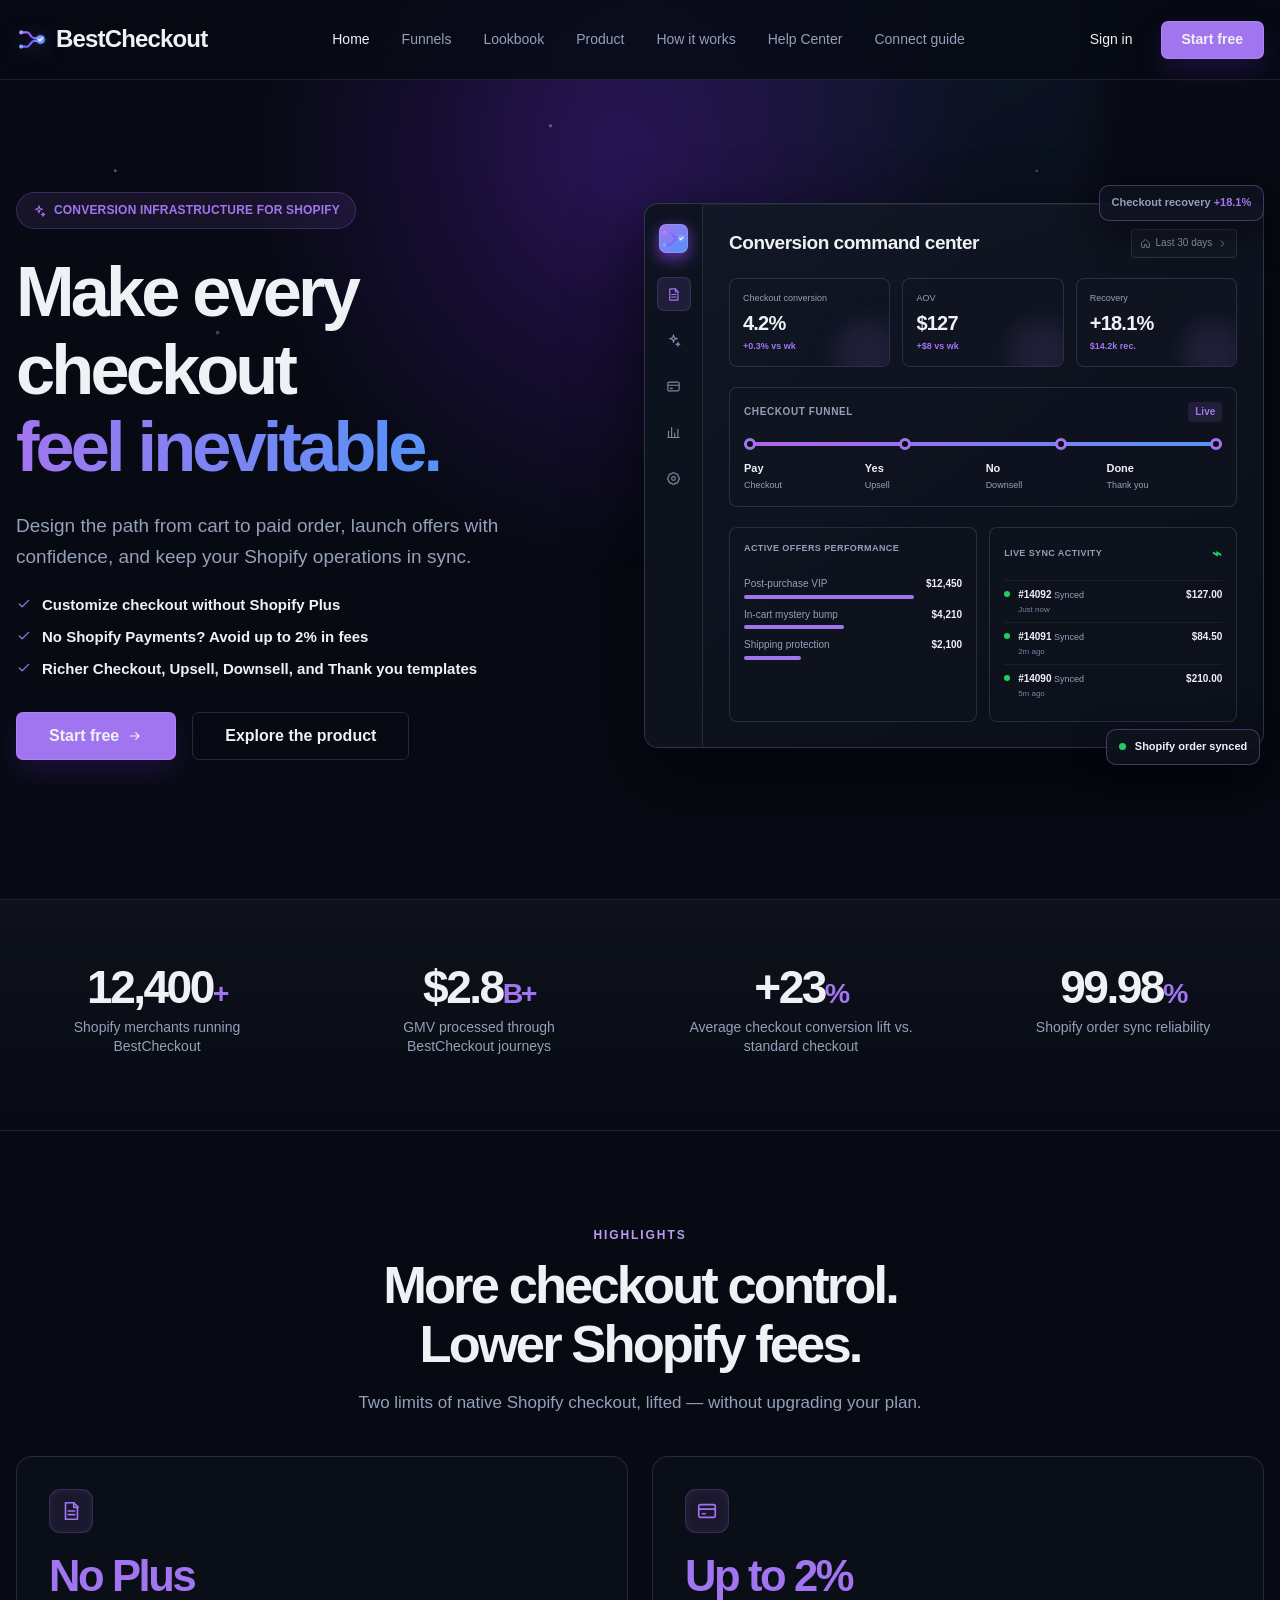
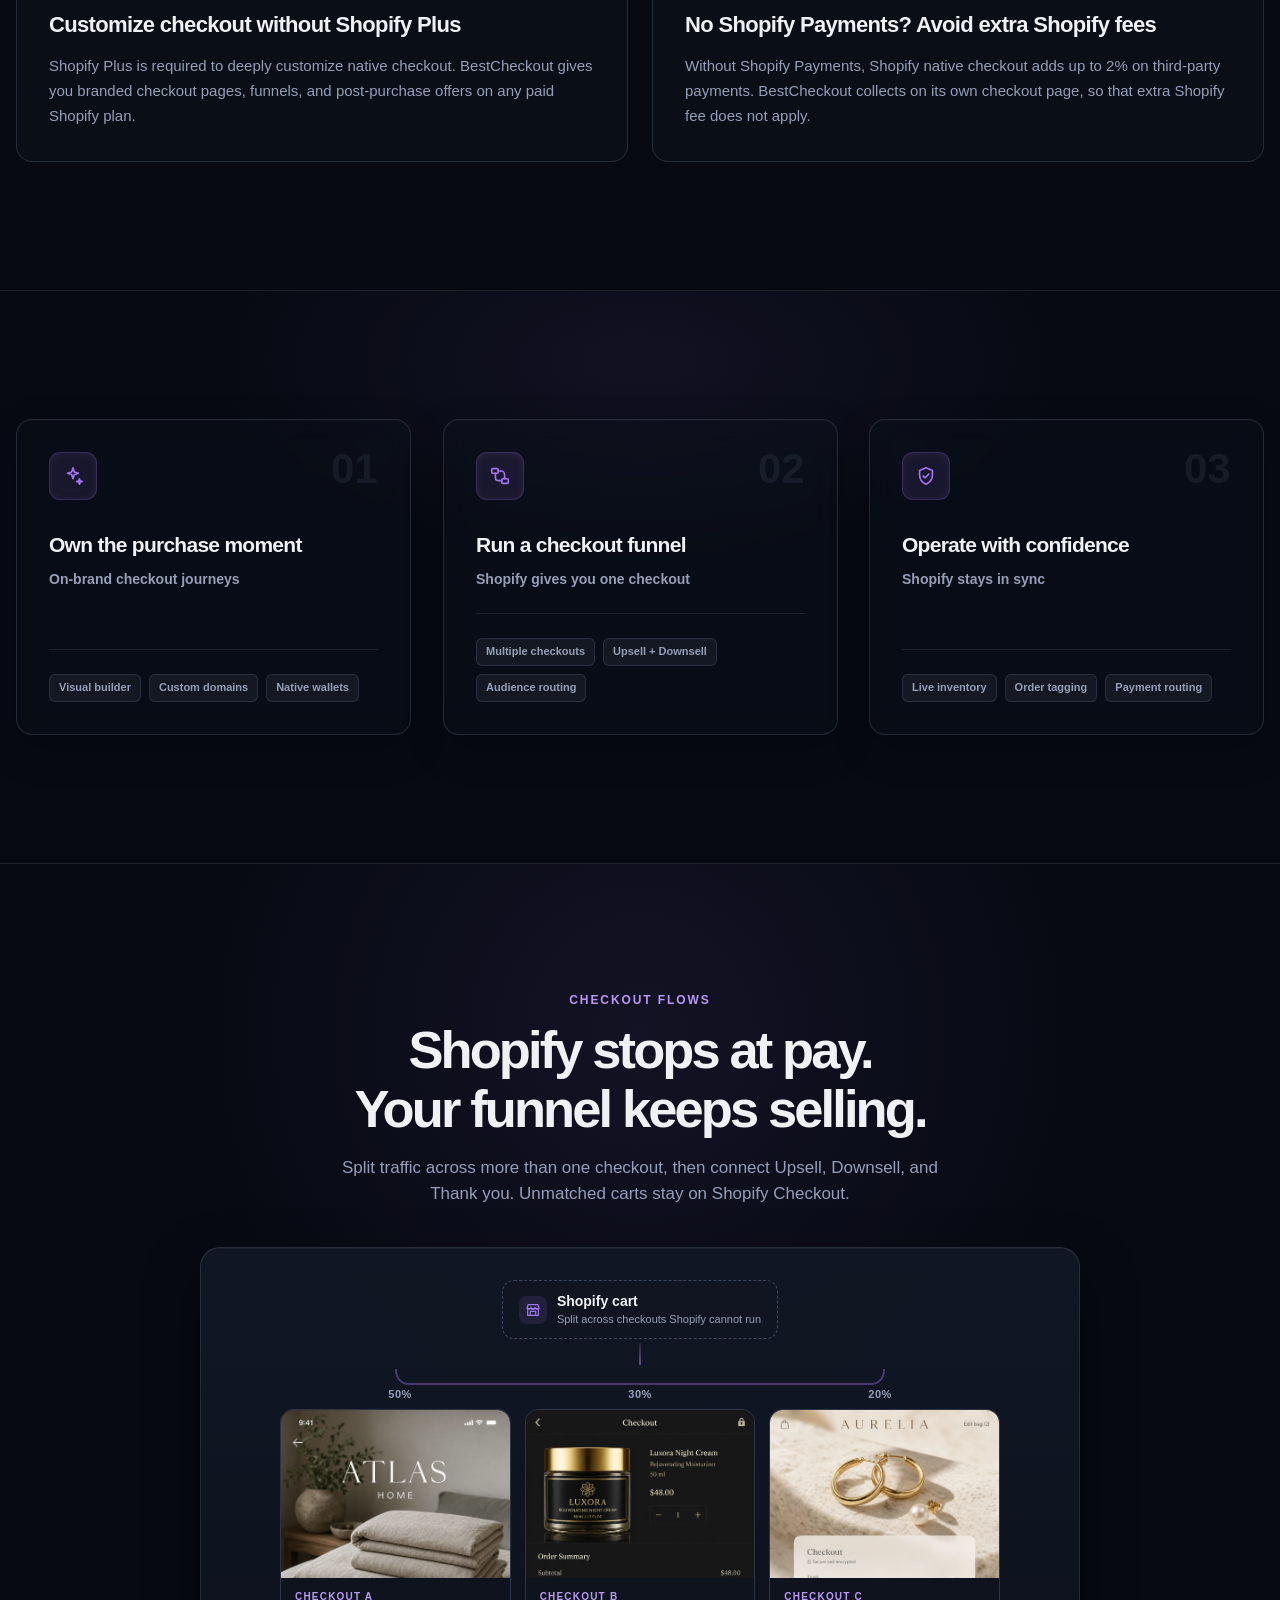
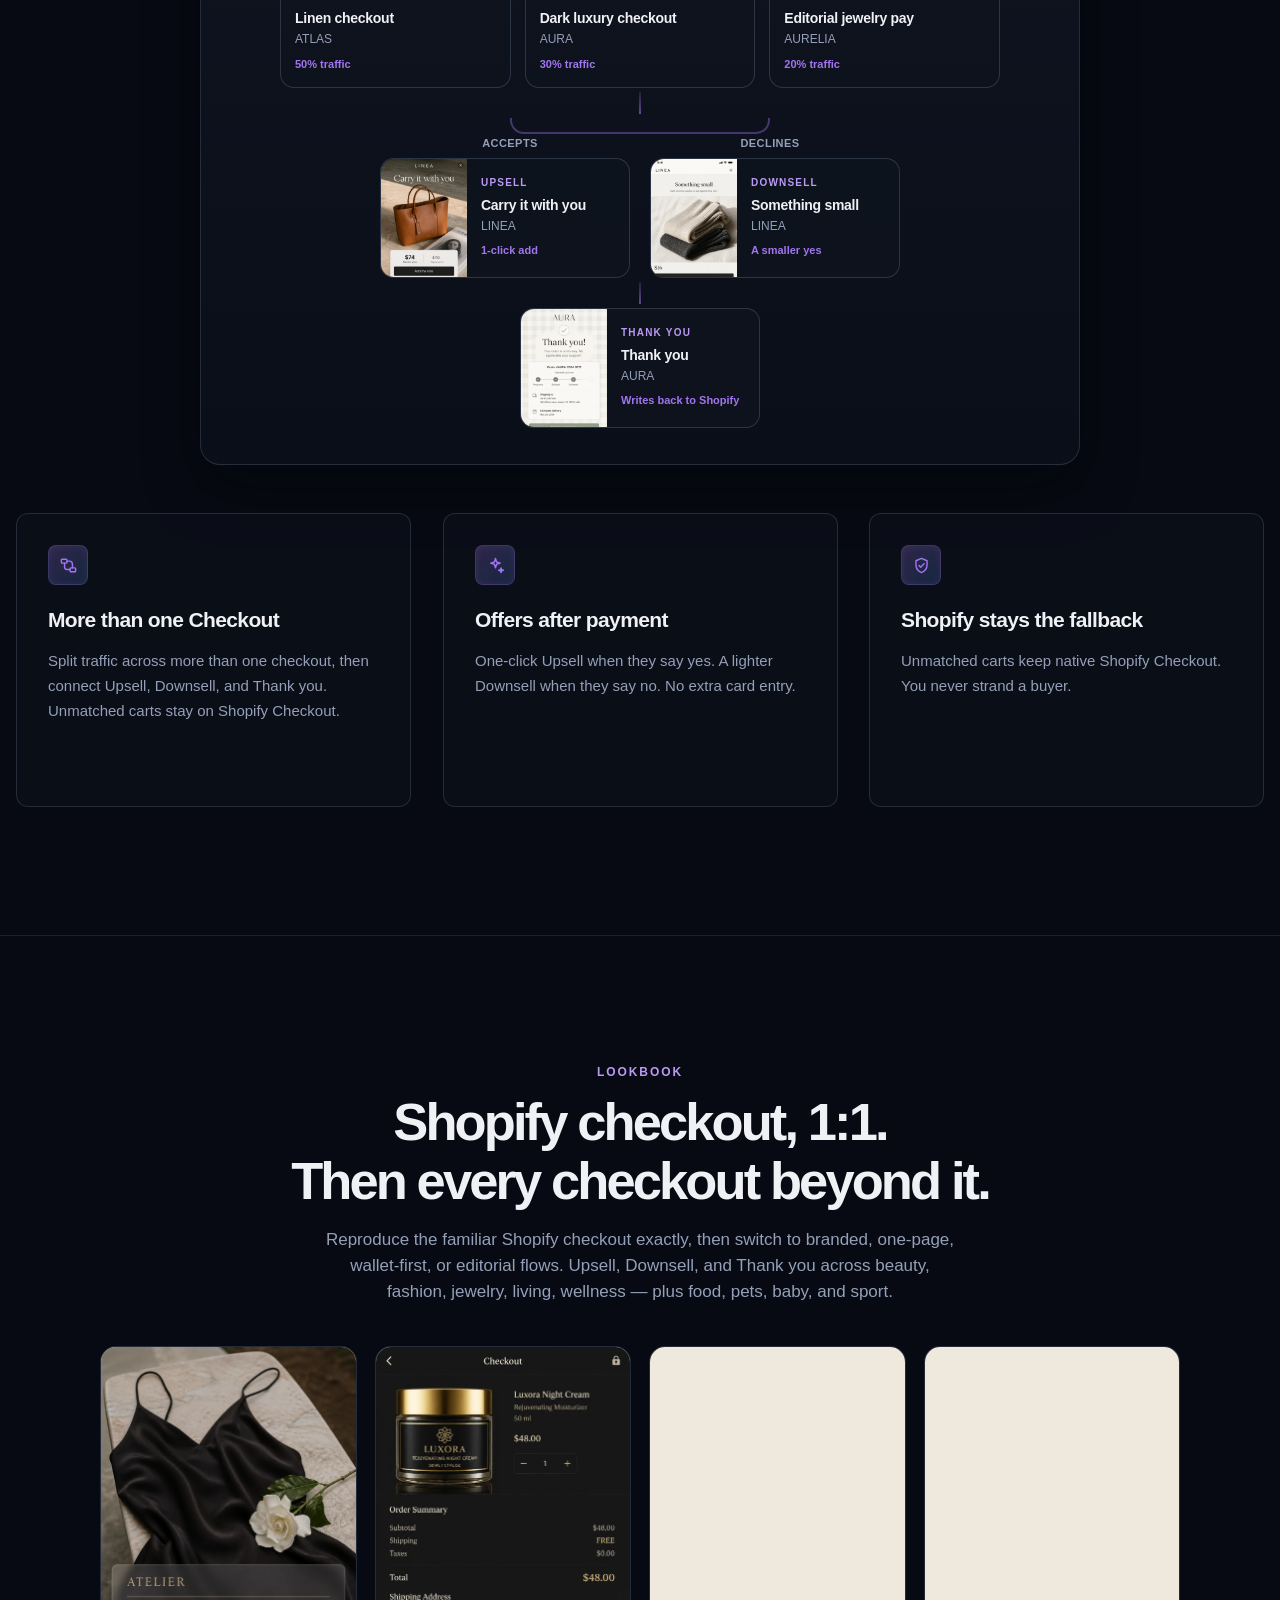
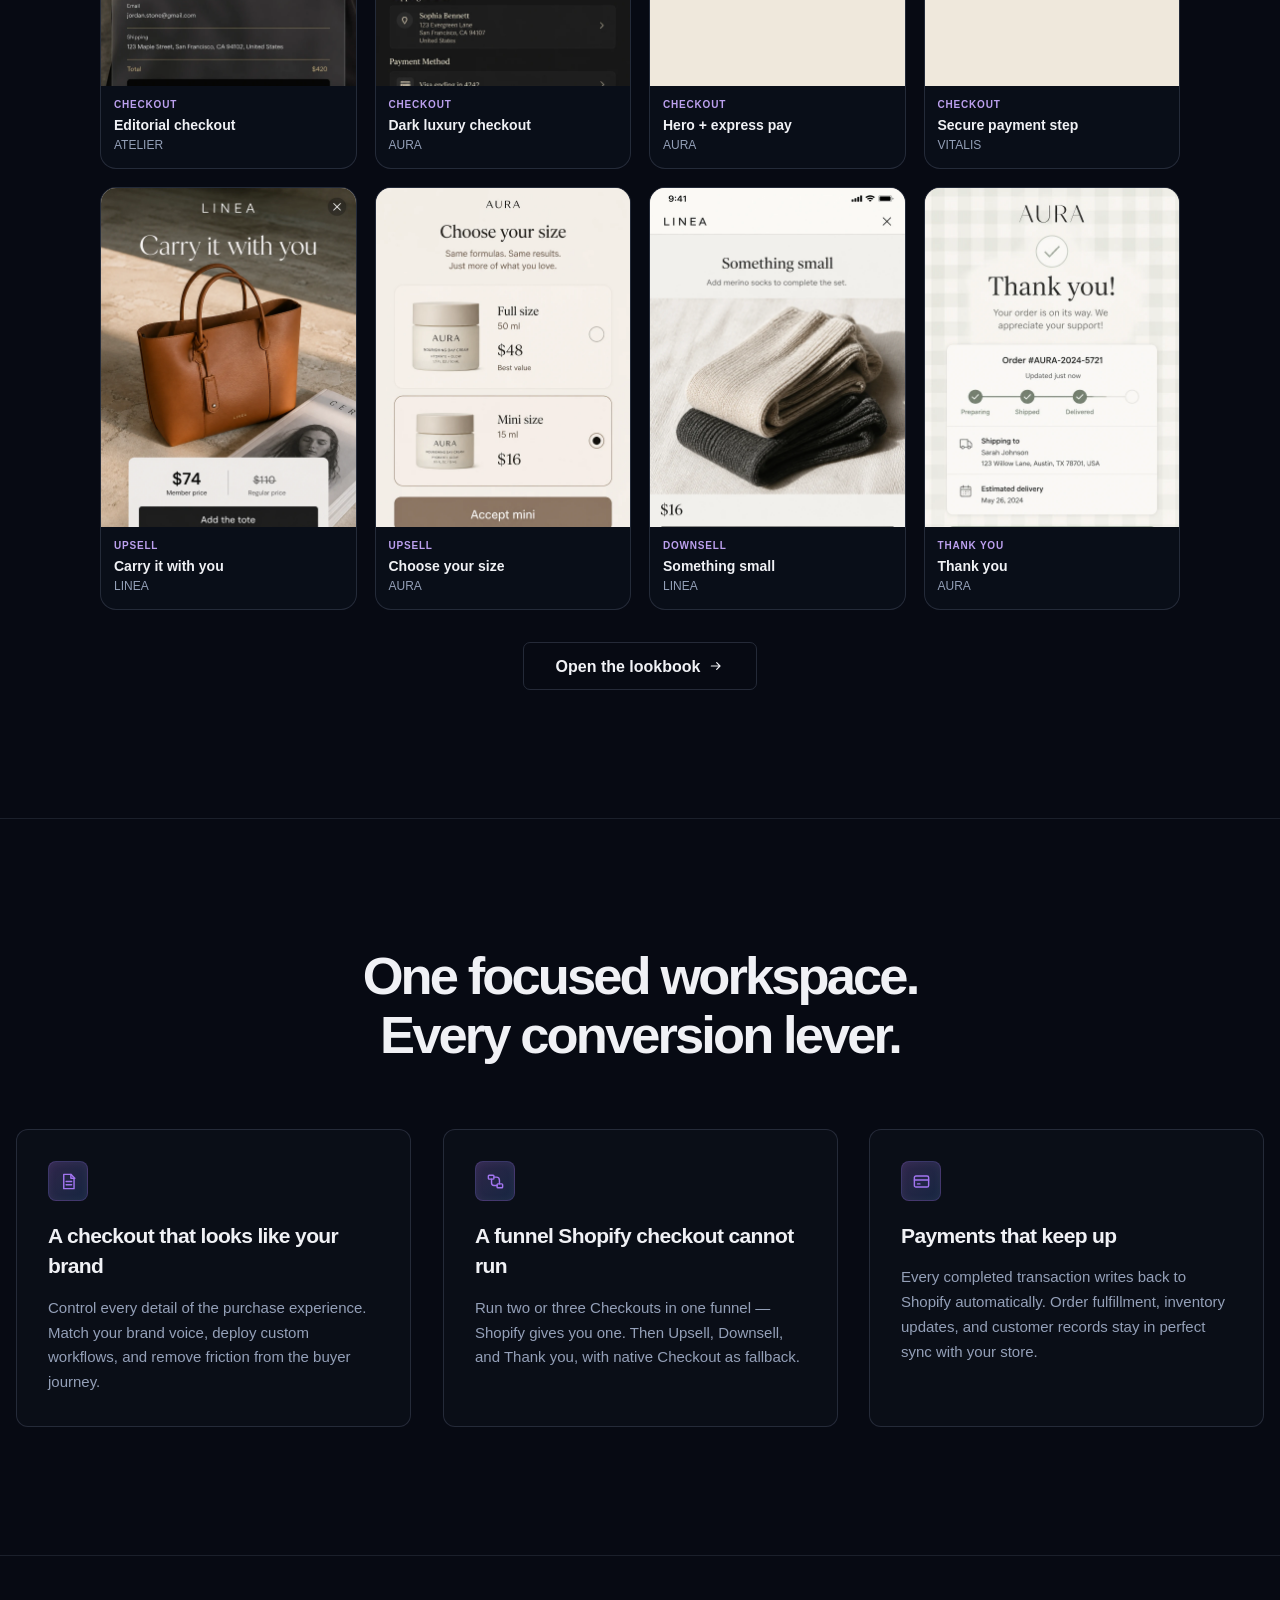
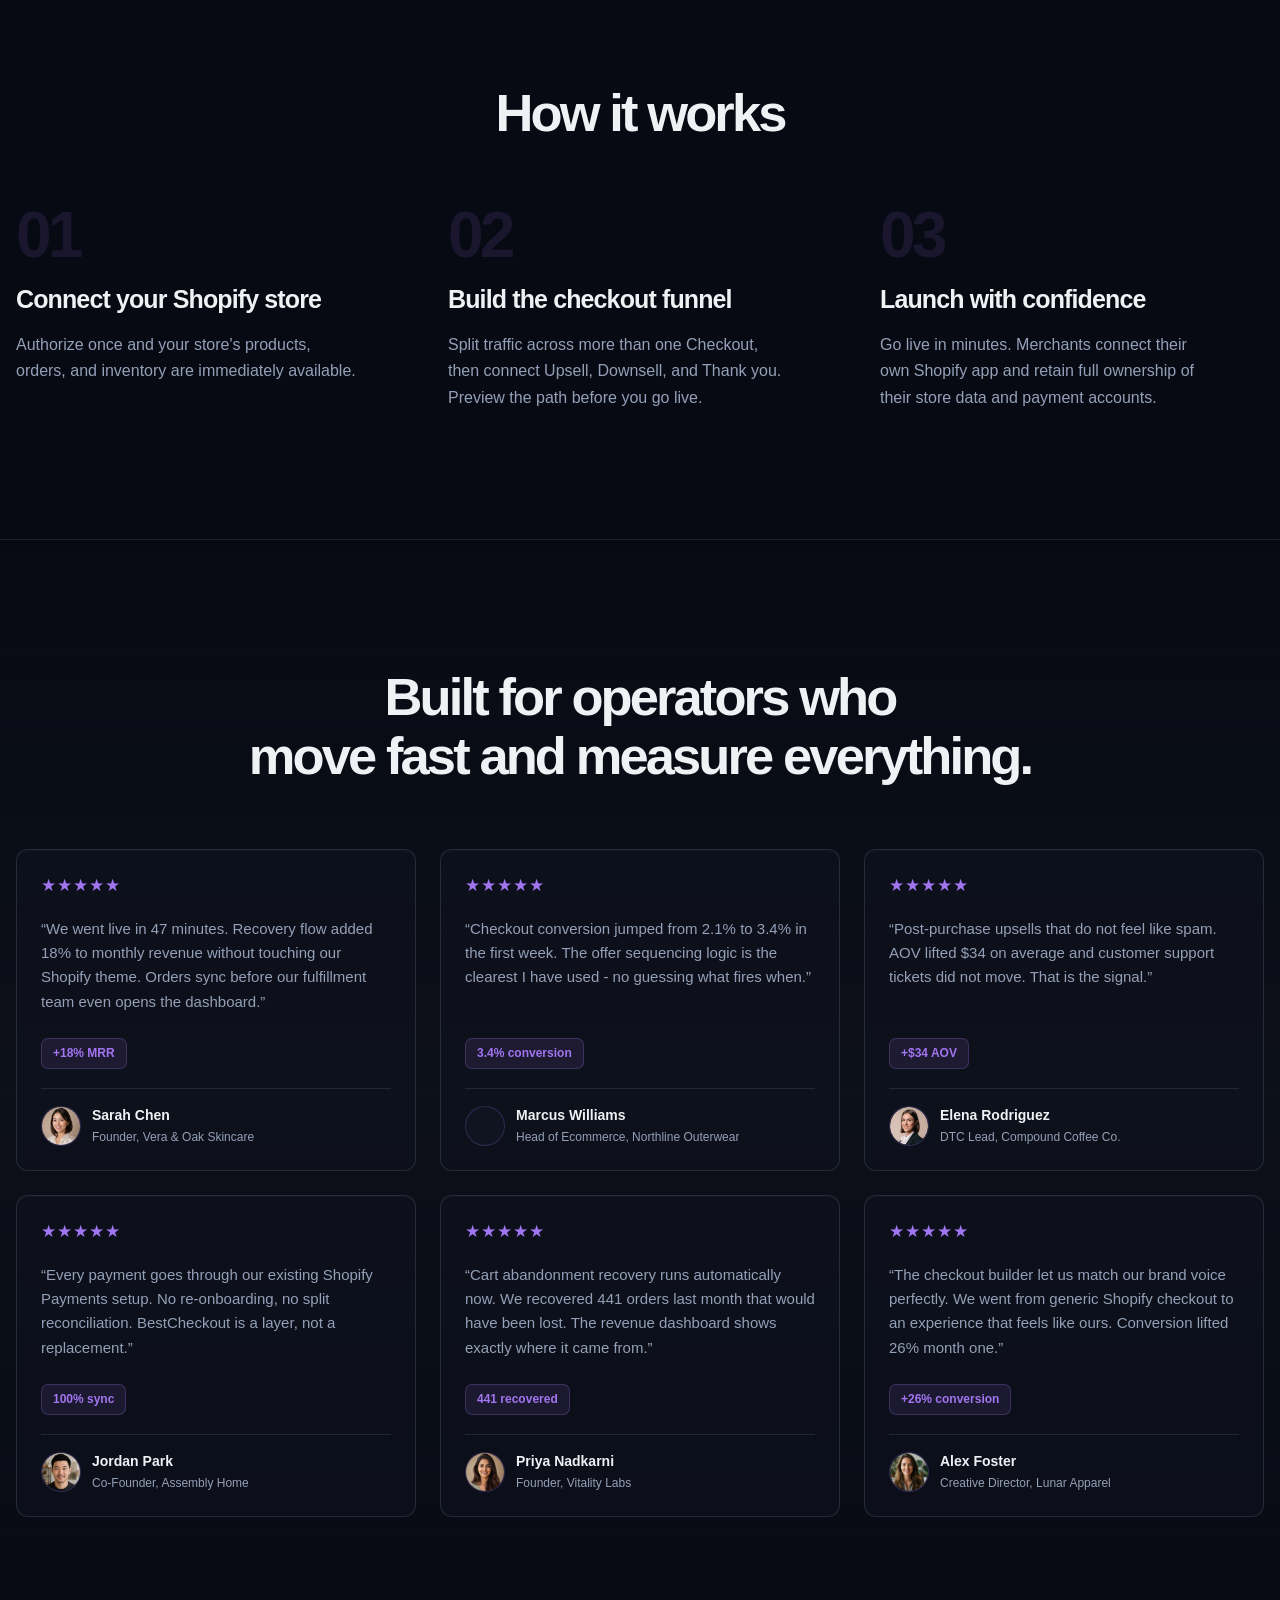
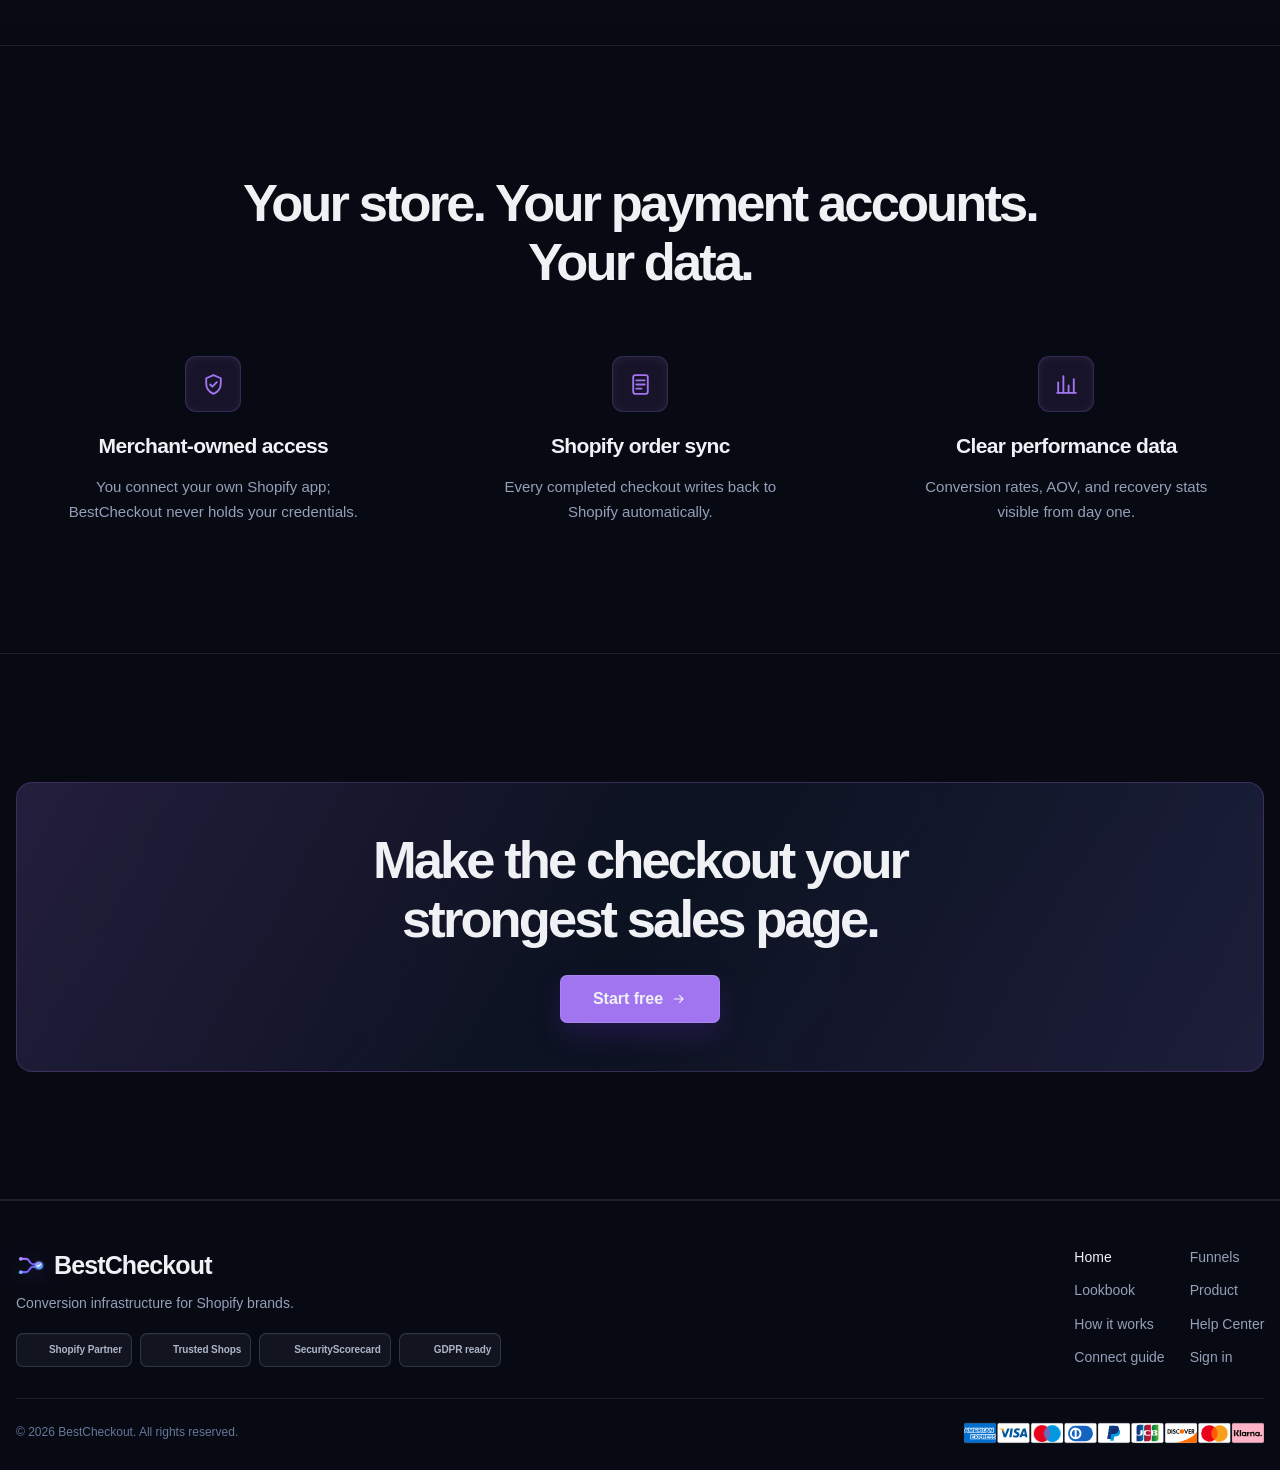
==== index.html @ 8838da4a "feat: send expired install-link requests to the ready page Co-authored-by: Cursor <cursoragent@curso" ====
<!doctype html>
<html lang="en">
<head>
  <meta charset="utf-8" />
  <meta name="viewport" content="width=device-width, initial-scale=1" />
  <title>BestCheckout | Checkout growth for Shopify brands</title>
  <link rel="icon" href="assets/brand-mark.svg" type="image/svg+xml" />
  <script>
    (function () {
      var publicRoutes = ['landing', 'lookbook', 'sign-in', 'sign-up', 'email-preview', 'password-reset-email-preview', 'install-email-preview', 'forgot-password', 'connect-shopify', 'help', 'oauth-consent'];
      var legacySections = { '#product': 'product', '#results': 'results', '#how-it-works': 'how-it-works' };

      function routeName(hash) {
        return (hash || '').replace(/^#\/?/, '').split(/[/?]/)[0];
      }

      function sendLegacyAdminRouteToApp() {
        var hash = window.location.hash;
        if (publicRoutes.indexOf(routeName(hash)) !== -1) return;
        window.location.replace('app/' + window.location.search + hash);
      }

      var initialHash = window.location.hash;
      var searchParams = new URLSearchParams(window.location.search);
      var consentView = searchParams.get('view') === 'oauth-consent';
      var legacySection = legacySections[initialHash];
      if (consentView) {
        return;
      }
      if (!initialHash || initialHash === '#/' || legacySection) {
        var search = window.location.search;
        var revision = 'rev=20260824webpnav1';
        if (search.indexOf(revision) < 0) search += (search ? '&' : '?') + revision;
        window.location.replace(window.location.pathname + search + '#/landing' + (legacySection ? '?section=' + legacySection : ''));
        return;
      }

      sendLegacyAdminRouteToApp();
      window.addEventListener('hashchange', sendLegacyAdminRouteToApp);
    }());
  </script>
  <link rel="stylesheet" href="https://rsms.me/inter/inter.css" />
  <link rel="stylesheet" href="src/views/admin/bestcheckout/tokens.css" />
  <link rel="stylesheet" href="src/views/admin/bestcheckout/style.css?rev=20260910-oauth13" />
  <style>body{font-family:Inter,-apple-system,BlinkMacSystemFont,"Segoe UI",Roboto,"Helvetica Neue",Arial,sans-serif}</style>
</head>
<body>
  <div id="app"></div>
  <div id="modal-root"></div>
  <div id="toast-root"></div>
  <script type="module" src="src/views/admin/bestcheckout/app.js?rev=20260910-renew-ready1"></script>
</body>
</html>
---- src/views/admin/bestcheckout/tokens.css ----
:root {
  color-scheme: light;
  /* BestShopio Admin canonical tokens: aligned with prototypes/_shared/admin-theme.css. */
  --p-bg: #f7f8fb;
  --p-bg-subdued: #f7f8fb;
  --p-surface: #ffffff;
  --p-surface-hover: #f7f8fb;
  --p-text: #242833;
  --p-text-subdued: #62708d;
  --p-text-disabled: #8b95a8;
  --p-border: #eaedf1;
  --p-border-strong: #d7dbe7;
  --p-action: #0066e6;
  --p-action-hover: #0058c4;
  --p-interactive: #0066e6;
  --p-success: #008051;
  --p-success-bg: #e0f2ec;
  --p-success-border: #cce6dd;
  --p-warning: #9a6700;
  --p-warning-bg: #fff7df;
  --p-warning-border: #f0d487;
  --p-critical: #d33612;
  --p-critical-bg: #fff0ee;
  --p-critical-border: #efc4bd;
  --p-info: #0066e6;
  --p-info-bg: #e6f0ff;
  --p-info-border: #cfe1ff;
  --p-shadow-card: 0 1px 0 rgba(0, 0, 0, .05), 0 1px 3px rgba(0, 0, 0, .08);
  --p-shadow-popover: 0 12px 28px rgba(0, 0, 0, .16), 0 2px 6px rgba(0, 0, 0, .08);
  --p-radius: 12px;
  --p-radius-control: 8px;
  /* Shared BestShopio Admin application frame. */
  --admin-sidebar: 224px;
  --admin-header: 56px;
}
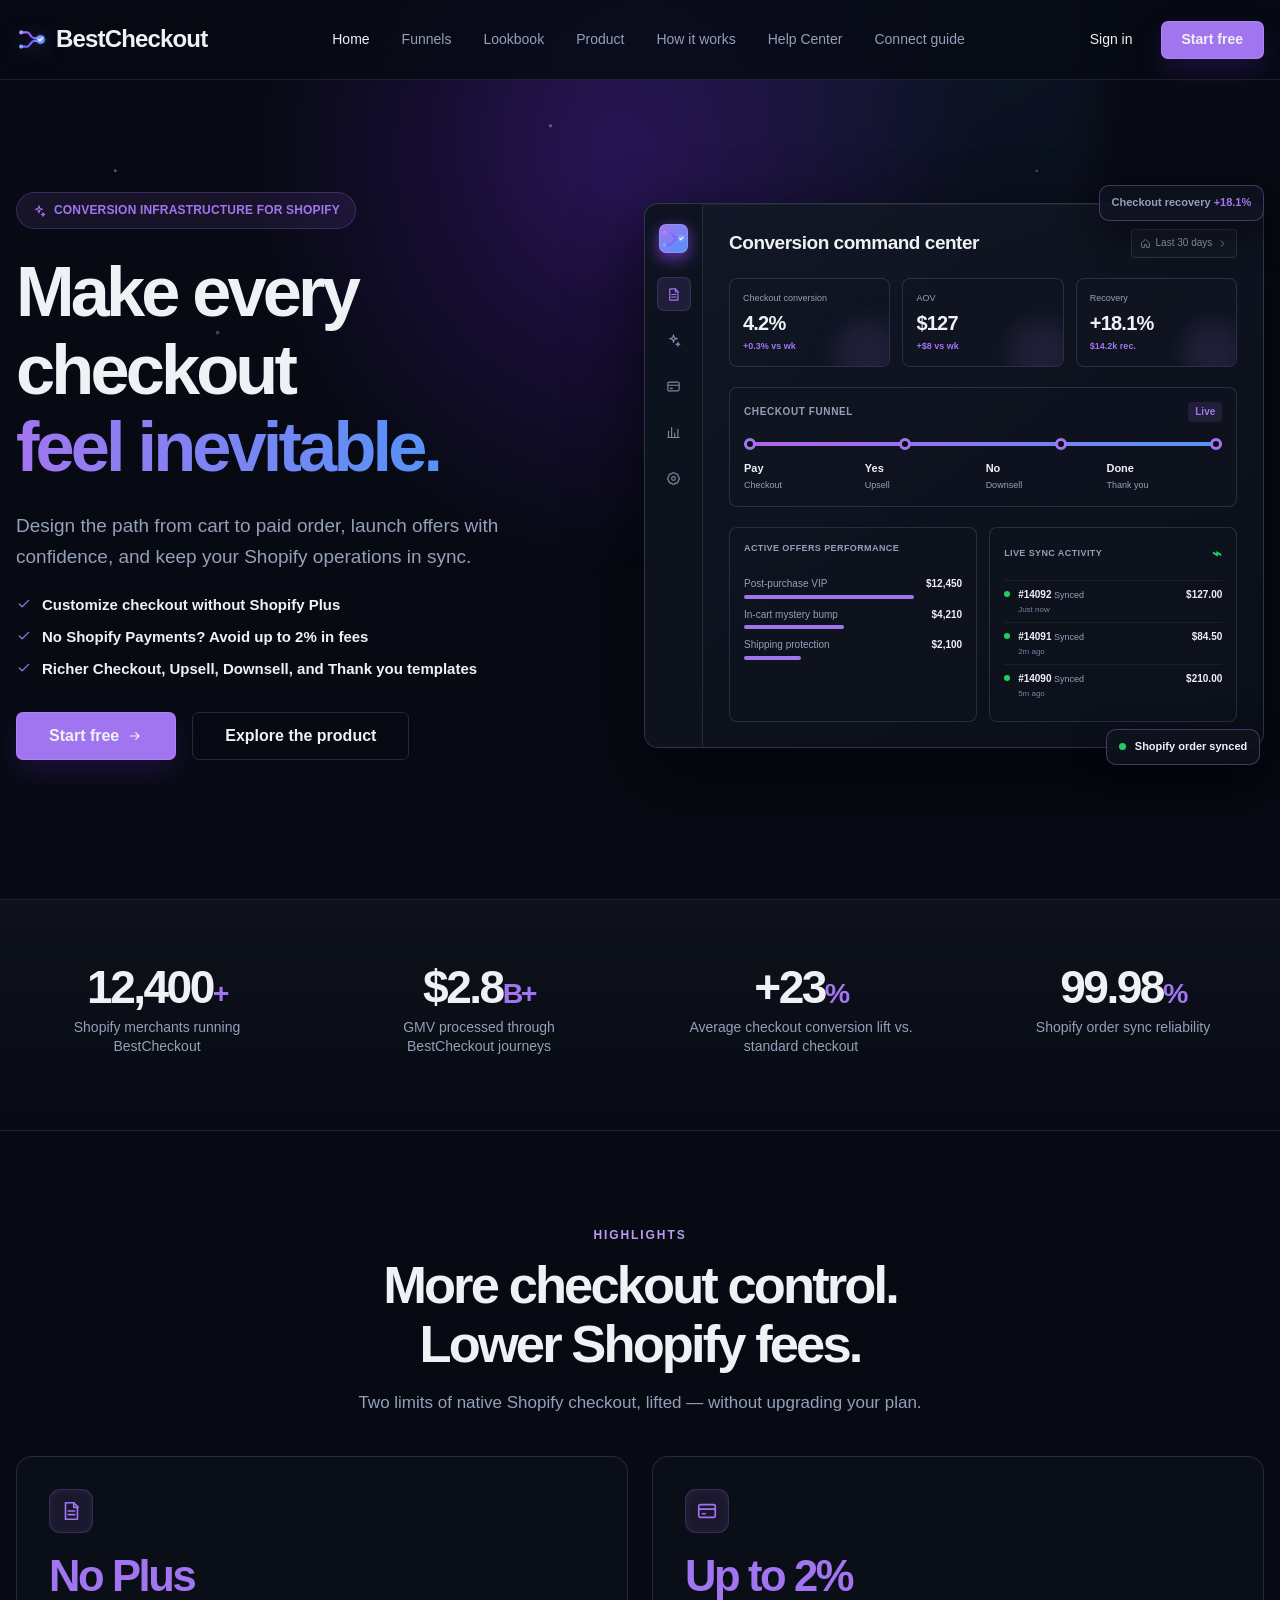
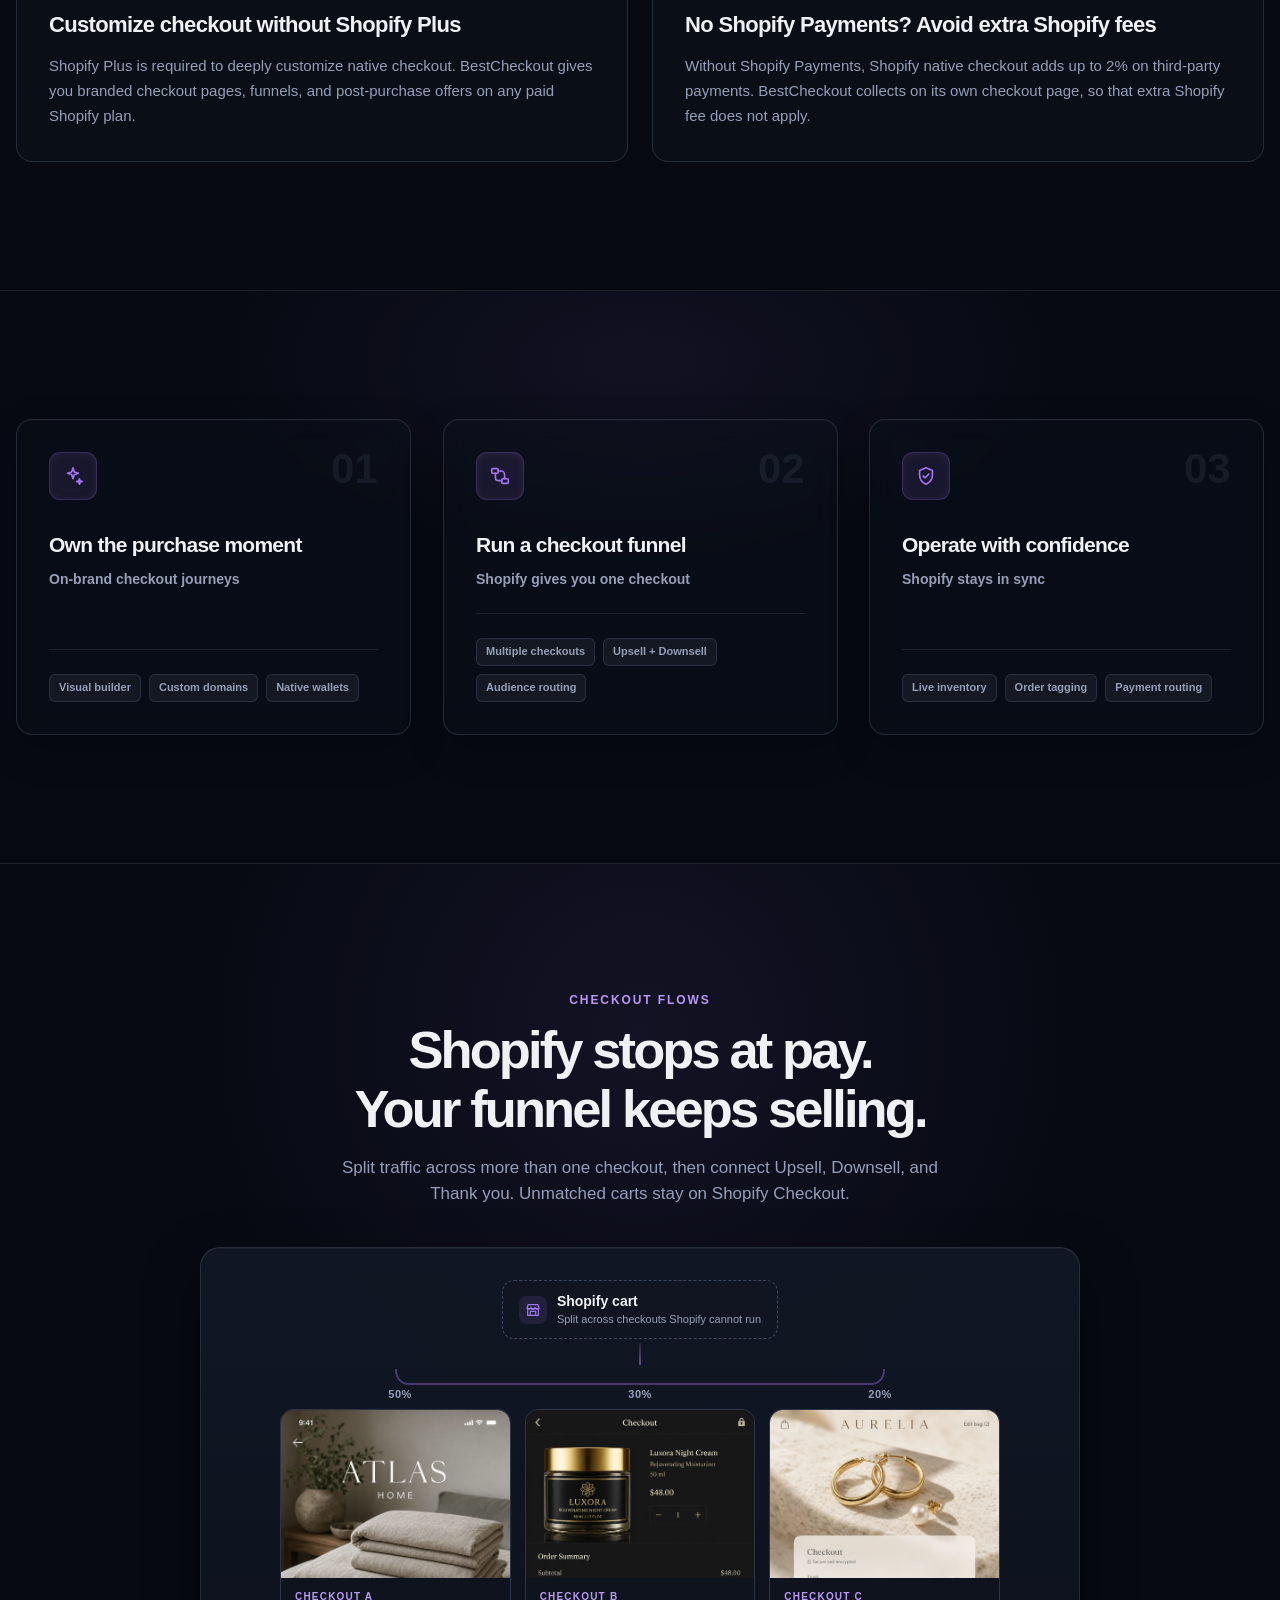
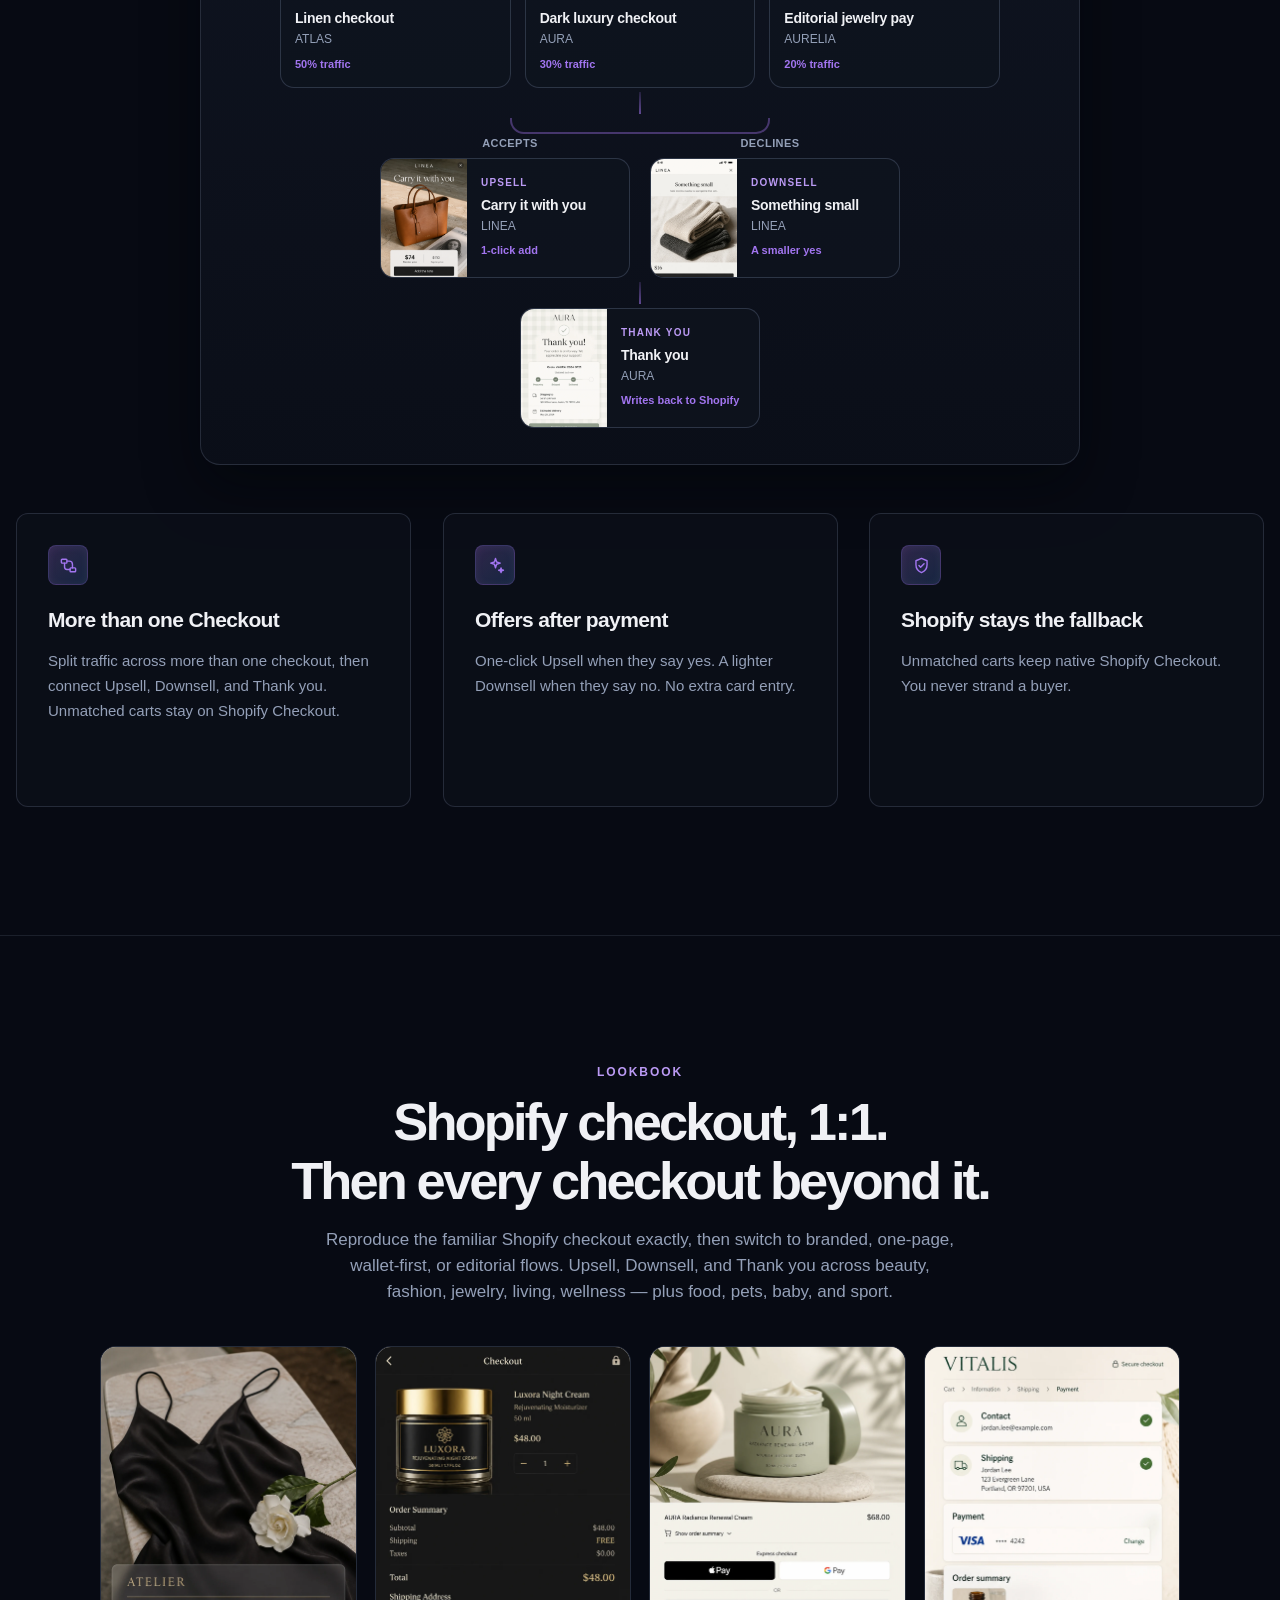
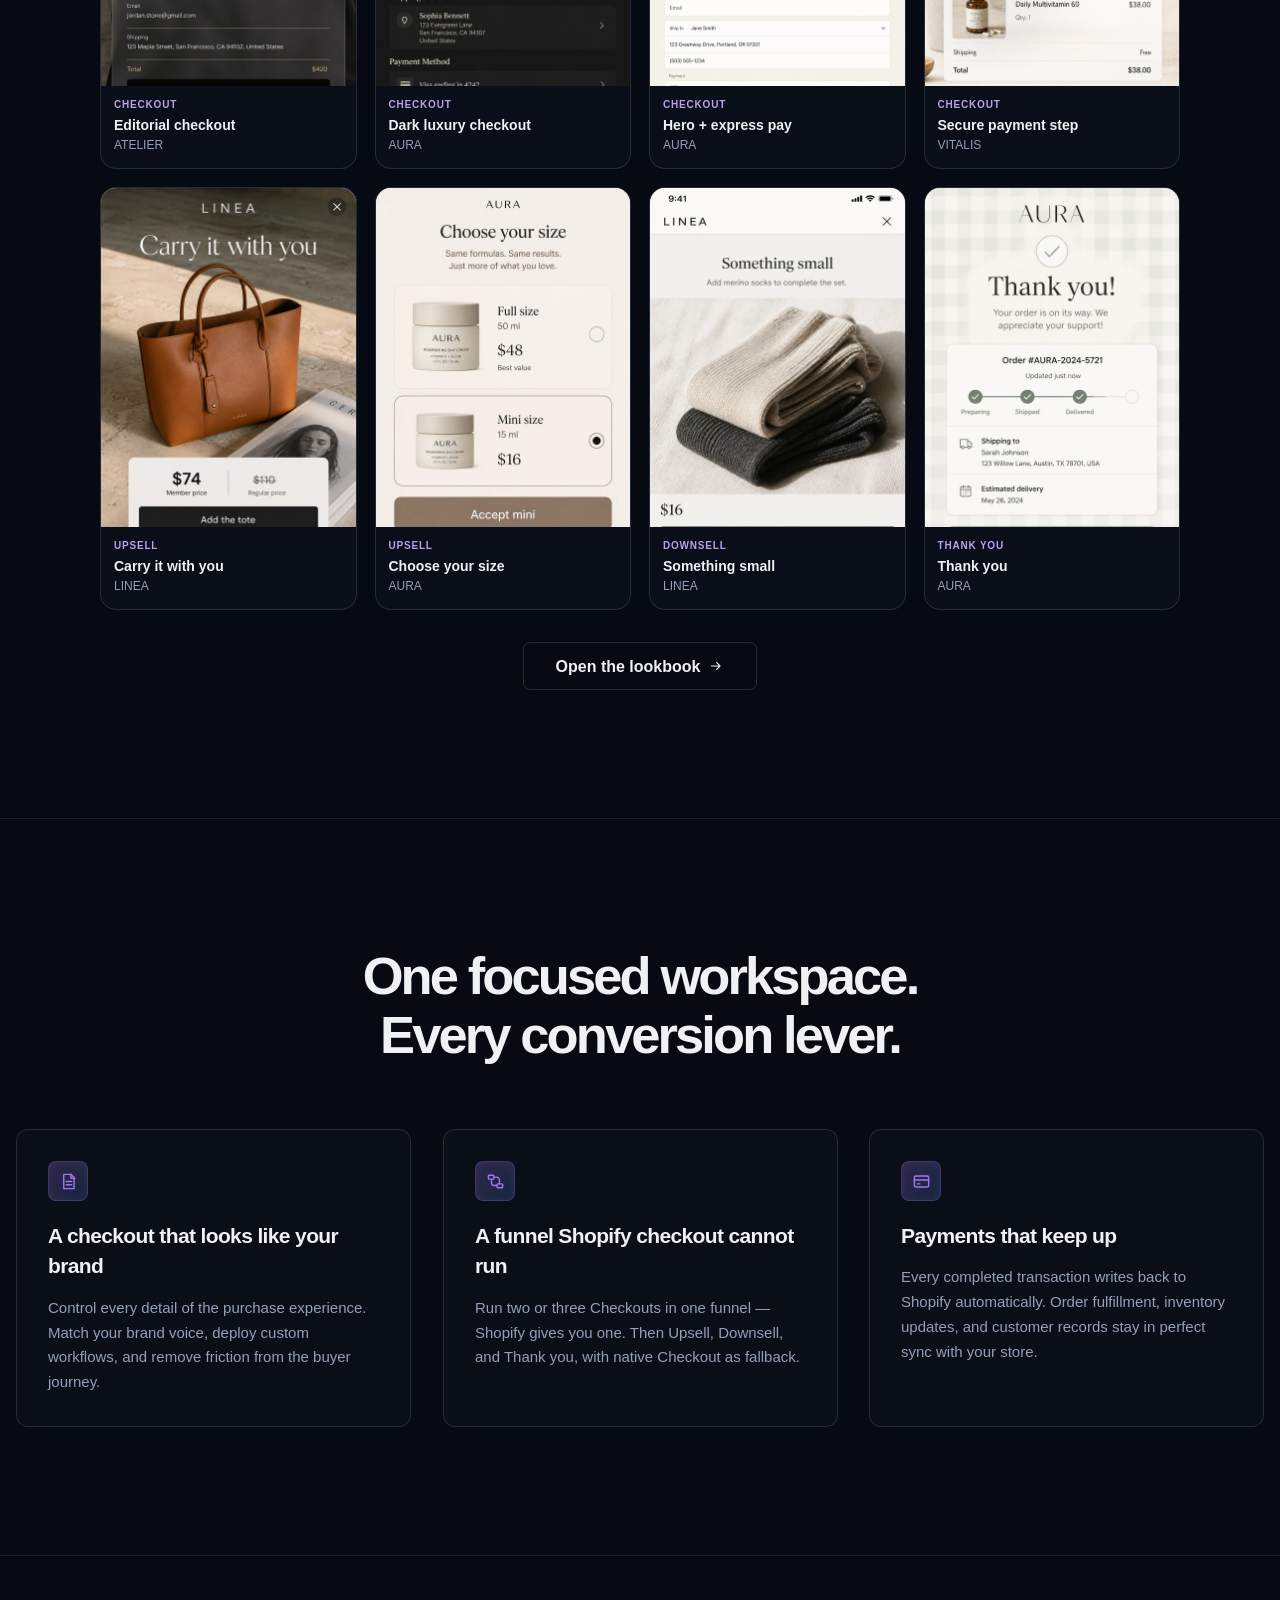
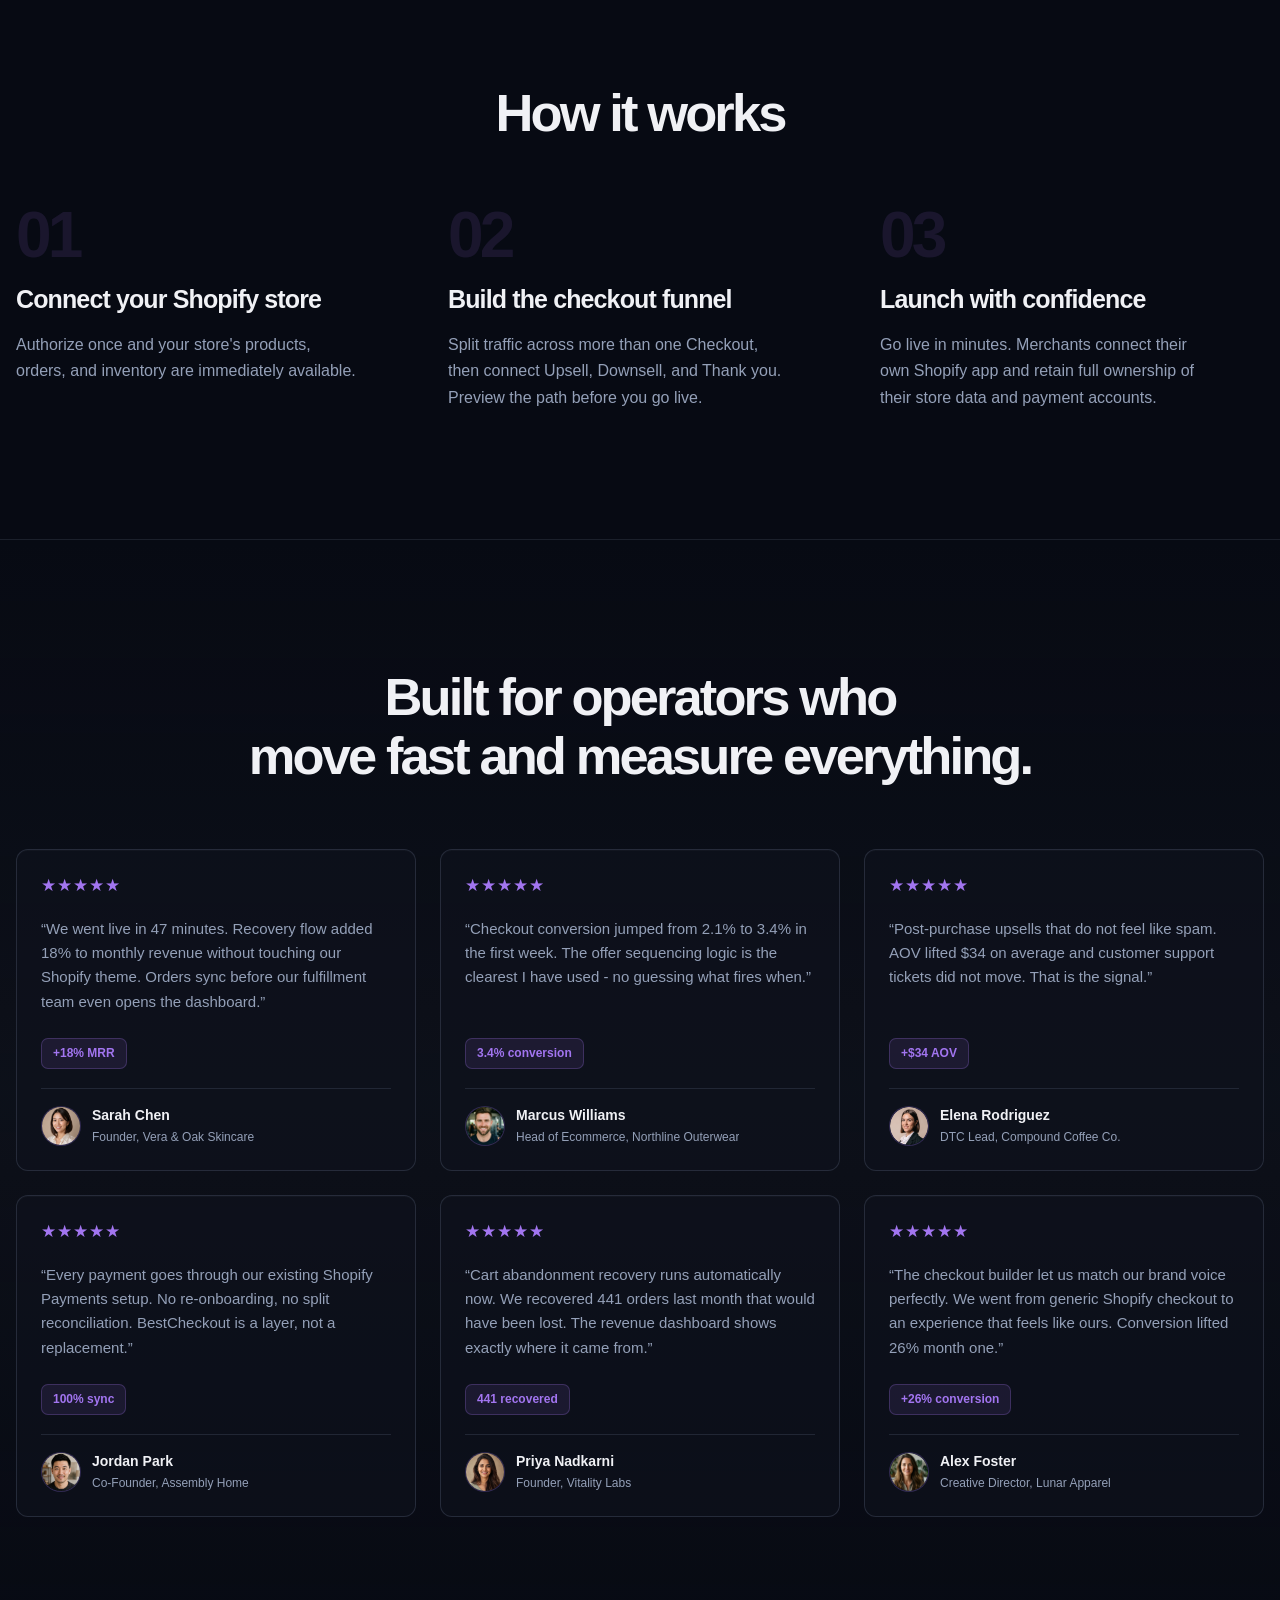
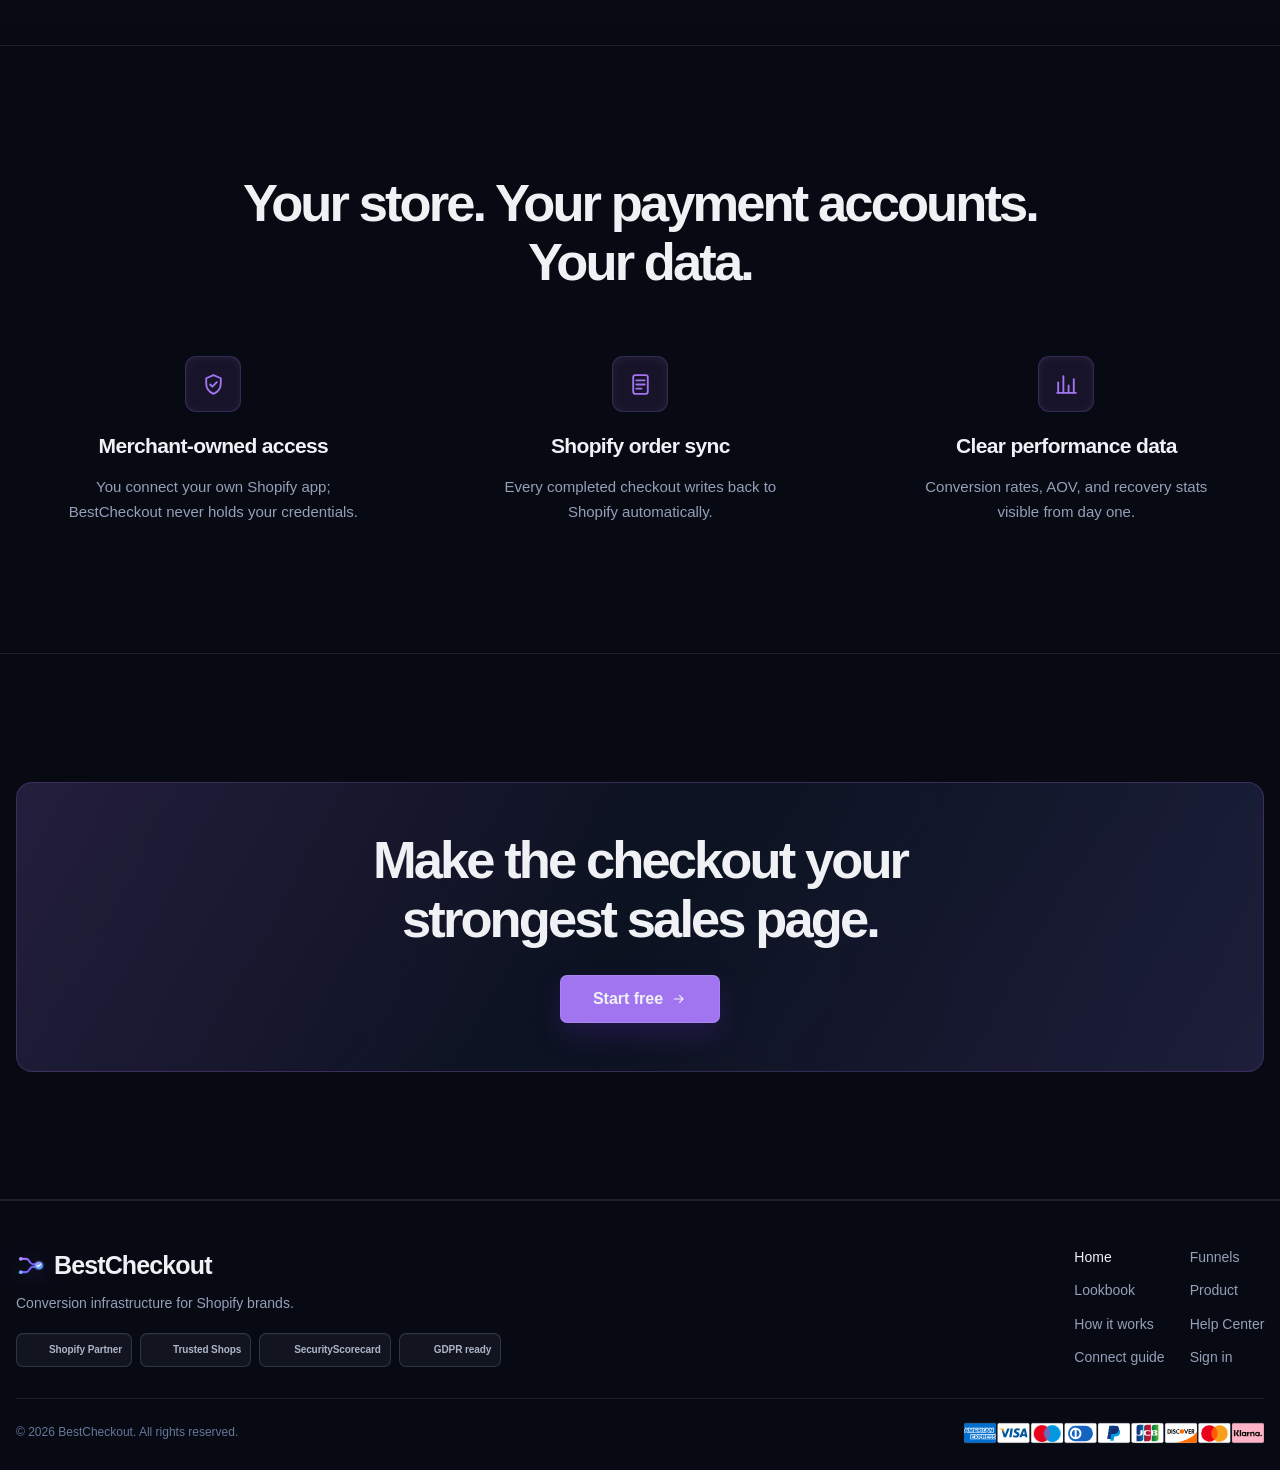
==== commit fdd15757: "Fix Help payment mode radios, and open Help Center on the feature list. Co-authored-by: Cursor <curs" ====
--- a/index.html
+++ b/index.html
@@ -48,6 +48,6 @@
   <div id="app"></div>
   <div id="modal-root"></div>
   <div id="toast-root"></div>
-  <script type="module" src="src/views/admin/bestcheckout/app.js?rev=20260910-renew-ready1"></script>
+  <script type="module" src="src/views/admin/bestcheckout/app.js?rev=20261022-help-feature-list"></script>
 </body>
 </html>
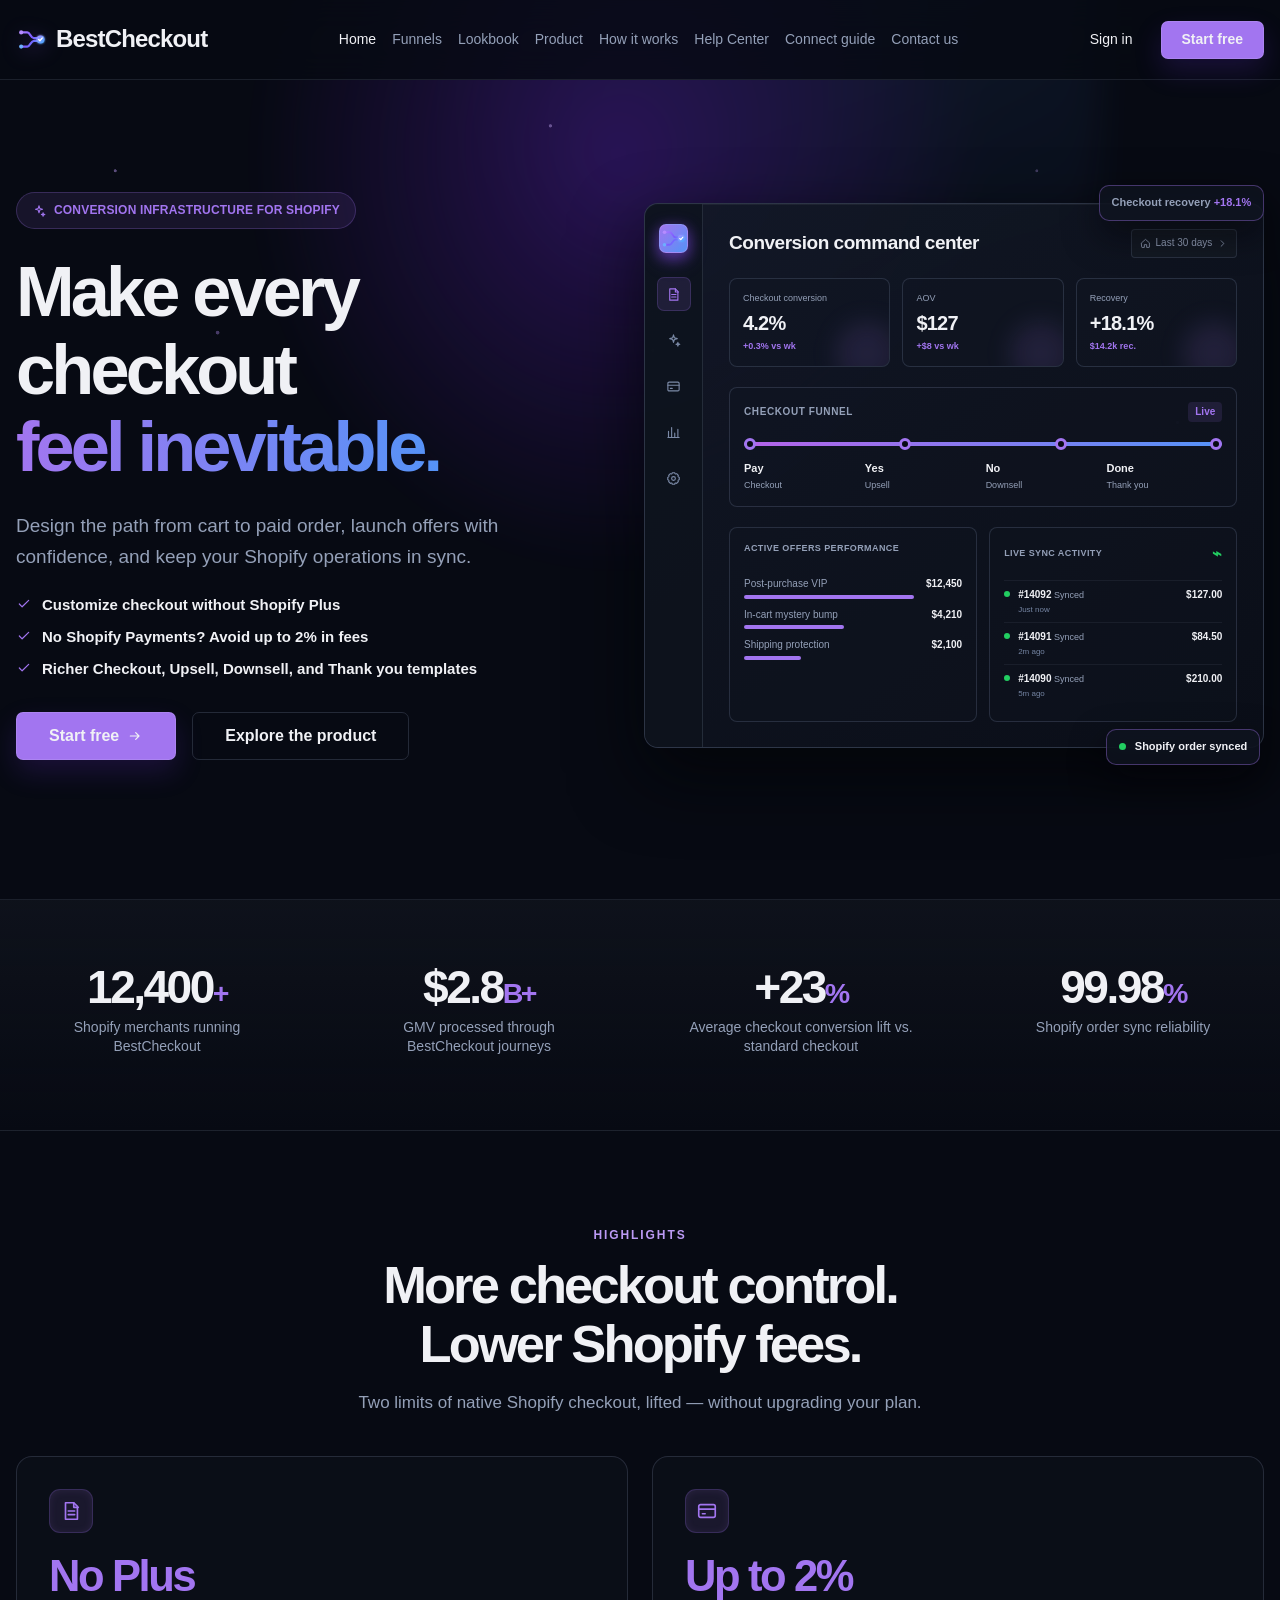
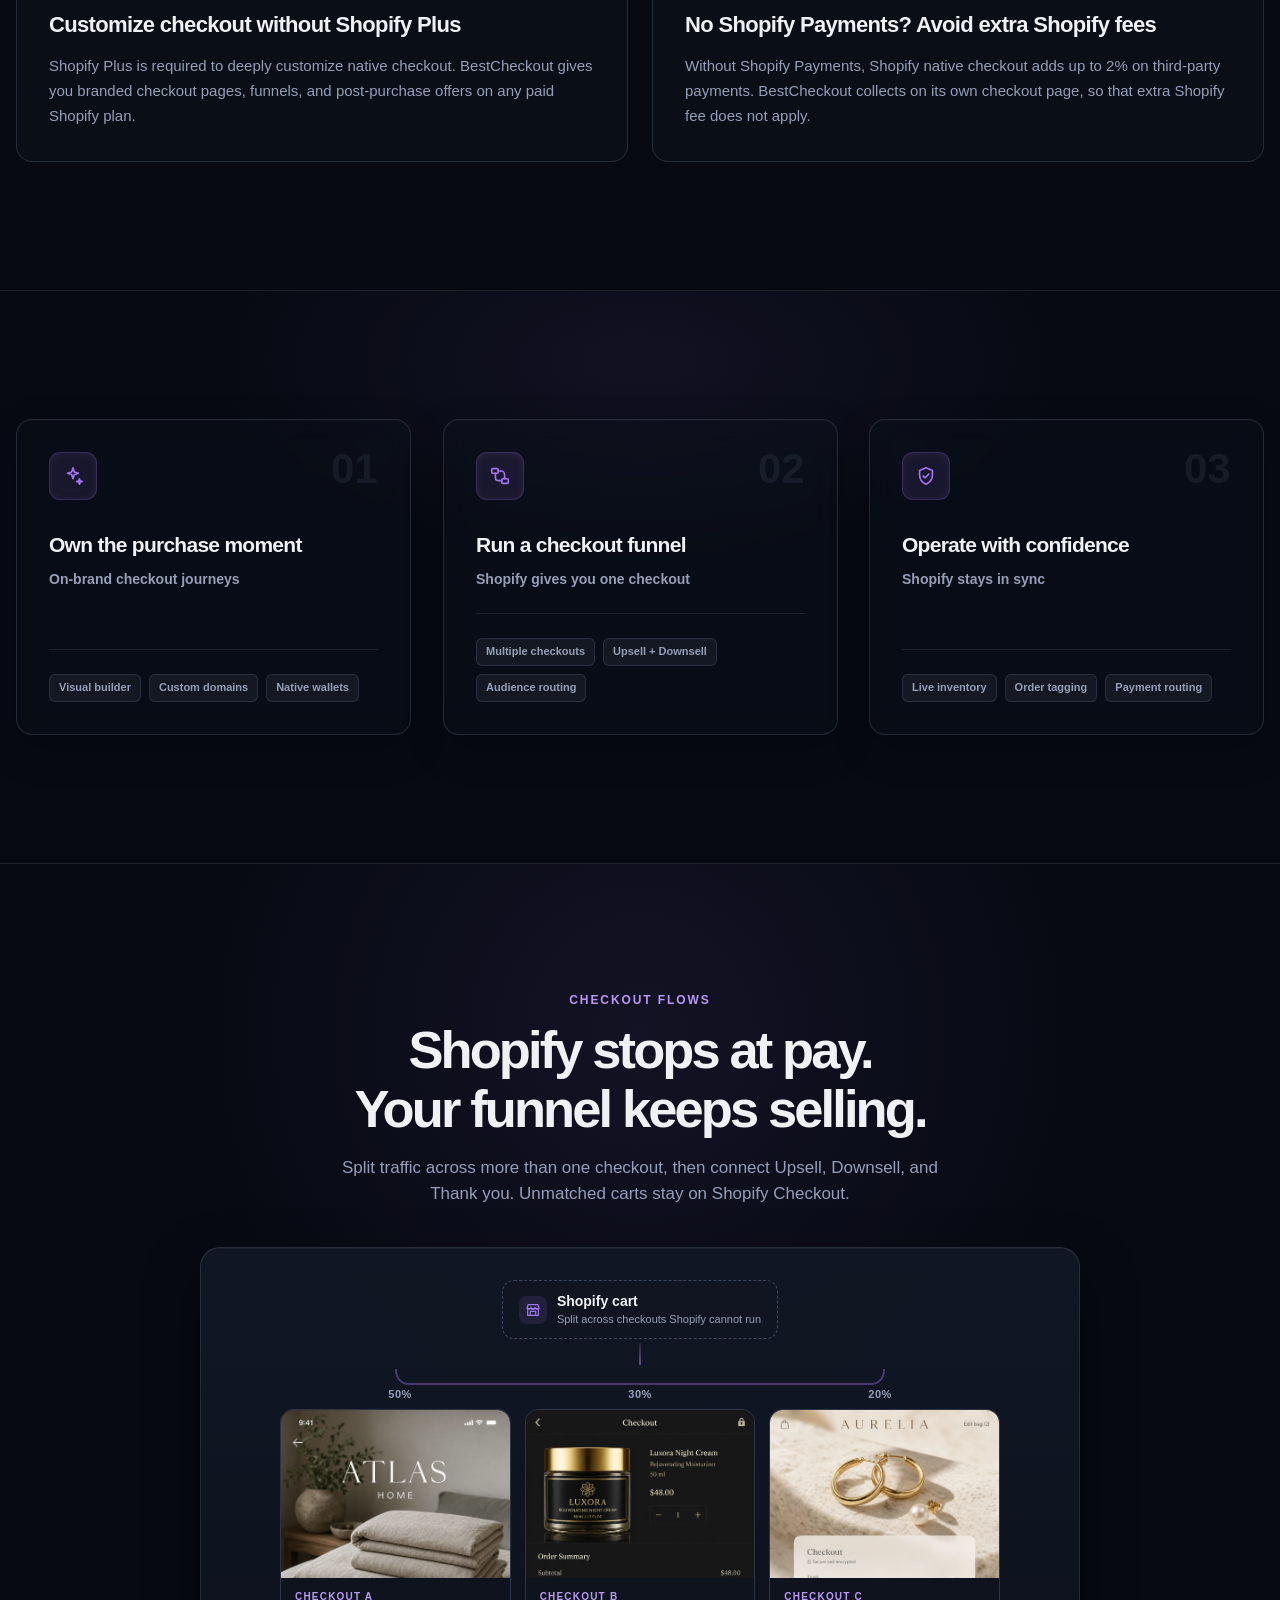
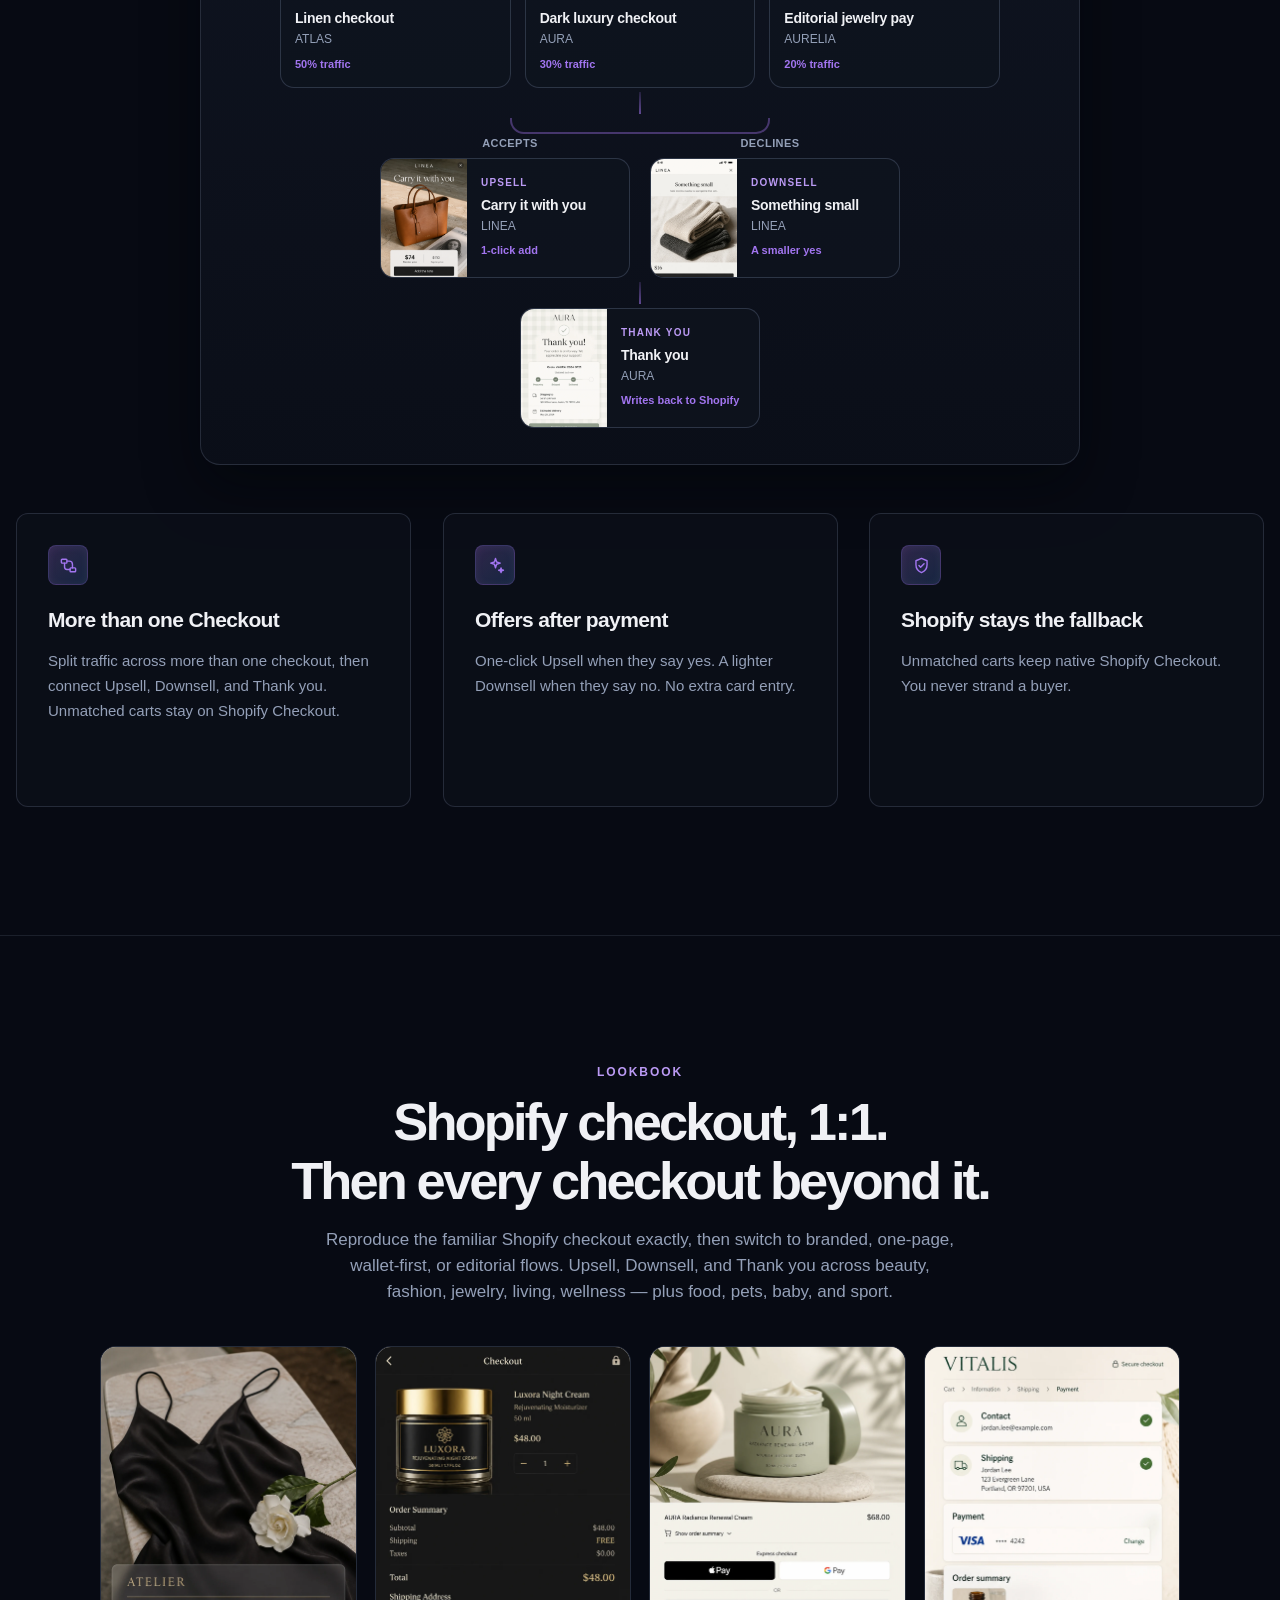
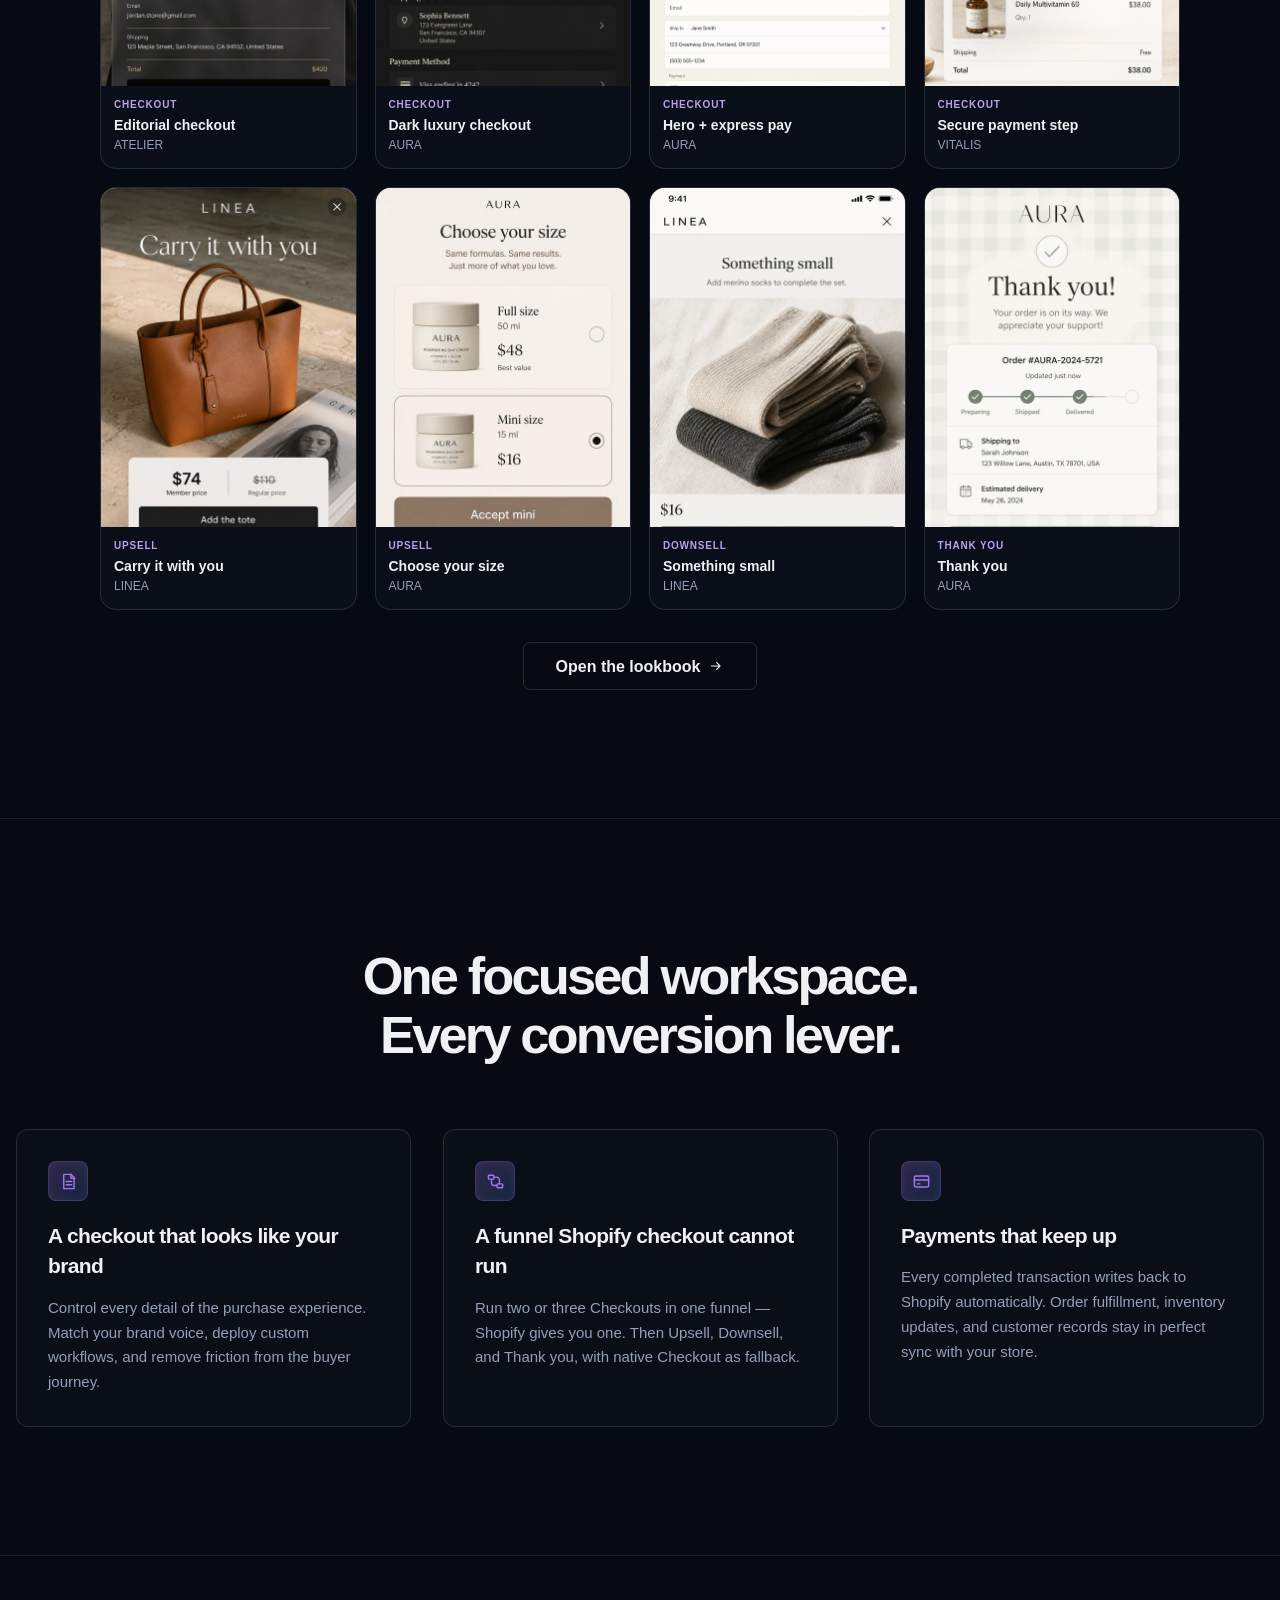
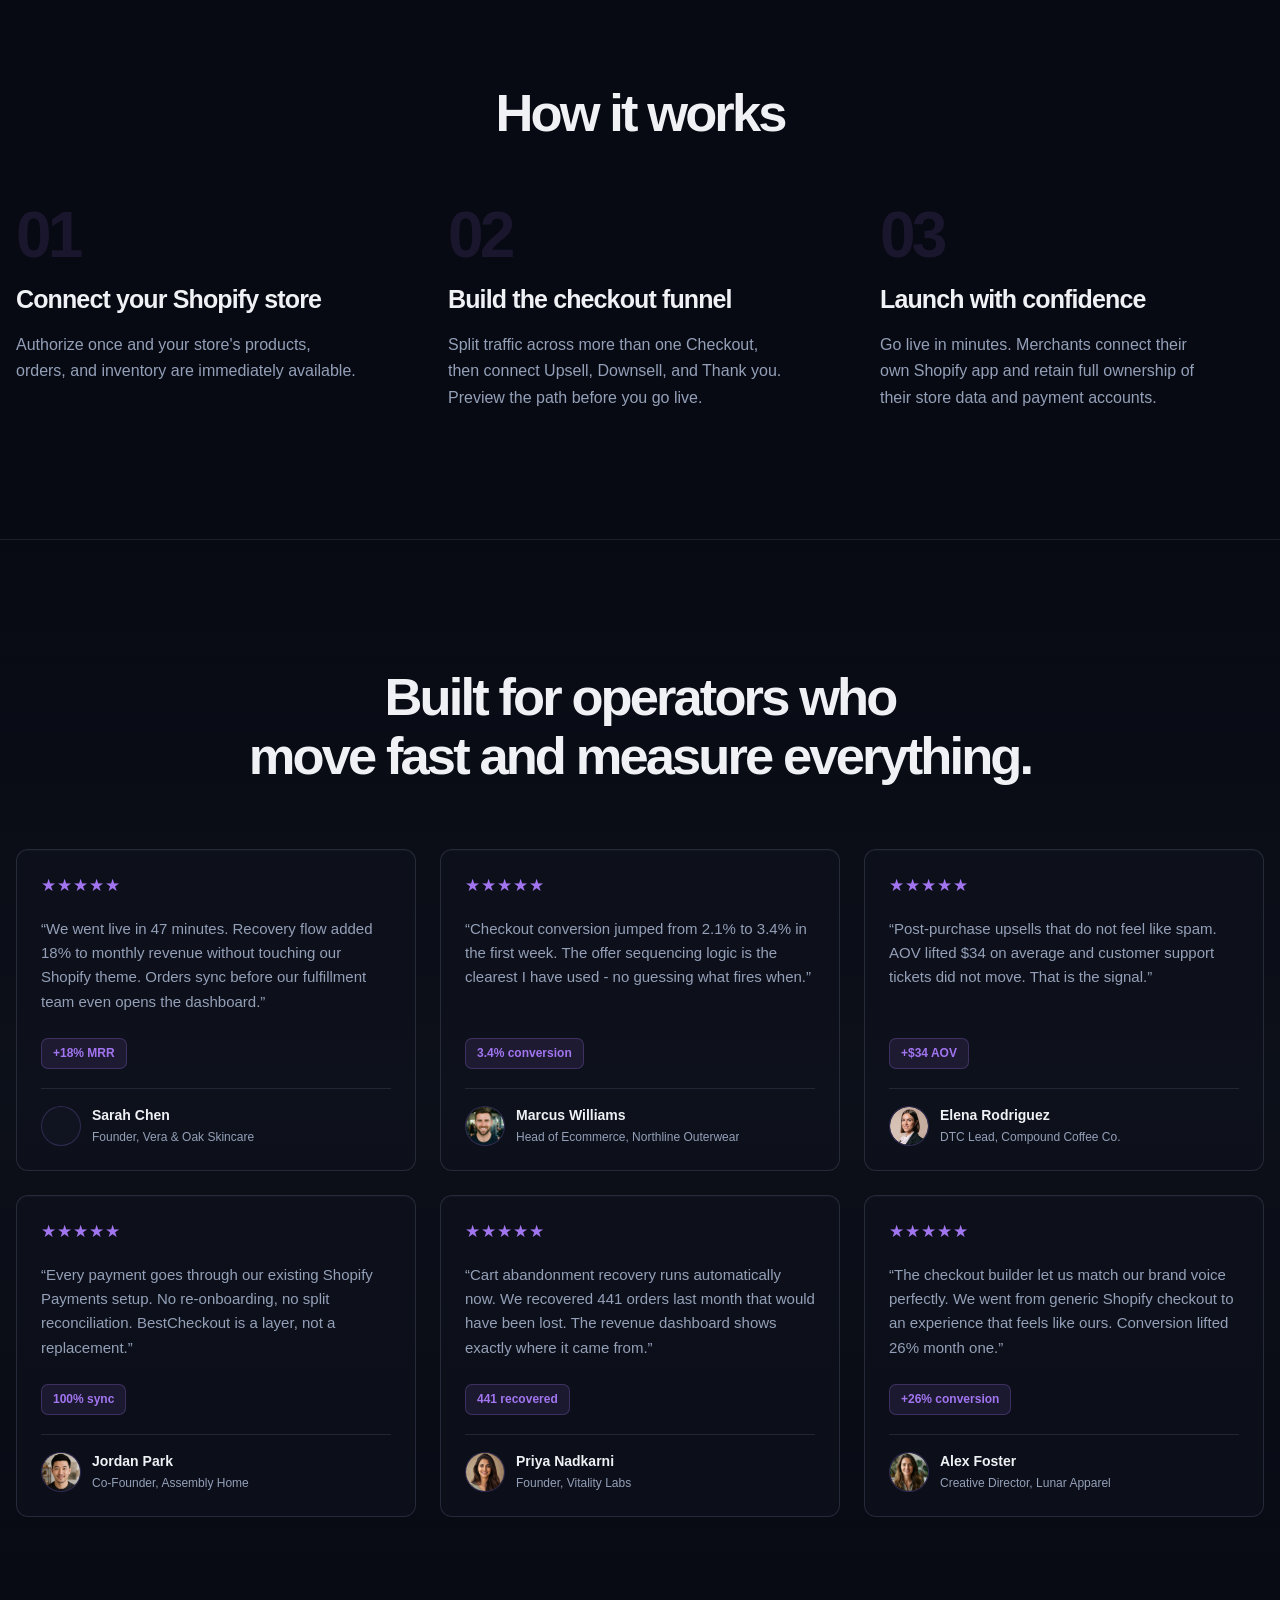
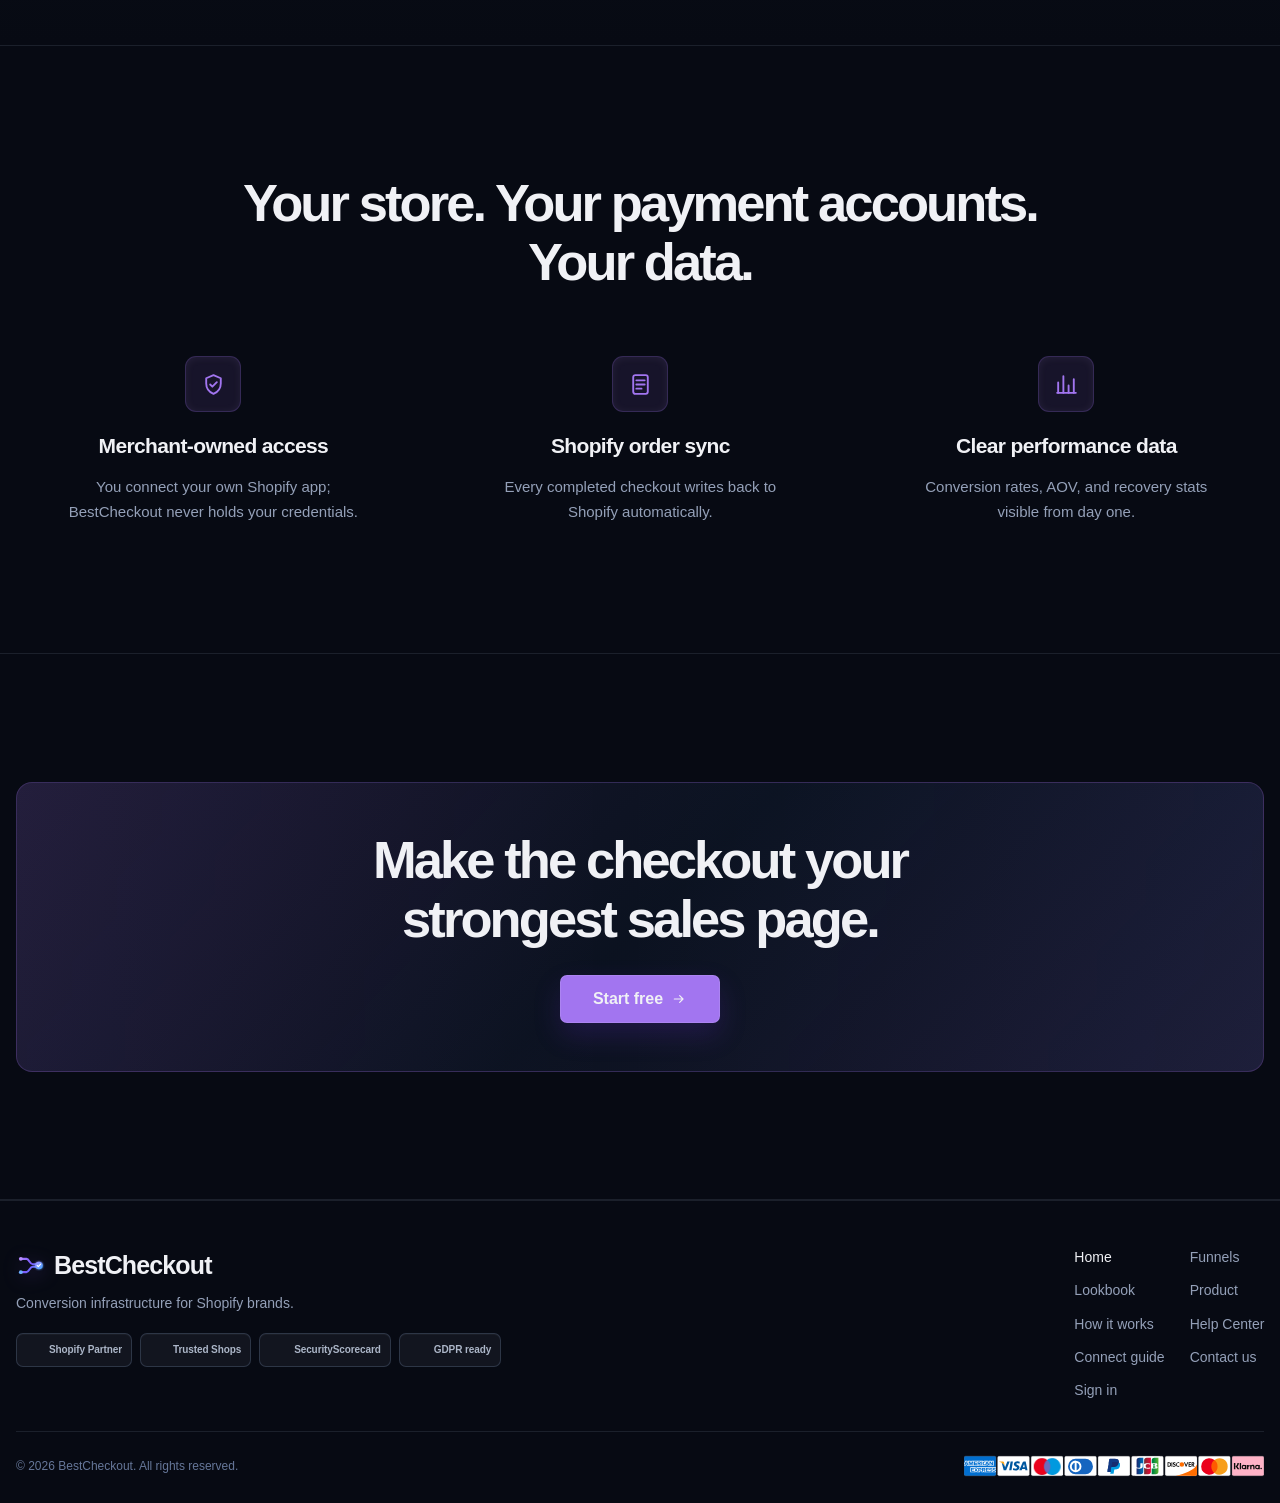
==== commit c41db113: "Add a WhatsApp Contact us entry on the website and in the merchant header. Co-authored-by: Cursor <c" ====
--- a/index.html
+++ b/index.html
@@ -41,13 +41,13 @@
   </script>
   <link rel="stylesheet" href="https://rsms.me/inter/inter.css" />
   <link rel="stylesheet" href="src/views/admin/bestcheckout/tokens.css" />
-  <link rel="stylesheet" href="src/views/admin/bestcheckout/style.css?rev=20260910-oauth13" />
+  <link rel="stylesheet" href="src/views/admin/bestcheckout/style.css?rev=20261110-contact-whatsapp" />
   <style>body{font-family:Inter,-apple-system,BlinkMacSystemFont,"Segoe UI",Roboto,"Helvetica Neue",Arial,sans-serif}</style>
 </head>
 <body>
   <div id="app"></div>
   <div id="modal-root"></div>
   <div id="toast-root"></div>
-  <script type="module" src="src/views/admin/bestcheckout/app.js?rev=20261022-help-feature-list"></script>
+  <script type="module" src="src/views/admin/bestcheckout/app.js?rev=20261110-contact-whatsapp"></script>
 </body>
 </html>
--- a/src/views/admin/bestcheckout/style.css
+++ b/src/views/admin/bestcheckout/style.css
@@ -9001,6 +9001,9 @@
 .fable-nav-links a[aria-current="page"] { color: var(--fable-text); }
 .fable-footer nav a[aria-current="page"] { color: var(--fable-text); }
 .fable-nav-actions { gap: 28px; }
+@media (max-width: 1280px) {
+  .fable-nav-links { gap: 16px; }
+}
 .fable-button {
   display: inline-flex; align-items: center; justify-content: center; gap: 8px;
   min-height: 48px; padding: 0 32px; border: 1px solid hsl(262 80% 76% / .55);
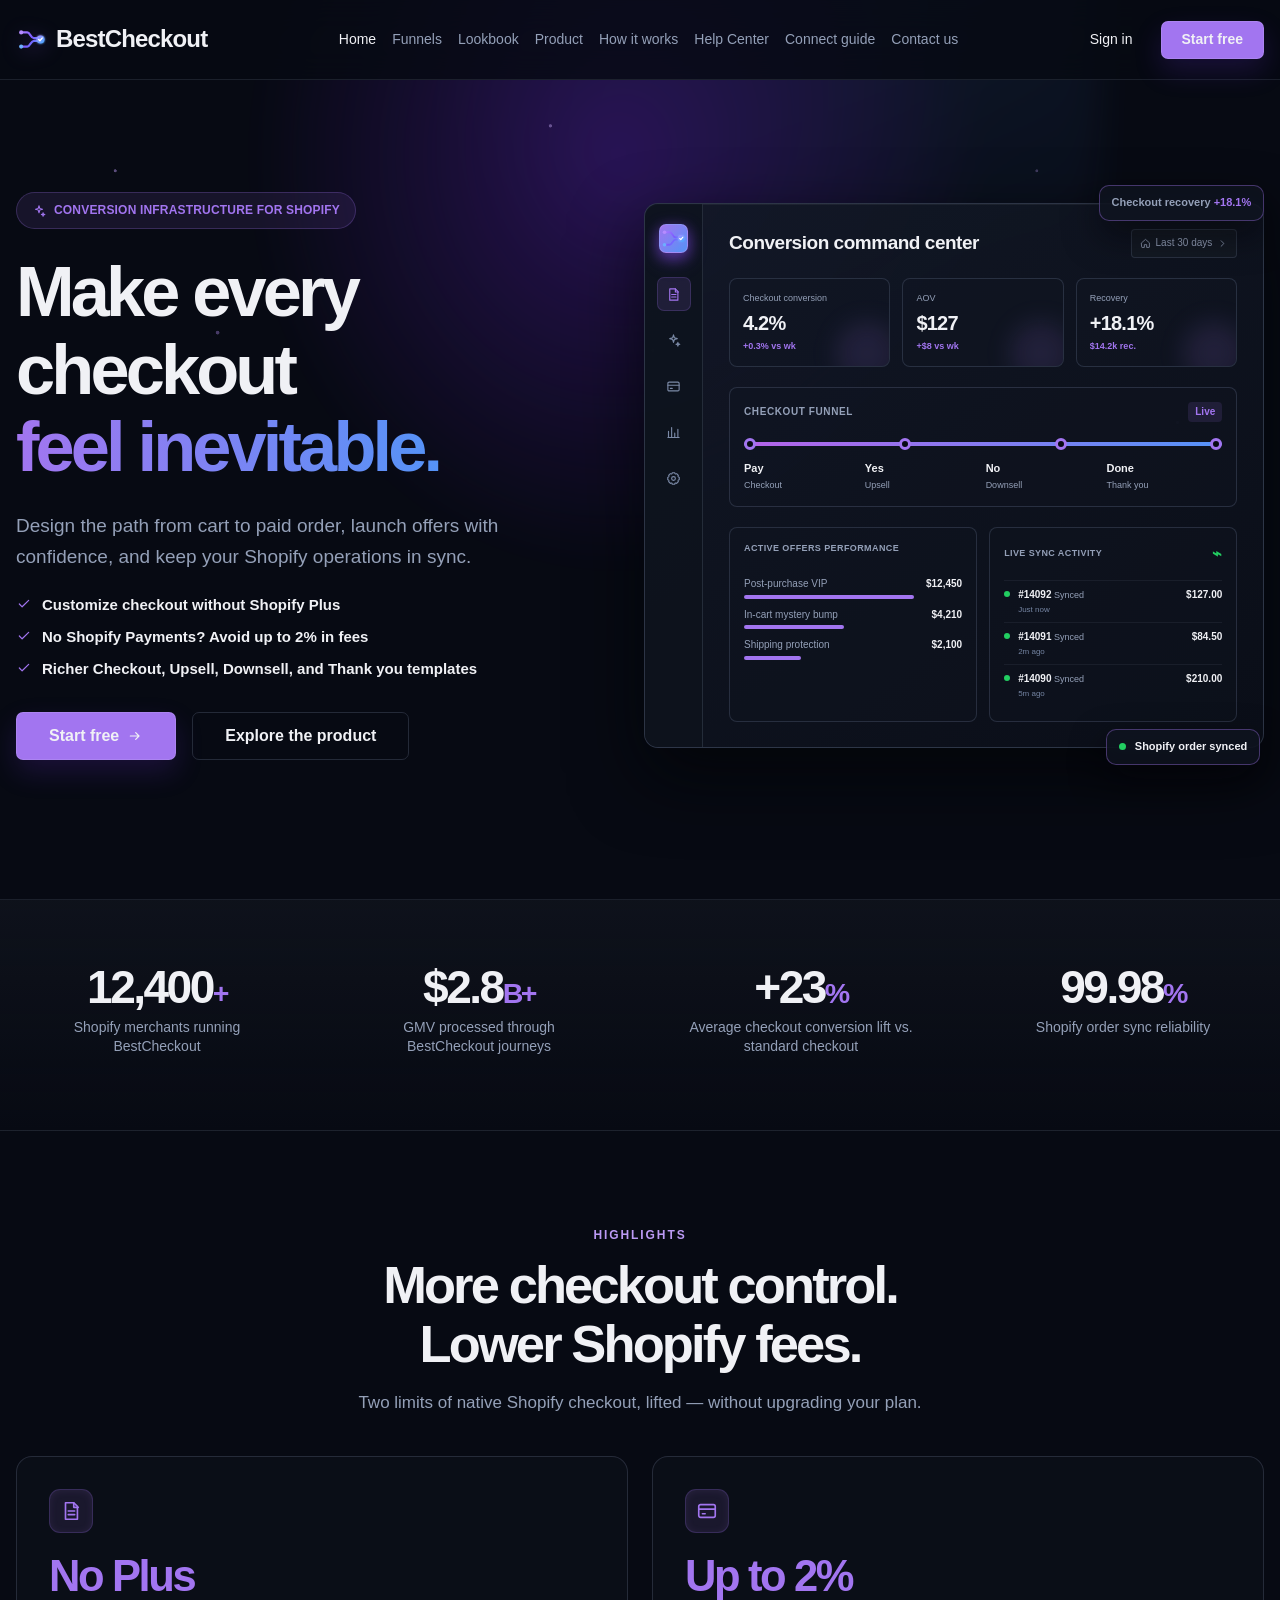
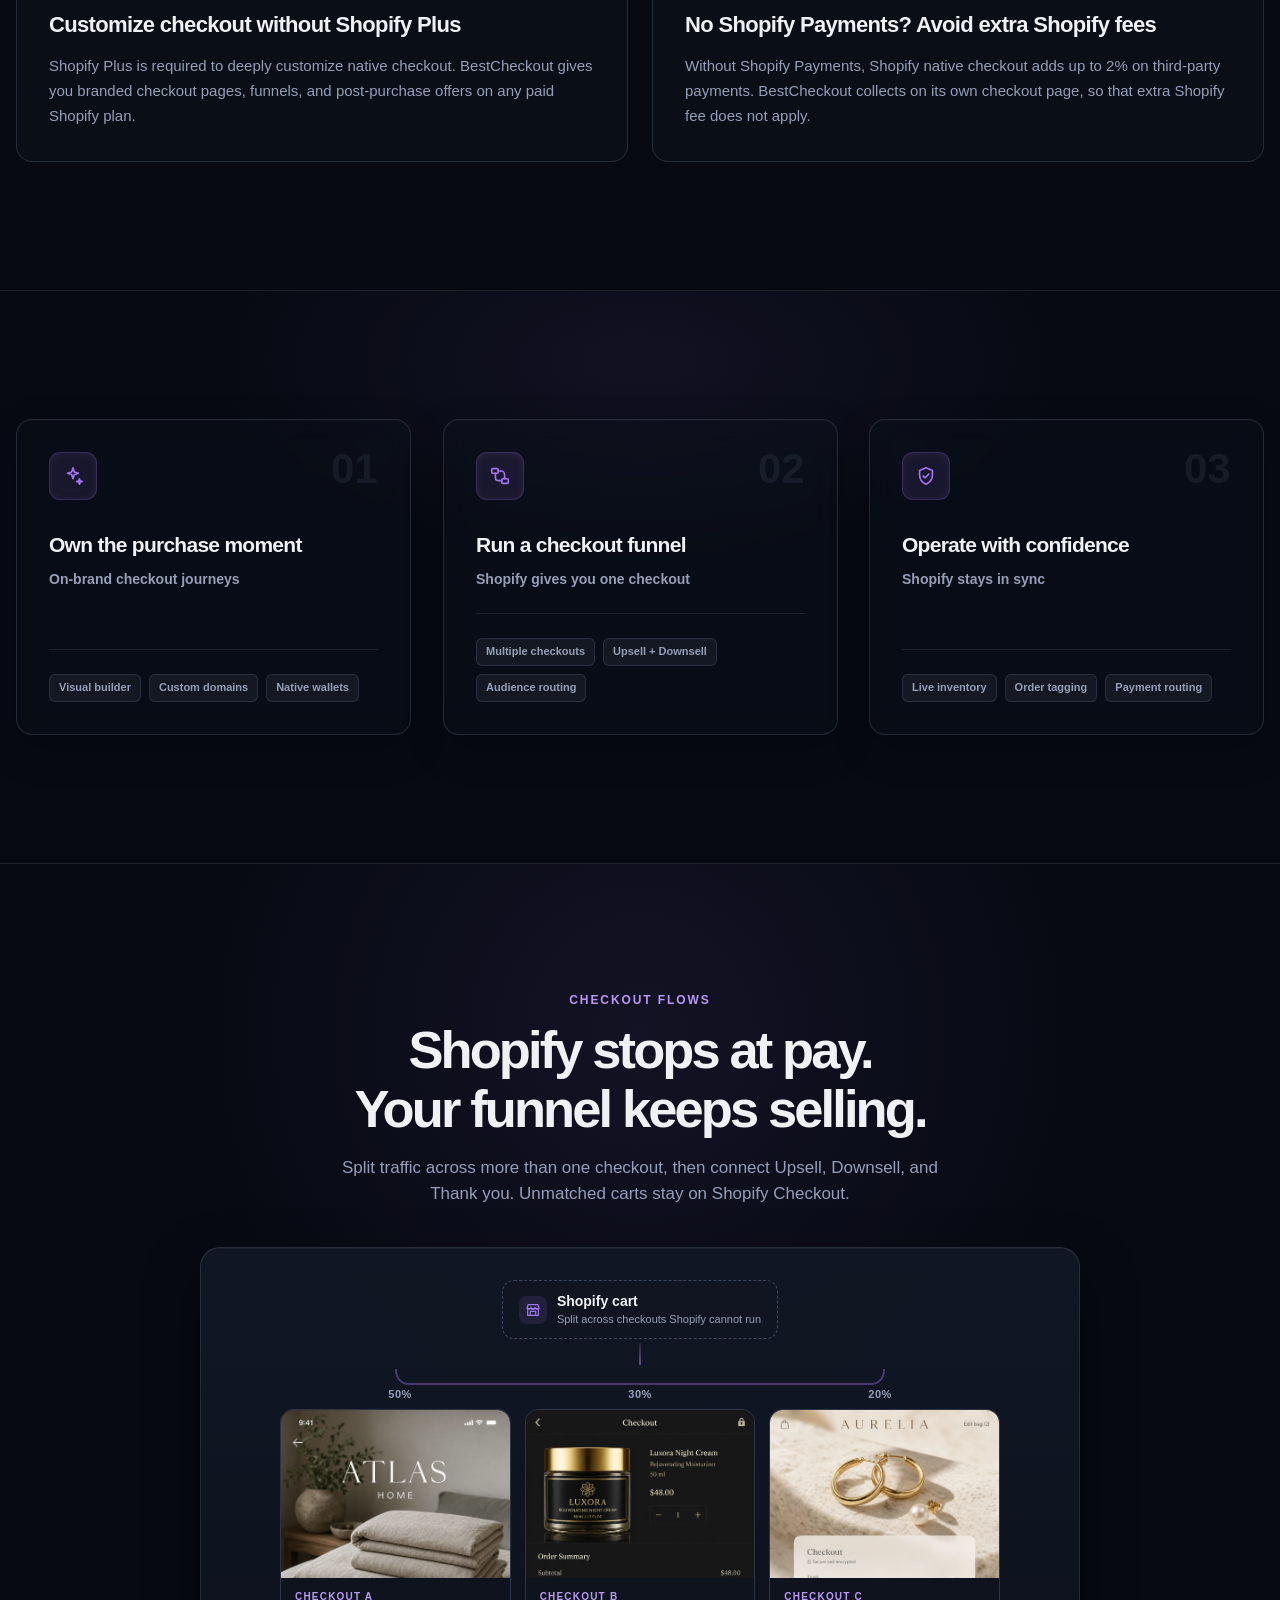
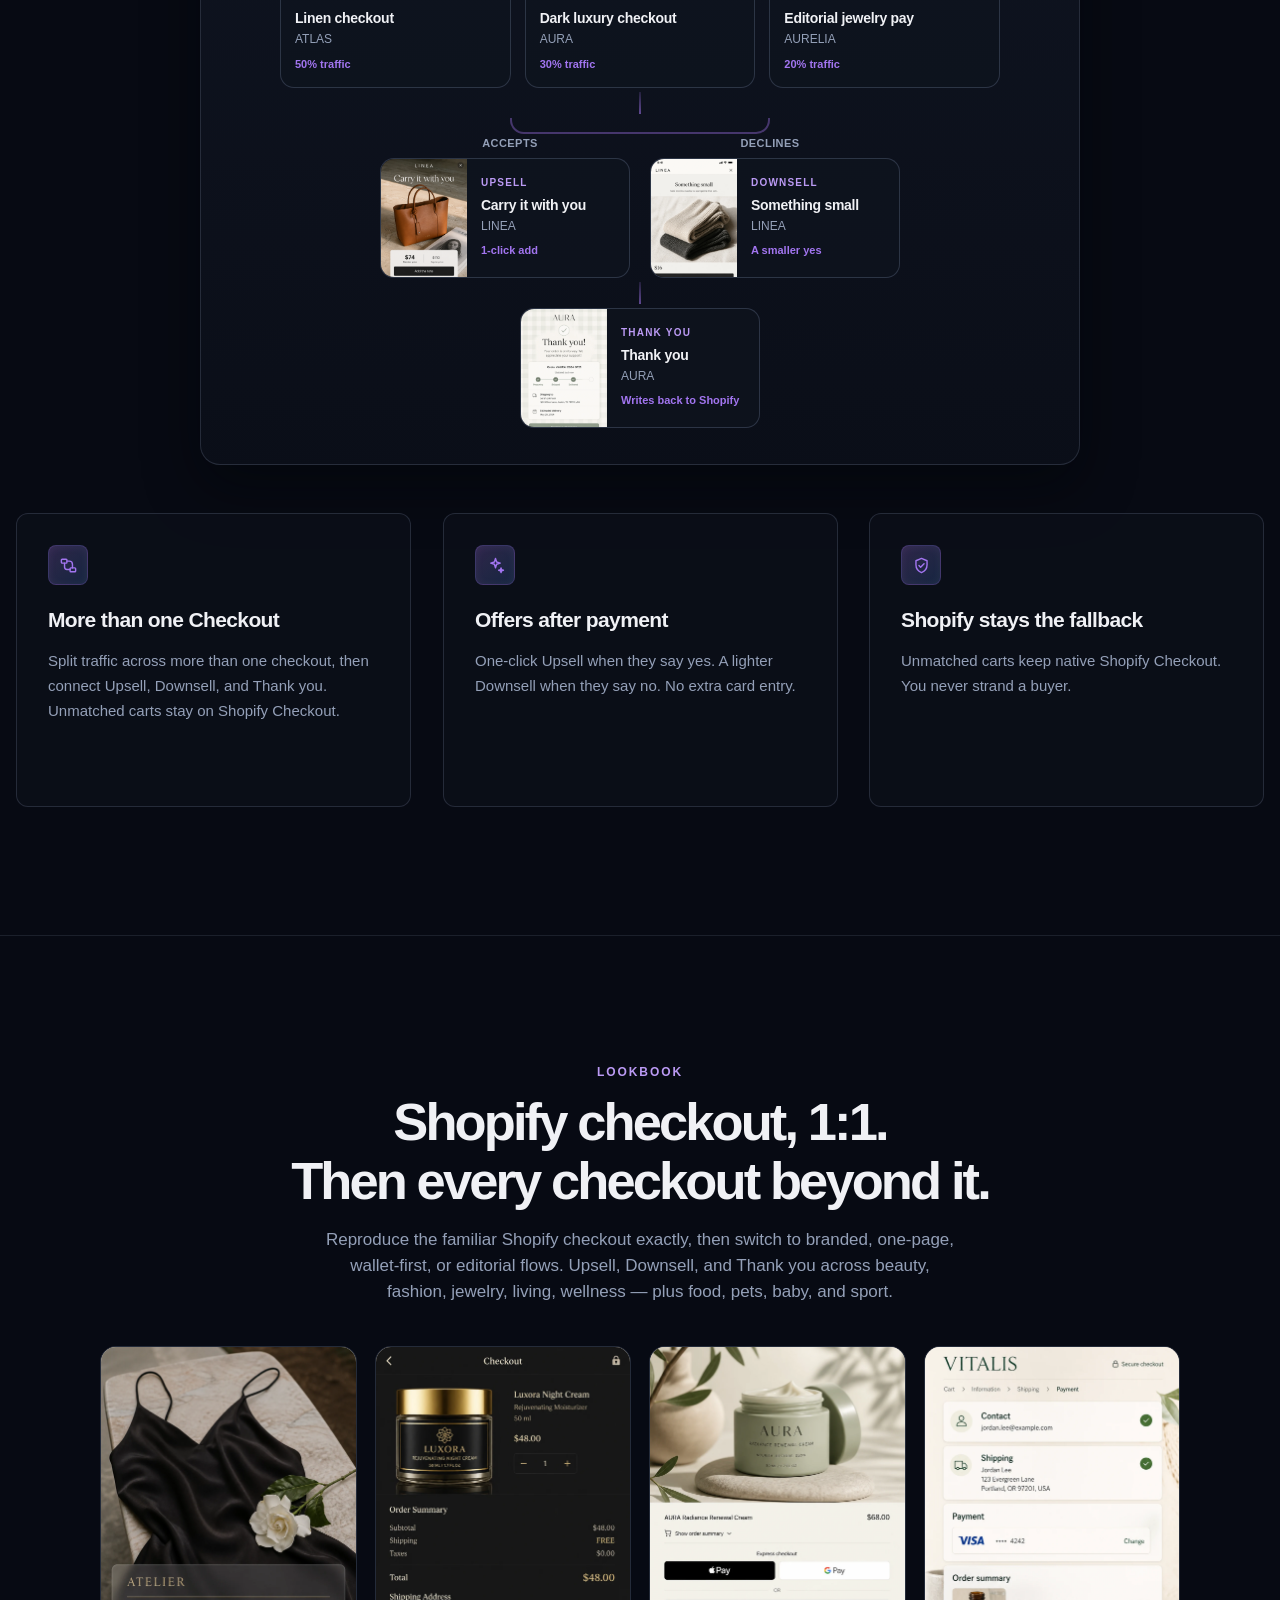
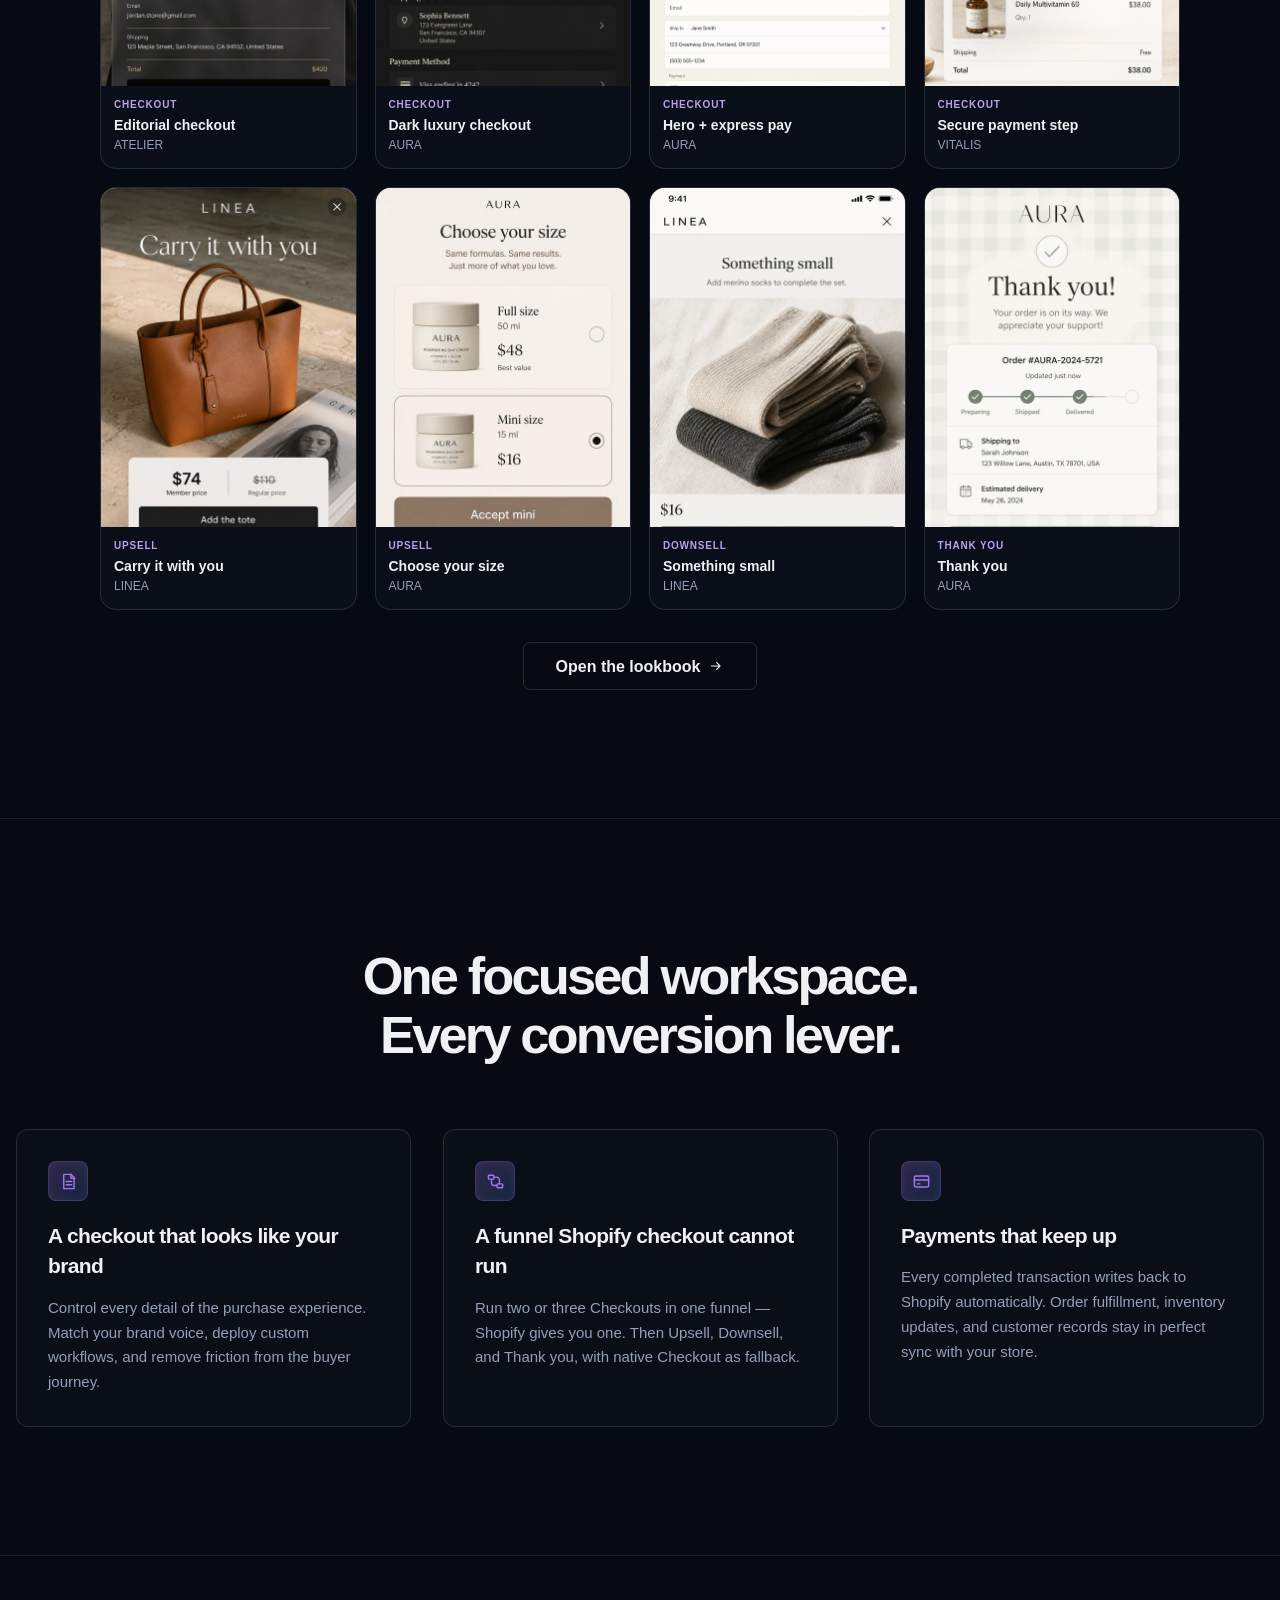
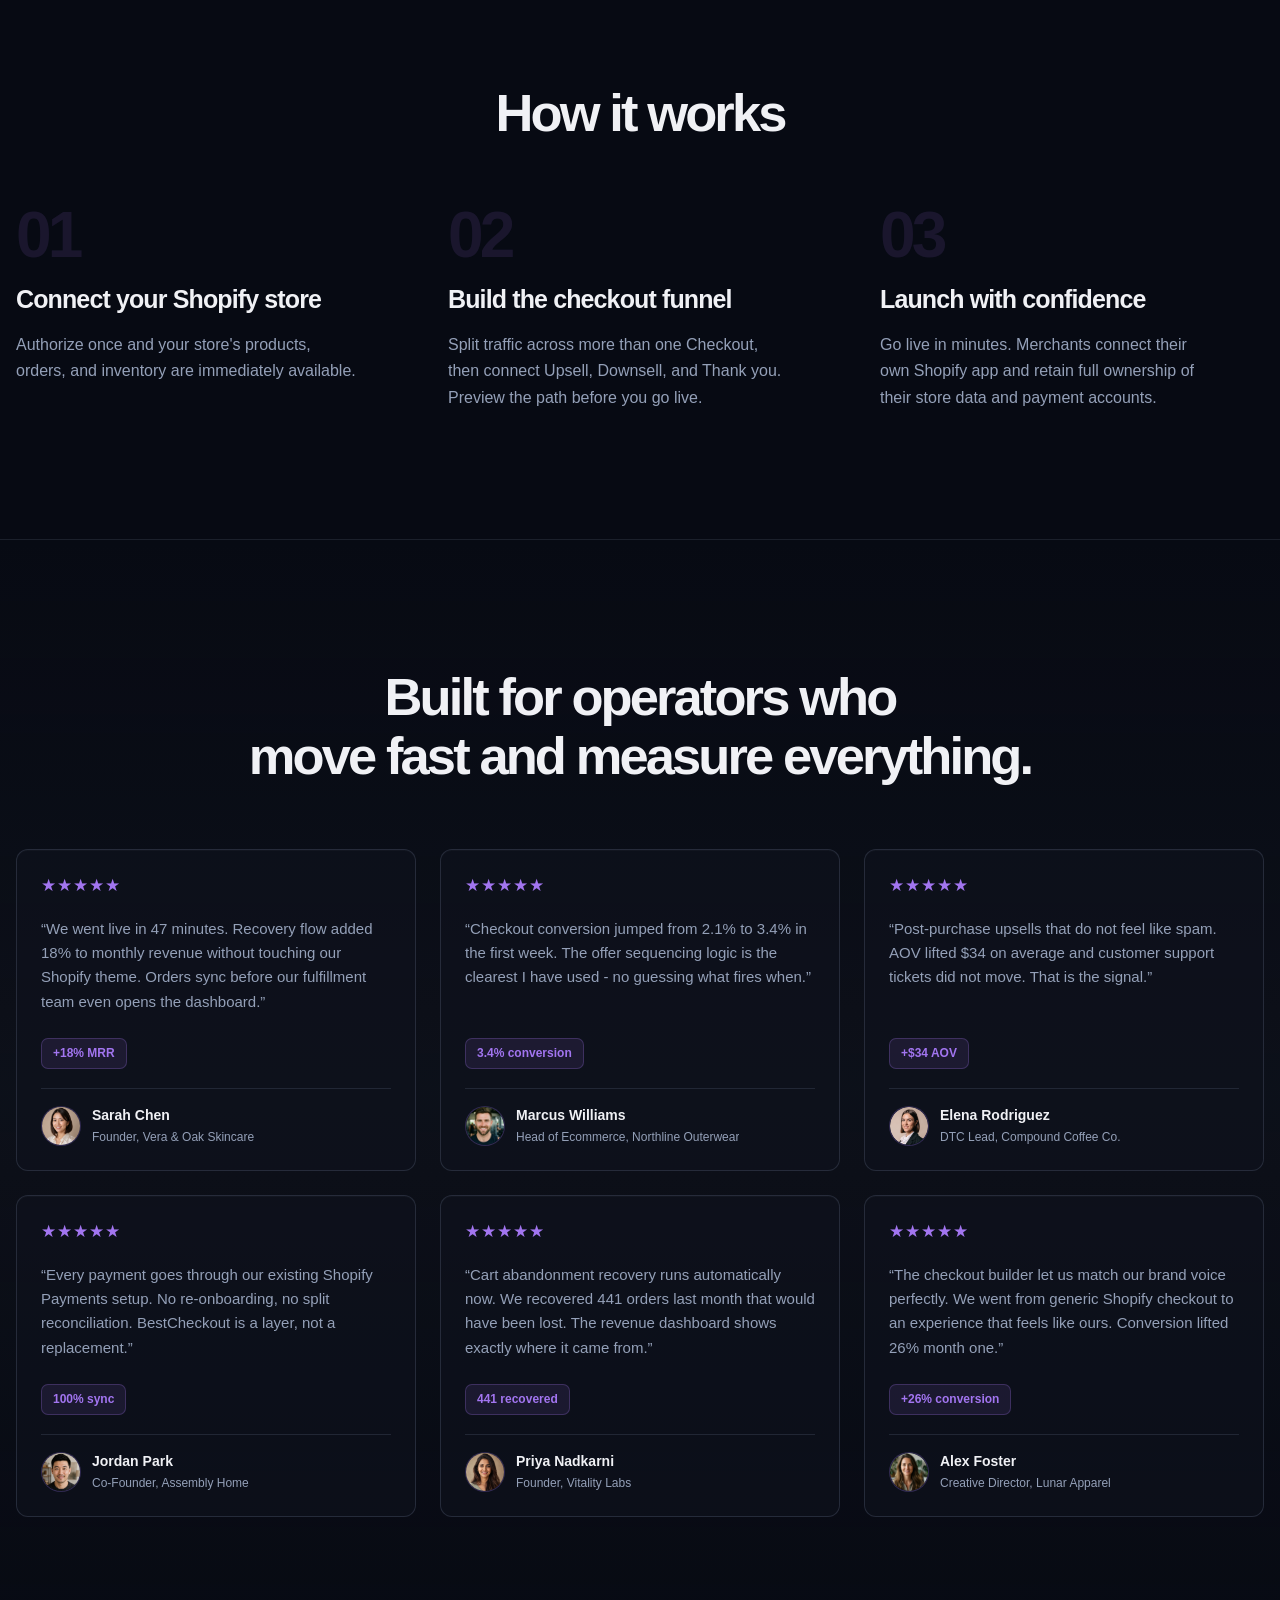
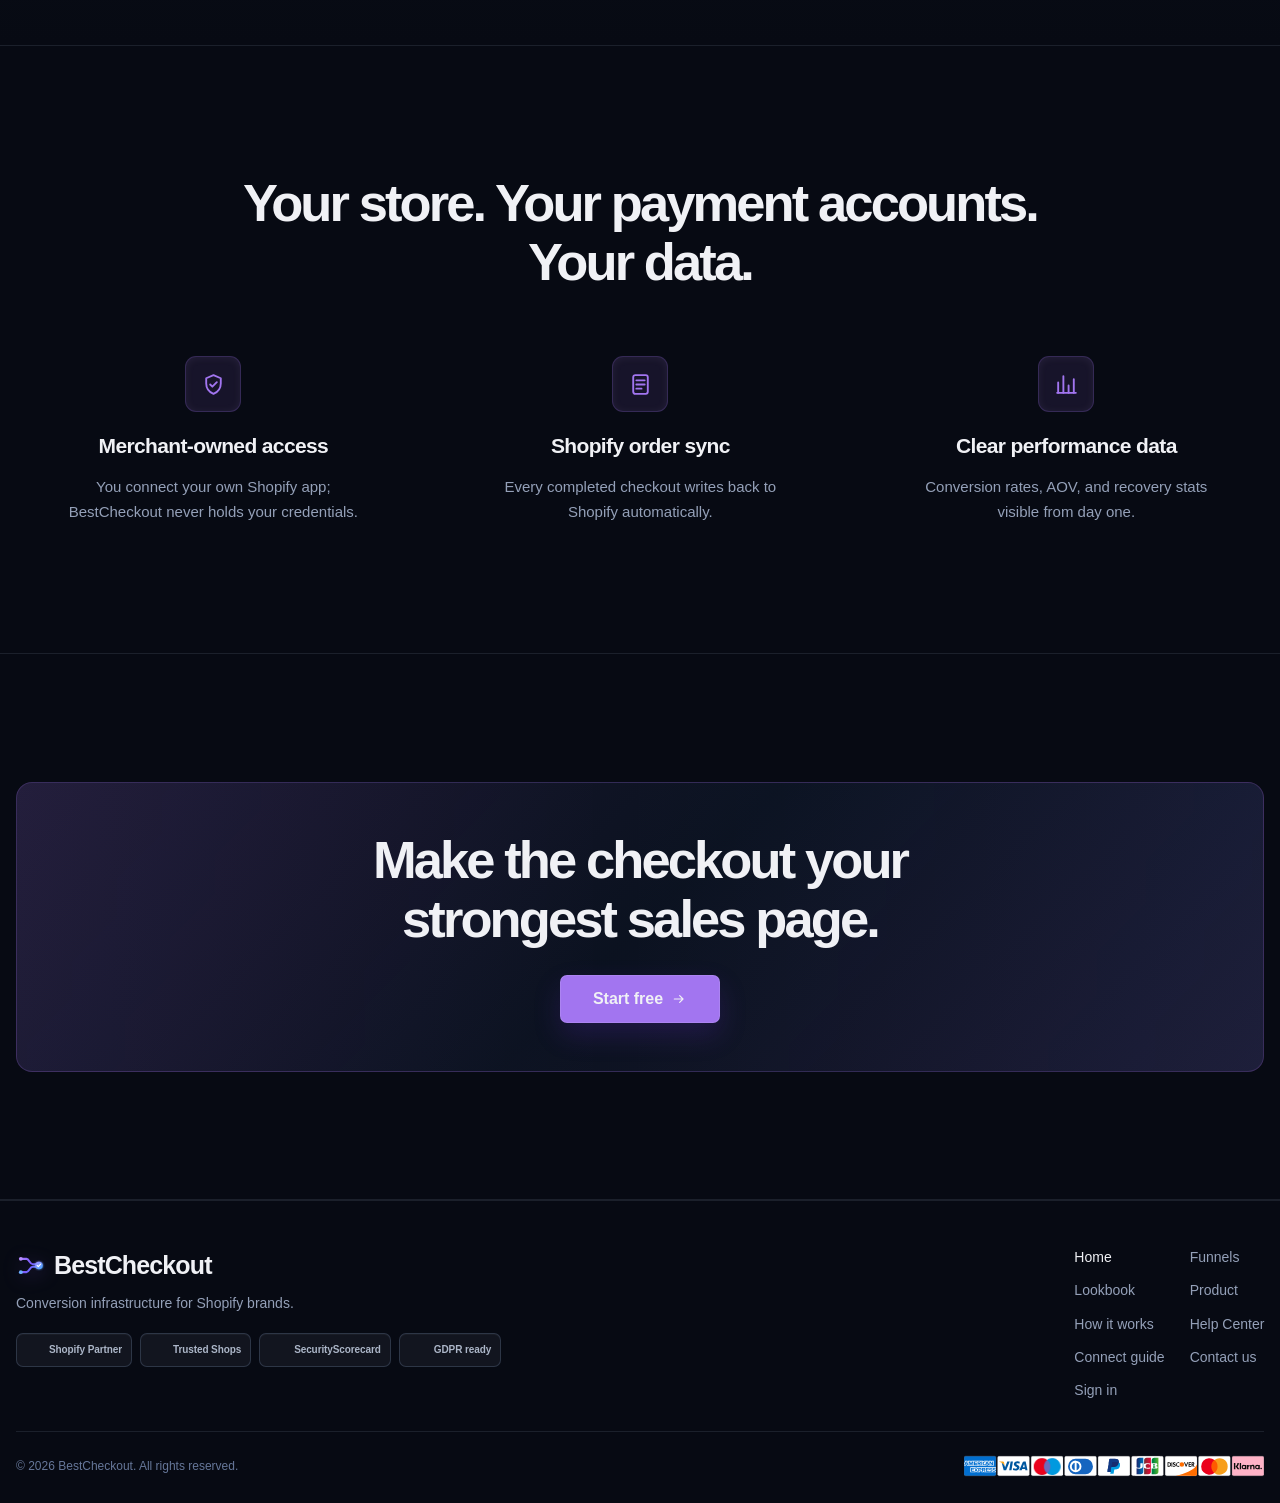
==== commit 9b169971: "Land sign-in on an account page so Refer follows the account, not the open store. Co-authored-by: Cu" ====
--- a/index.html
+++ b/index.html
@@ -48,6 +48,6 @@
   <div id="app"></div>
   <div id="modal-root"></div>
   <div id="toast-root"></div>
-  <script type="module" src="src/views/admin/bestcheckout/app.js?rev=20261110-contact-whatsapp"></script>
+  <script type="module" src="src/views/admin/bestcheckout/app.js?rev=20261117-acct1"></script>
 </body>
 </html>
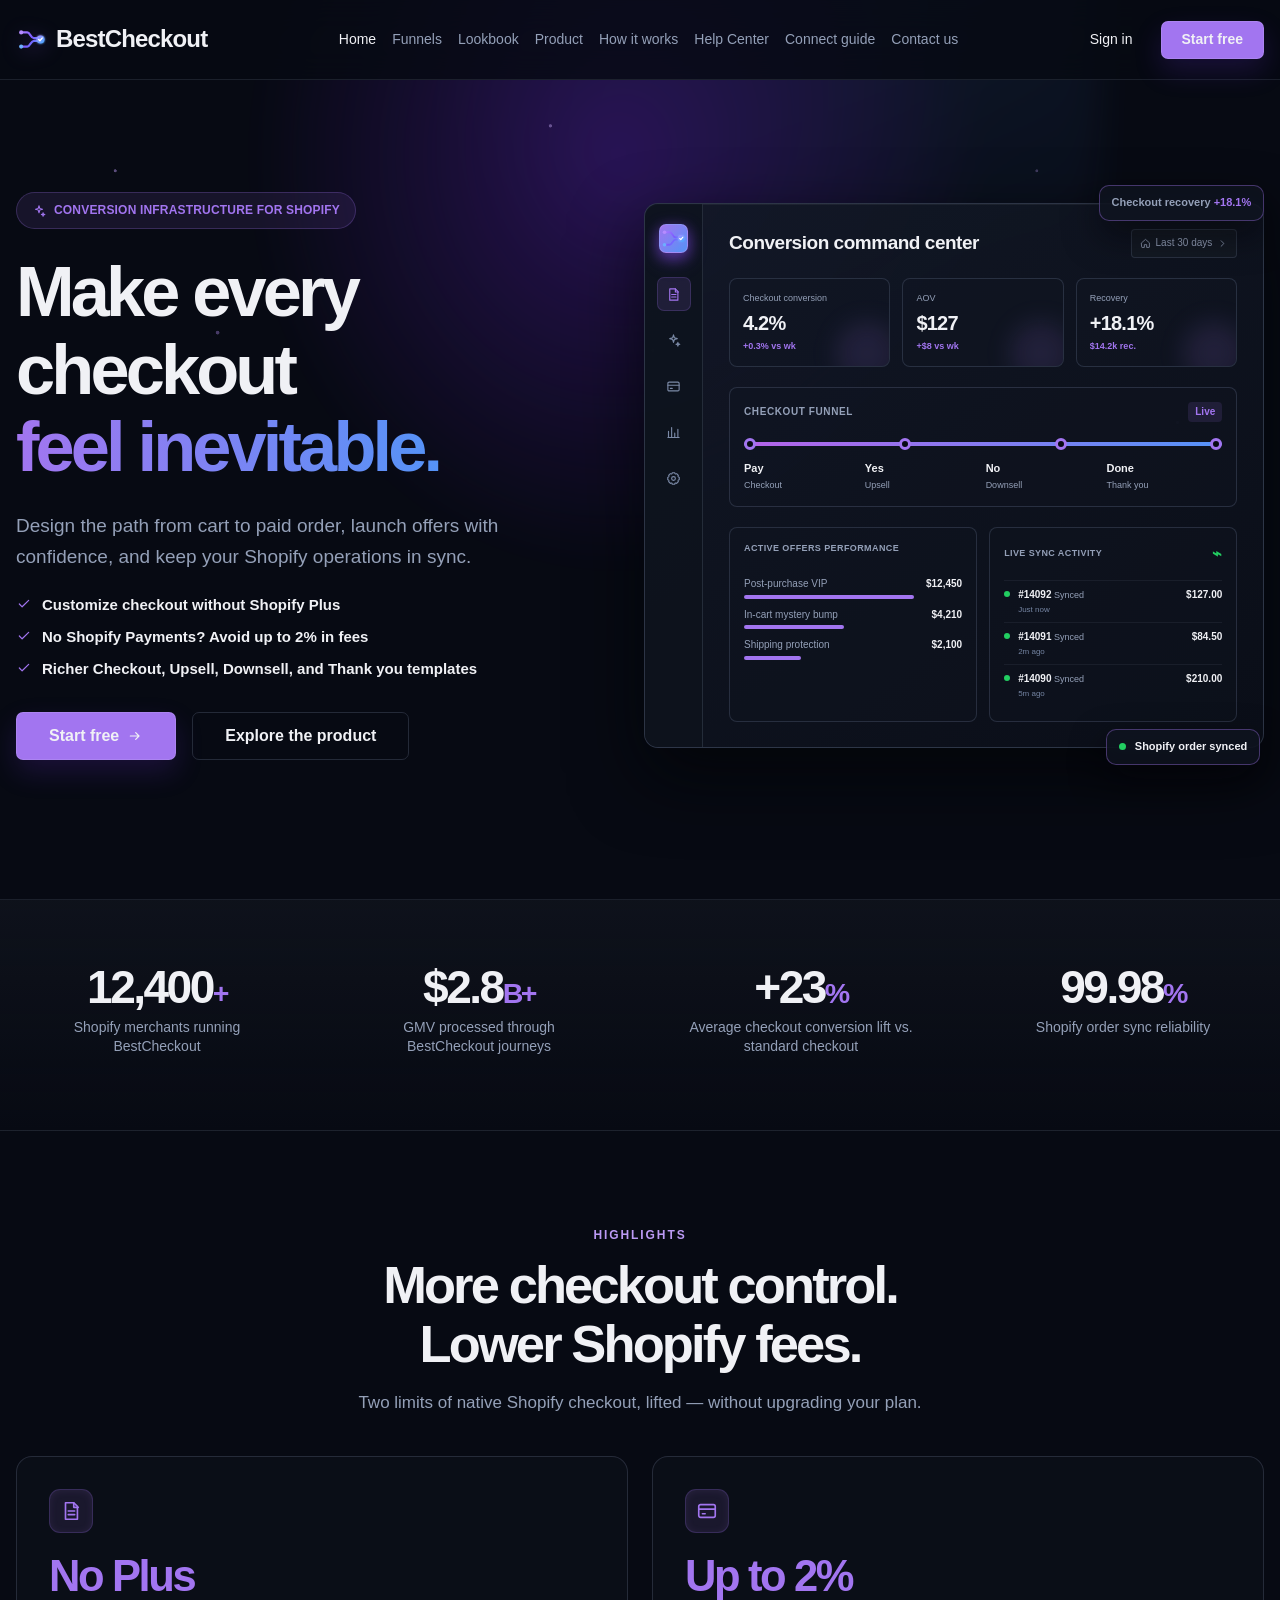
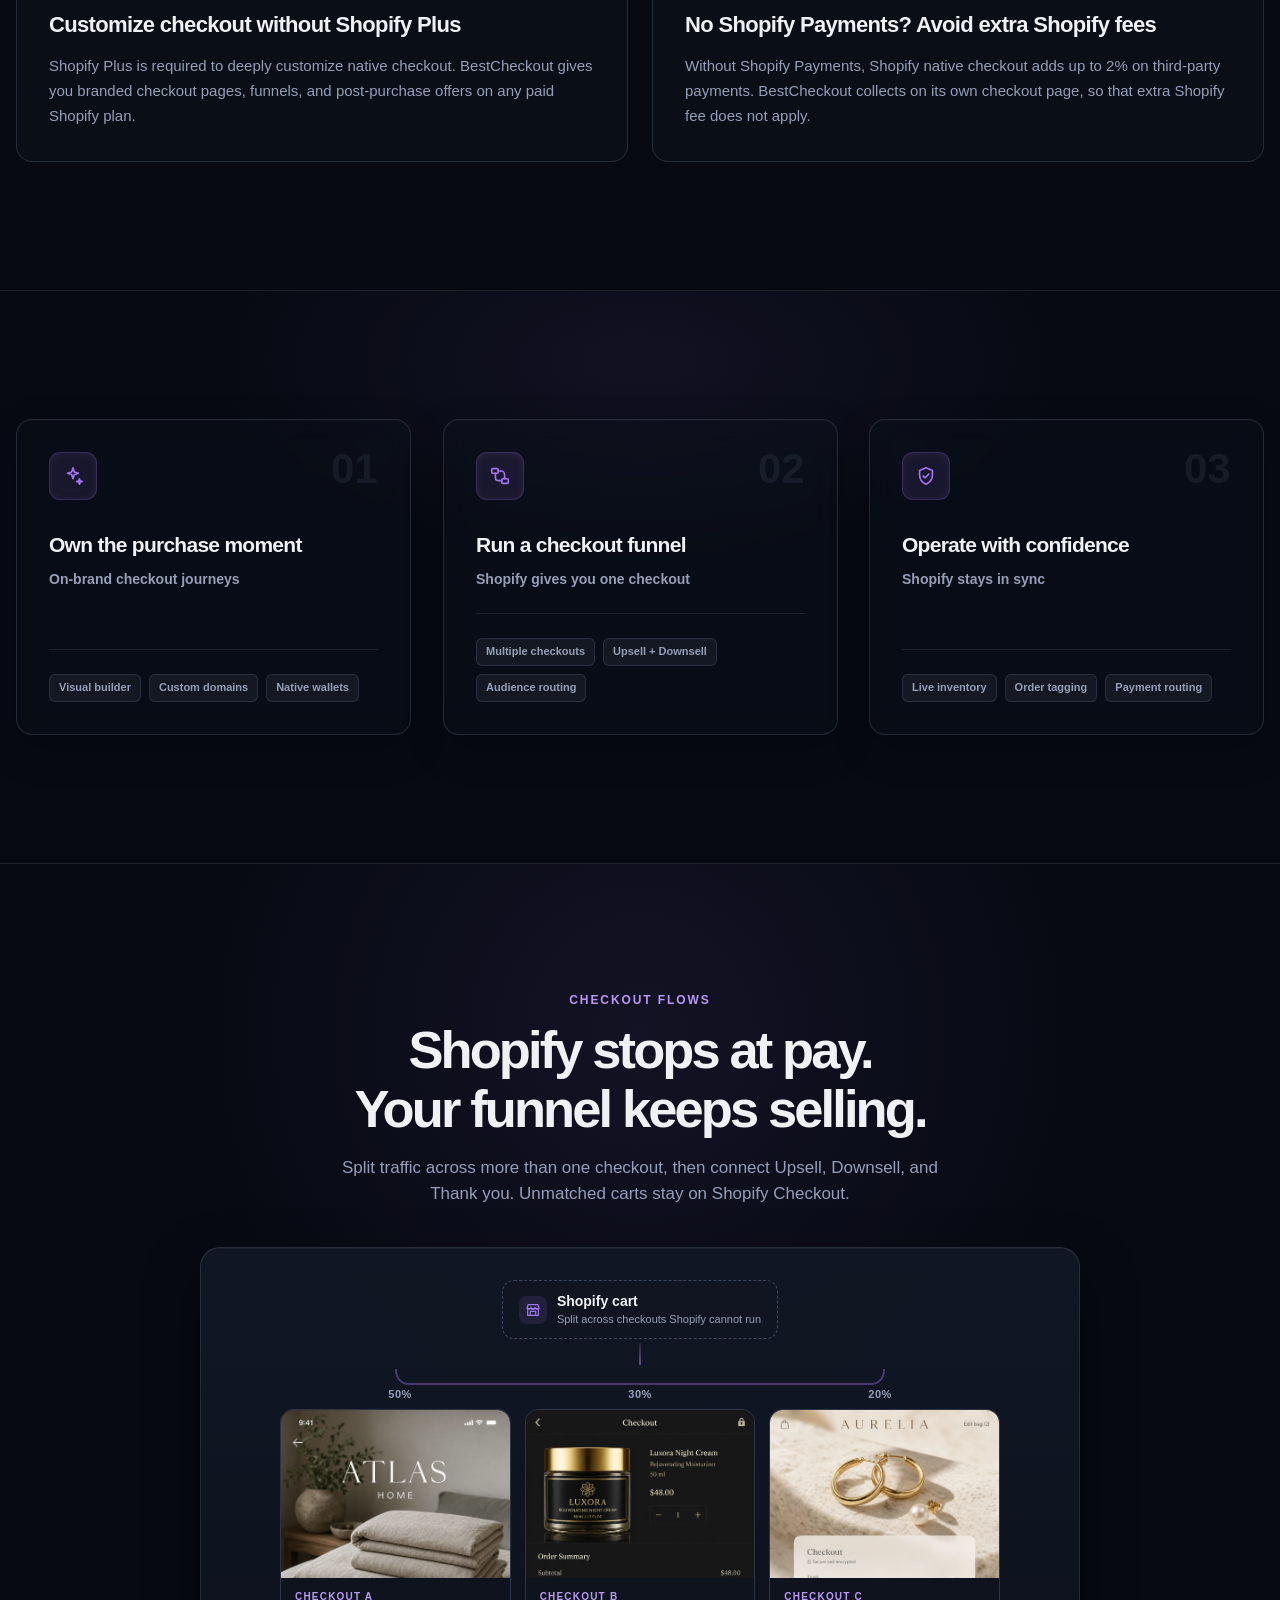
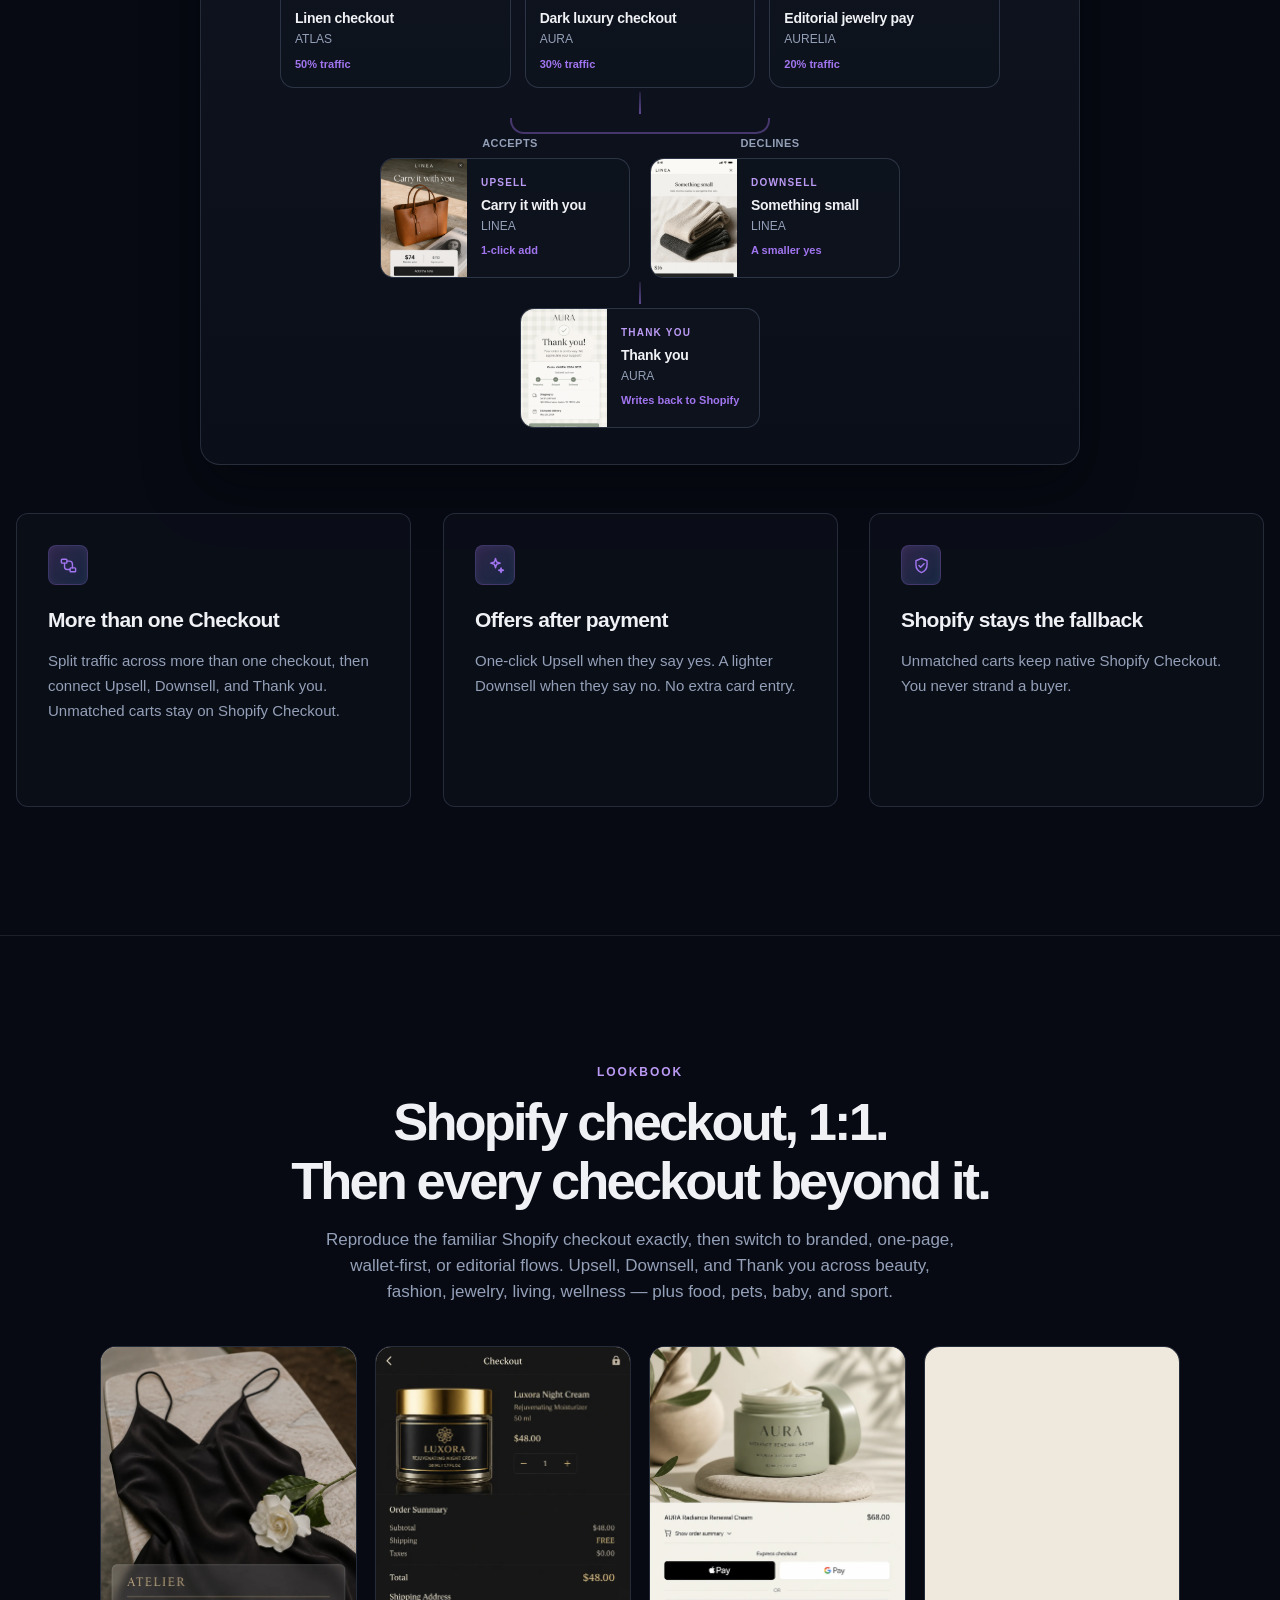
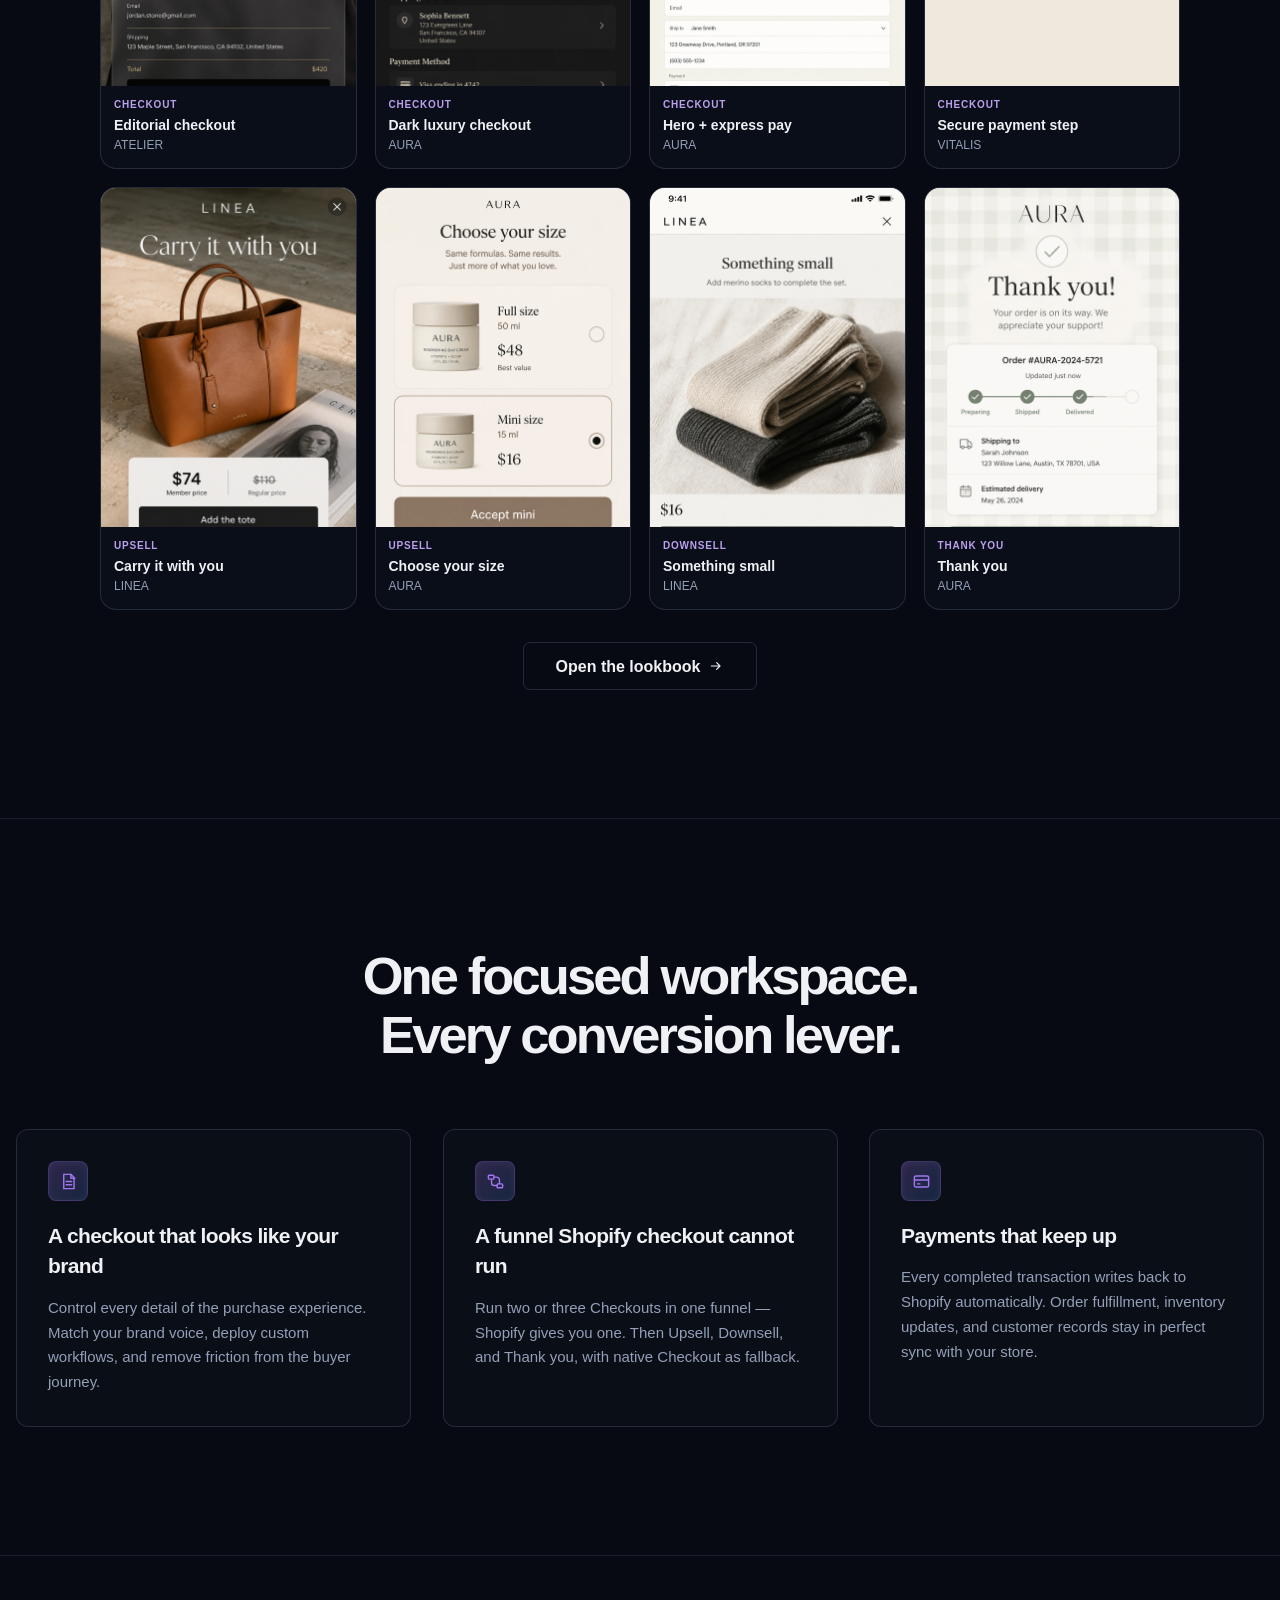
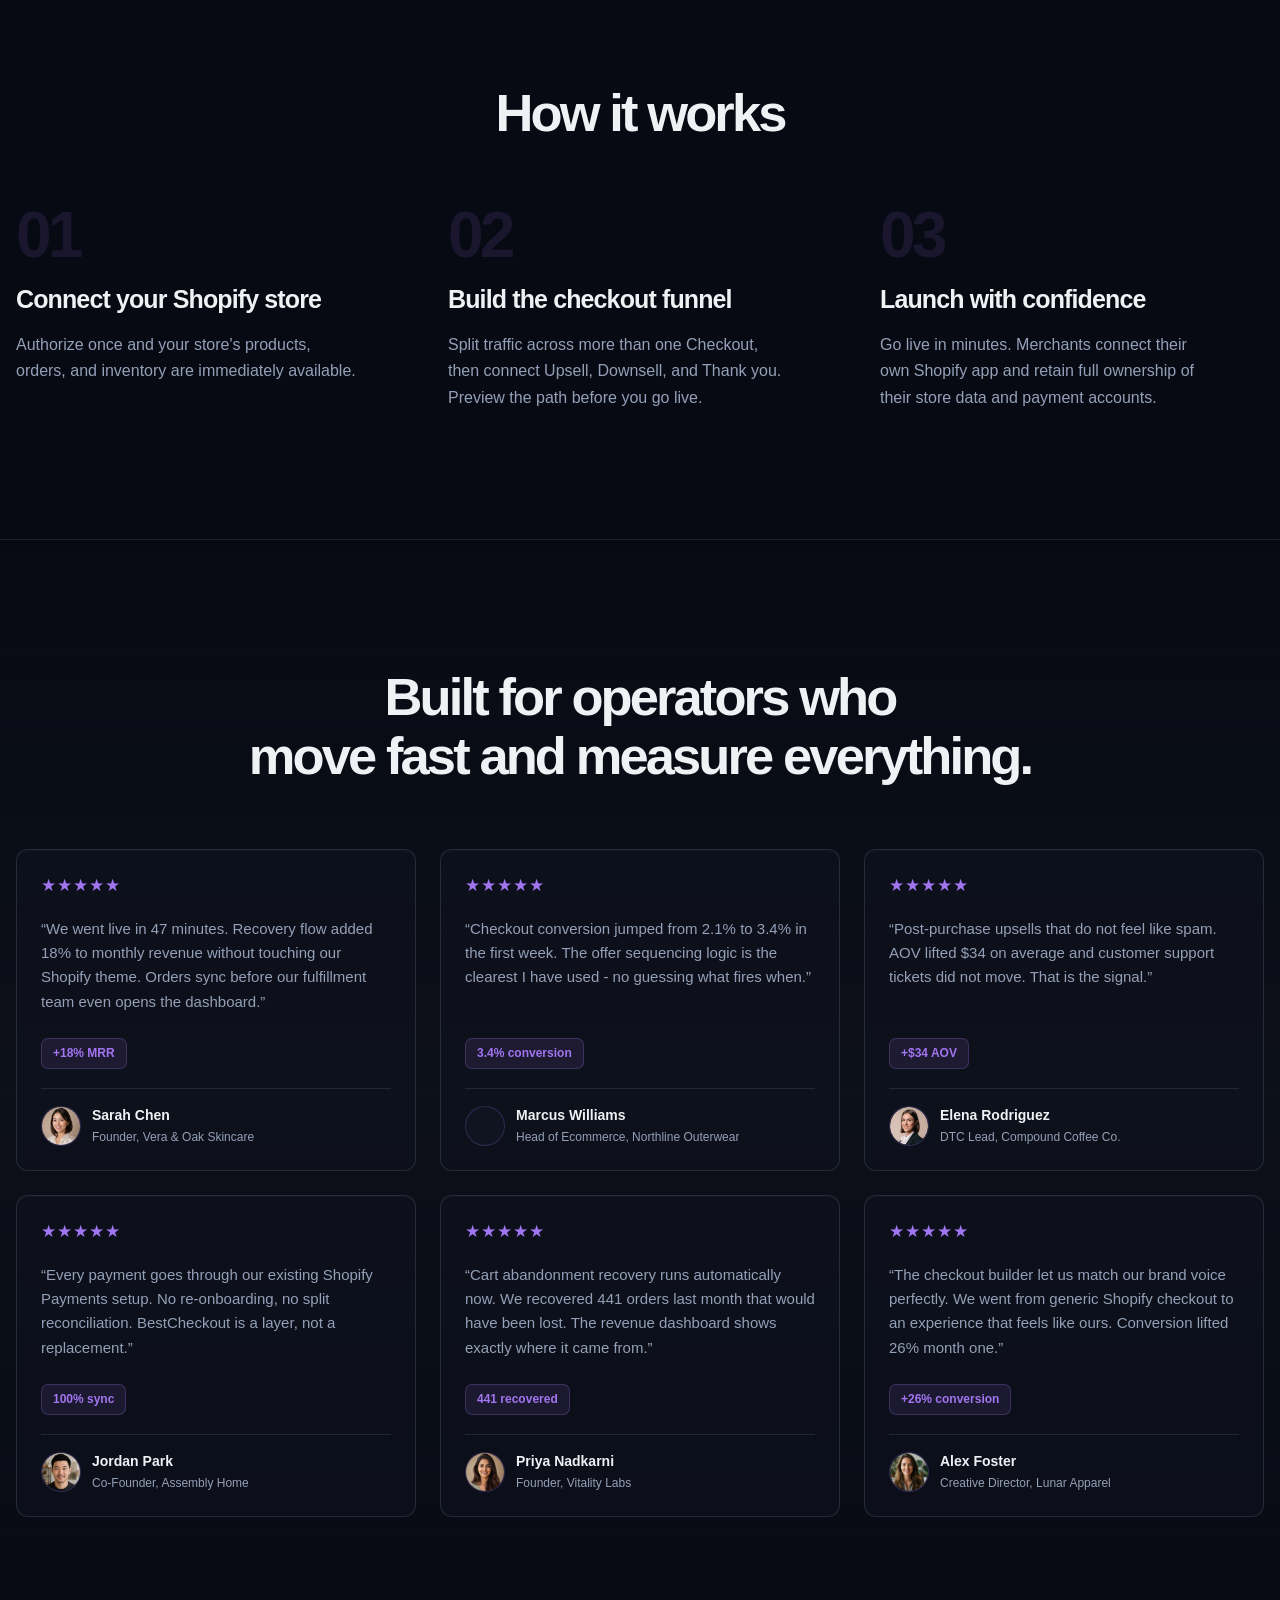
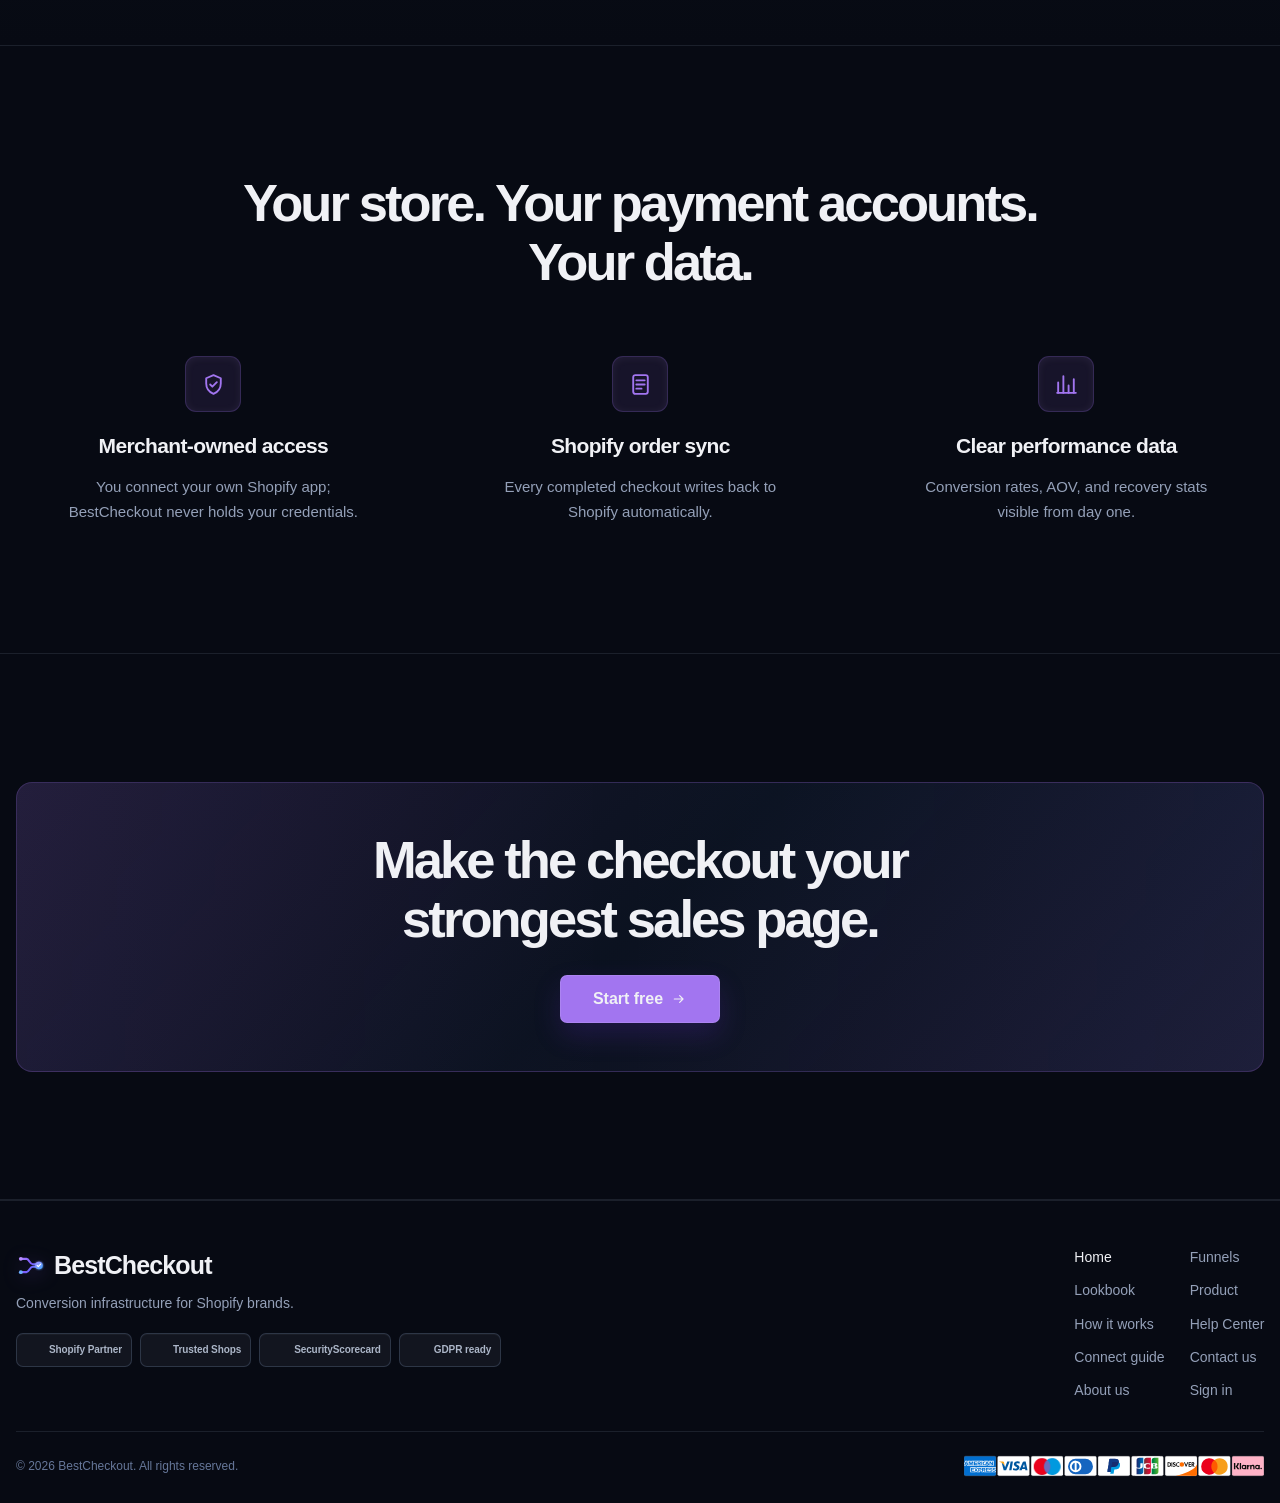
==== commit e50b0425: "Add an About us page so Airwallex can verify the company on the website. Co-authored-by: Cursor <cur" ====
--- a/index.html
+++ b/index.html
@@ -7,7 +7,7 @@
   <link rel="icon" href="assets/brand-mark.svg" type="image/svg+xml" />
   <script>
     (function () {
-      var publicRoutes = ['landing', 'lookbook', 'sign-in', 'sign-up', 'email-preview', 'password-reset-email-preview', 'install-email-preview', 'forgot-password', 'connect-shopify', 'help', 'oauth-consent'];
+      var publicRoutes = ['landing', 'lookbook', 'about', 'sign-in', 'sign-up', 'email-preview', 'password-reset-email-preview', 'install-email-preview', 'forgot-password', 'connect-shopify', 'help', 'oauth-consent'];
       var legacySections = { '#product': 'product', '#results': 'results', '#how-it-works': 'how-it-works' };
 
       function routeName(hash) {
@@ -41,13 +41,13 @@
   </script>
   <link rel="stylesheet" href="https://rsms.me/inter/inter.css" />
   <link rel="stylesheet" href="src/views/admin/bestcheckout/tokens.css" />
-  <link rel="stylesheet" href="src/views/admin/bestcheckout/style.css?rev=20261110-contact-whatsapp" />
+  <link rel="stylesheet" href="src/views/admin/bestcheckout/style.css?rev=20261118-about1" />
   <style>body{font-family:Inter,-apple-system,BlinkMacSystemFont,"Segoe UI",Roboto,"Helvetica Neue",Arial,sans-serif}</style>
 </head>
 <body>
   <div id="app"></div>
   <div id="modal-root"></div>
   <div id="toast-root"></div>
-  <script type="module" src="src/views/admin/bestcheckout/app.js?rev=20261117-acct1"></script>
+  <script type="module" src="src/views/admin/bestcheckout/app.js?rev=20261118-about1"></script>
 </body>
 </html>
--- a/src/views/admin/bestcheckout/style.css
+++ b/src/views/admin/bestcheckout/style.css
@@ -9390,6 +9390,46 @@
   .fable-lookbook-hero { padding-top: calc(var(--fable-nav-height, 64px) + 36px); }
   .fable-lookbook-hero h1 { font-size: 36px; }
 }
+.fable-about { padding: calc(var(--fable-nav-height, 80px) + 72px) 0 96px; }
+.fable-about-panel { max-width: 760px; }
+.fable-about h1 {
+  margin: 0 0 24px;
+  color: var(--fable-text);
+  font-size: clamp(42px, 5vw, 64px);
+  font-weight: 750;
+  letter-spacing: -.05em;
+  line-height: 1.08;
+}
+.fable-about-panel > p {
+  margin: 0 0 16px;
+  color: var(--fable-muted);
+  font-size: 17px;
+  line-height: 1.7;
+}
+.fable-about h2 {
+  margin: 40px 0 8px;
+  color: var(--fable-text);
+  font-size: 28px;
+  font-weight: 750;
+  letter-spacing: -.04em;
+}
+.fable-about-facts { margin: 0; }
+.fable-about-facts div {
+  display: grid;
+  grid-template-columns: 120px minmax(0, 1fr);
+  gap: 20px;
+  padding: 16px 0;
+  border-bottom: 1px solid var(--fable-line);
+}
+.fable-about-facts dt { color: var(--fable-muted); font-size: 13px; font-weight: 650; }
+.fable-about-facts dd { margin: 0; color: var(--fable-text); font-size: 16px; line-height: 1.5; }
+.fable-about-facts a:hover { color: var(--fable-primary); }
+@media (max-width: 640px) {
+  .fable-about { padding-top: calc(var(--fable-nav-height, 64px) + 48px); }
+  .fable-about h1 { font-size: 40px; }
+  .fable-about-panel > p { font-size: 16px; }
+  .fable-about-facts div { grid-template-columns: 1fr; gap: 4px; }
+}
 @media (max-width:780px) {
   .fable-brand { font-size:17px; }
   .fable-brand::after { display:none; content:none; }
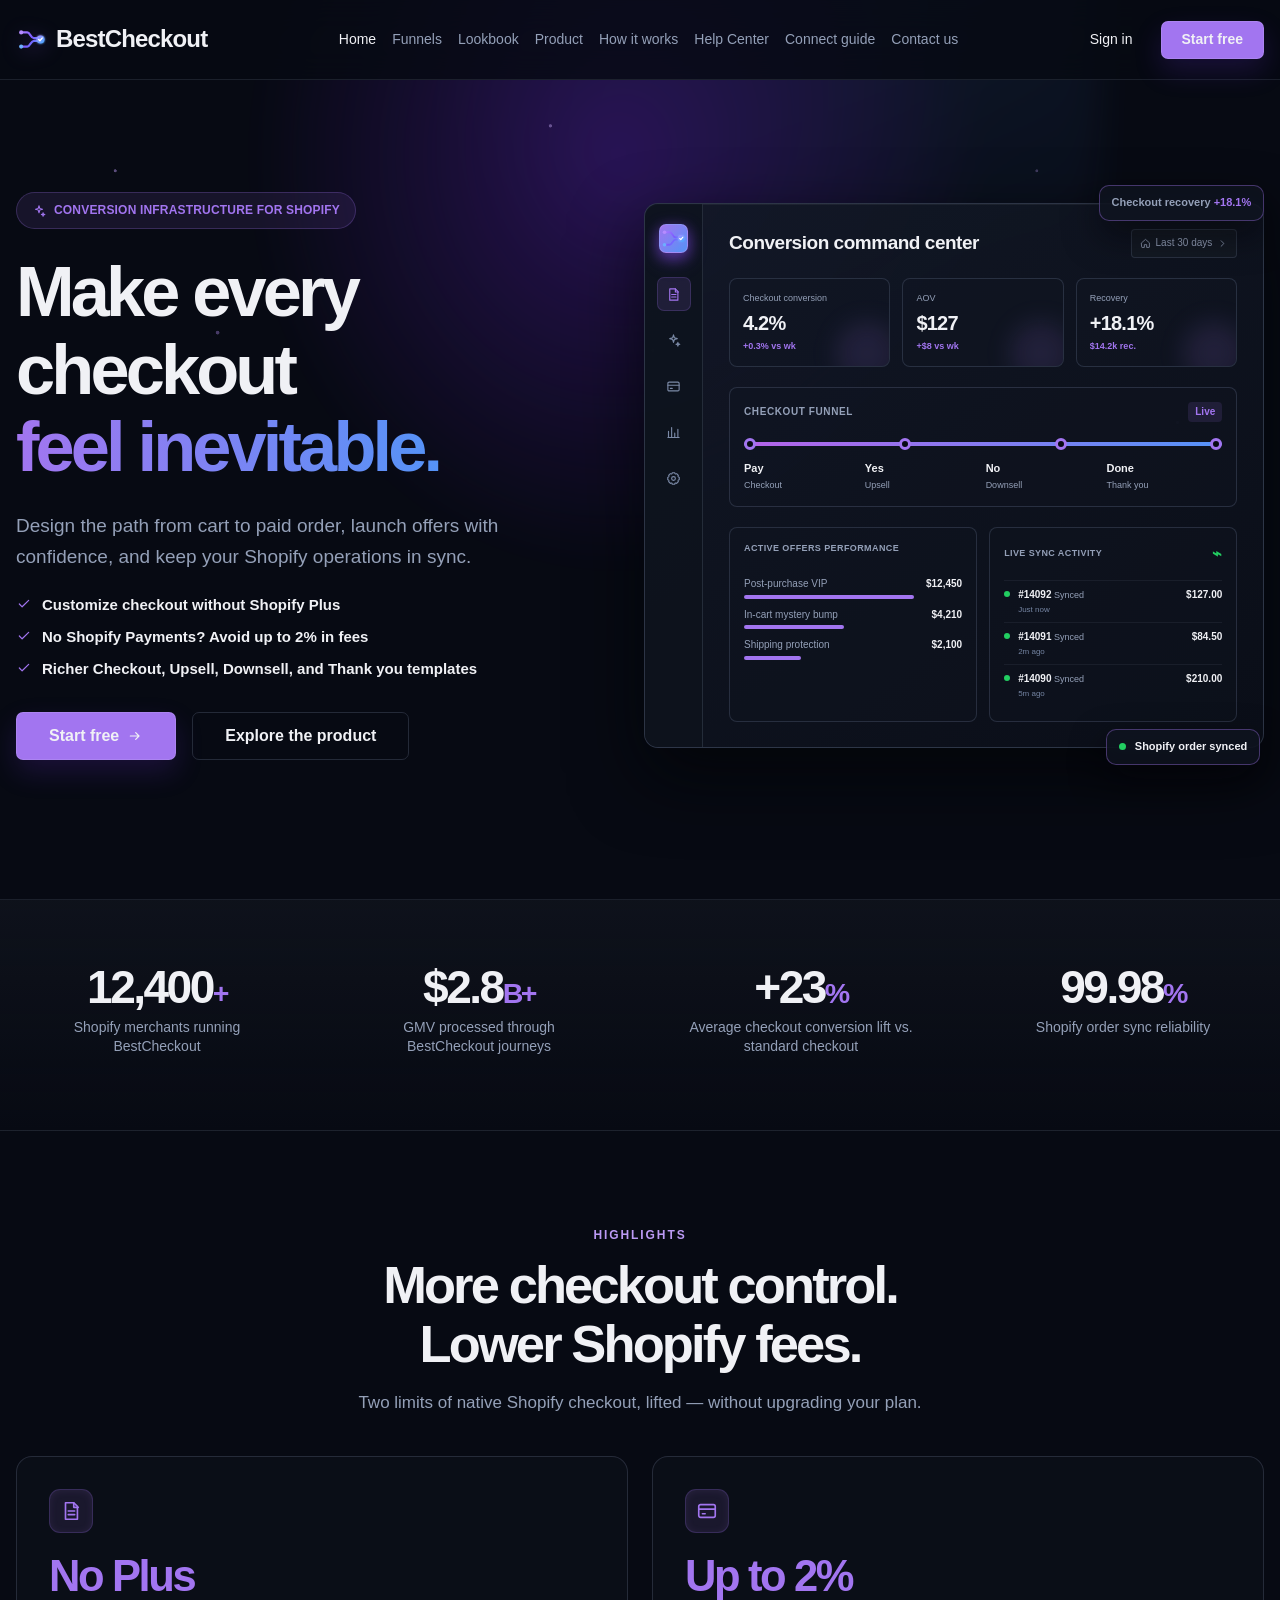
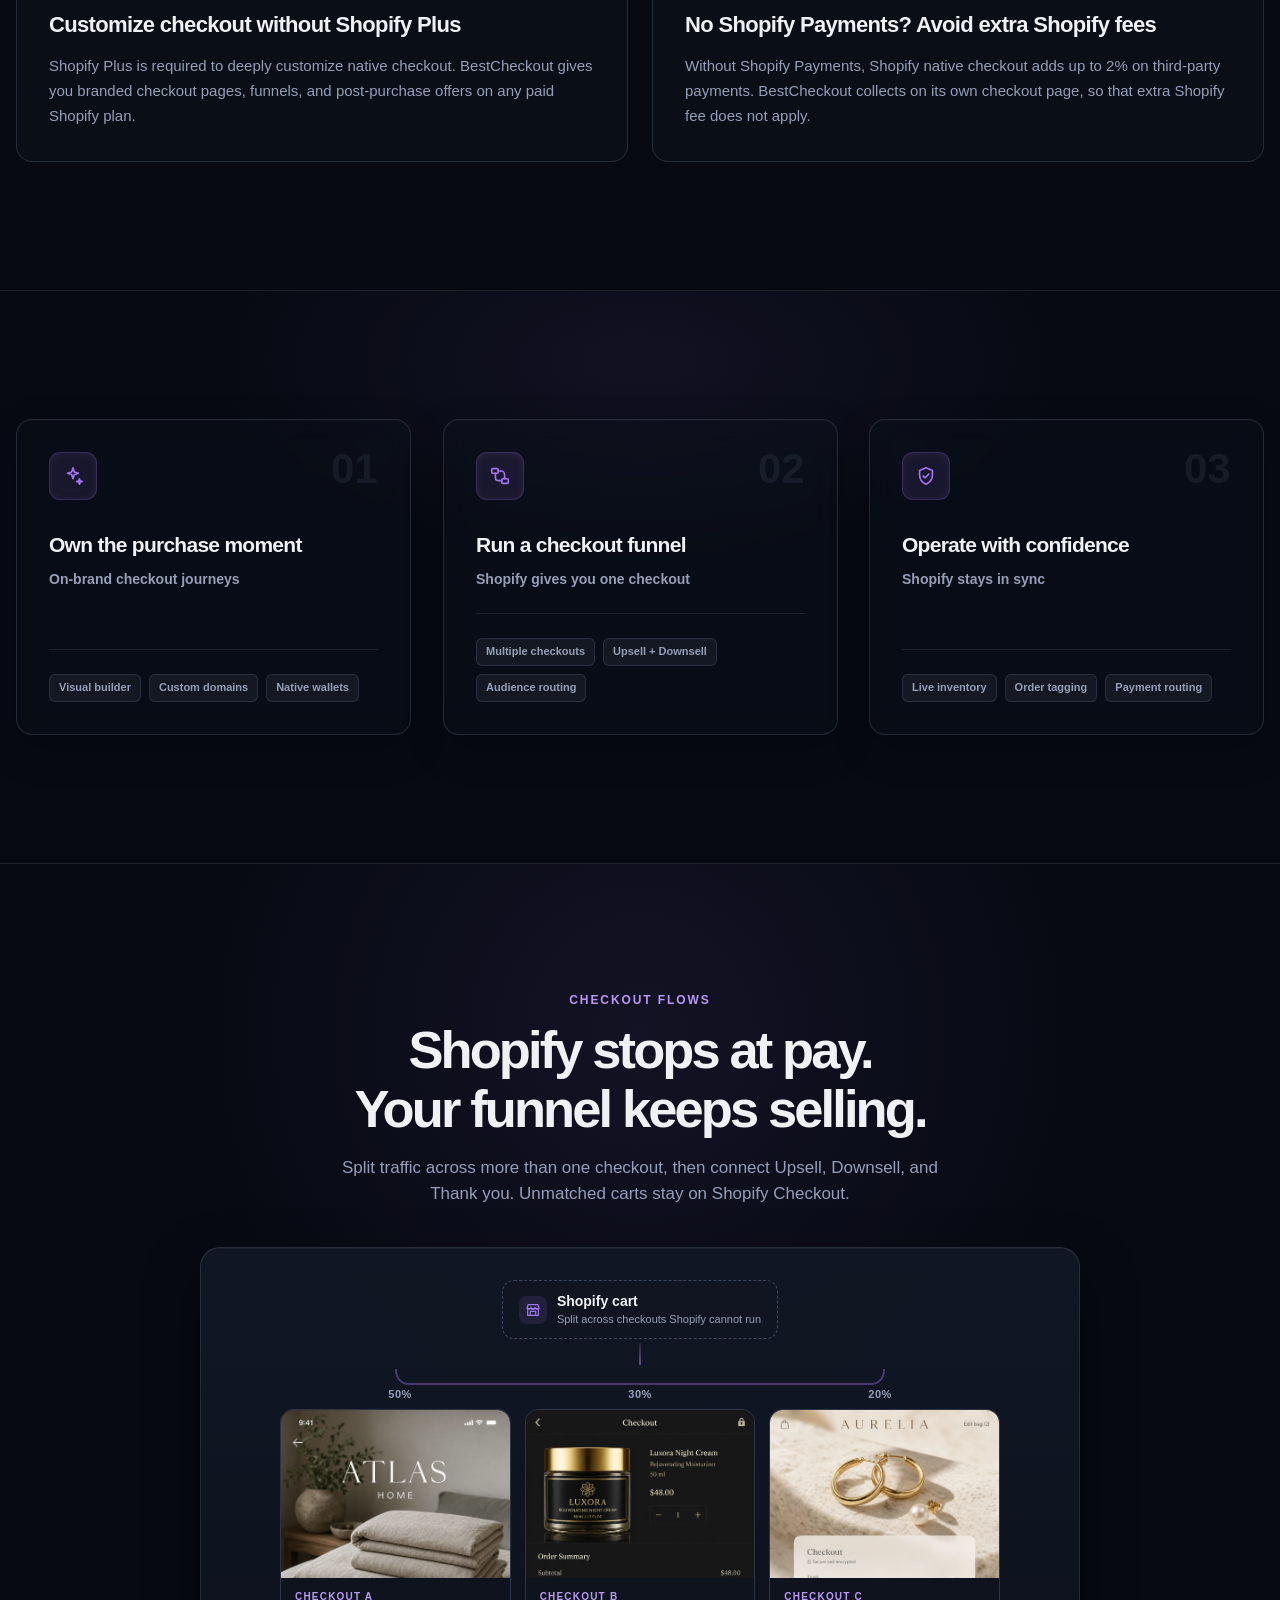
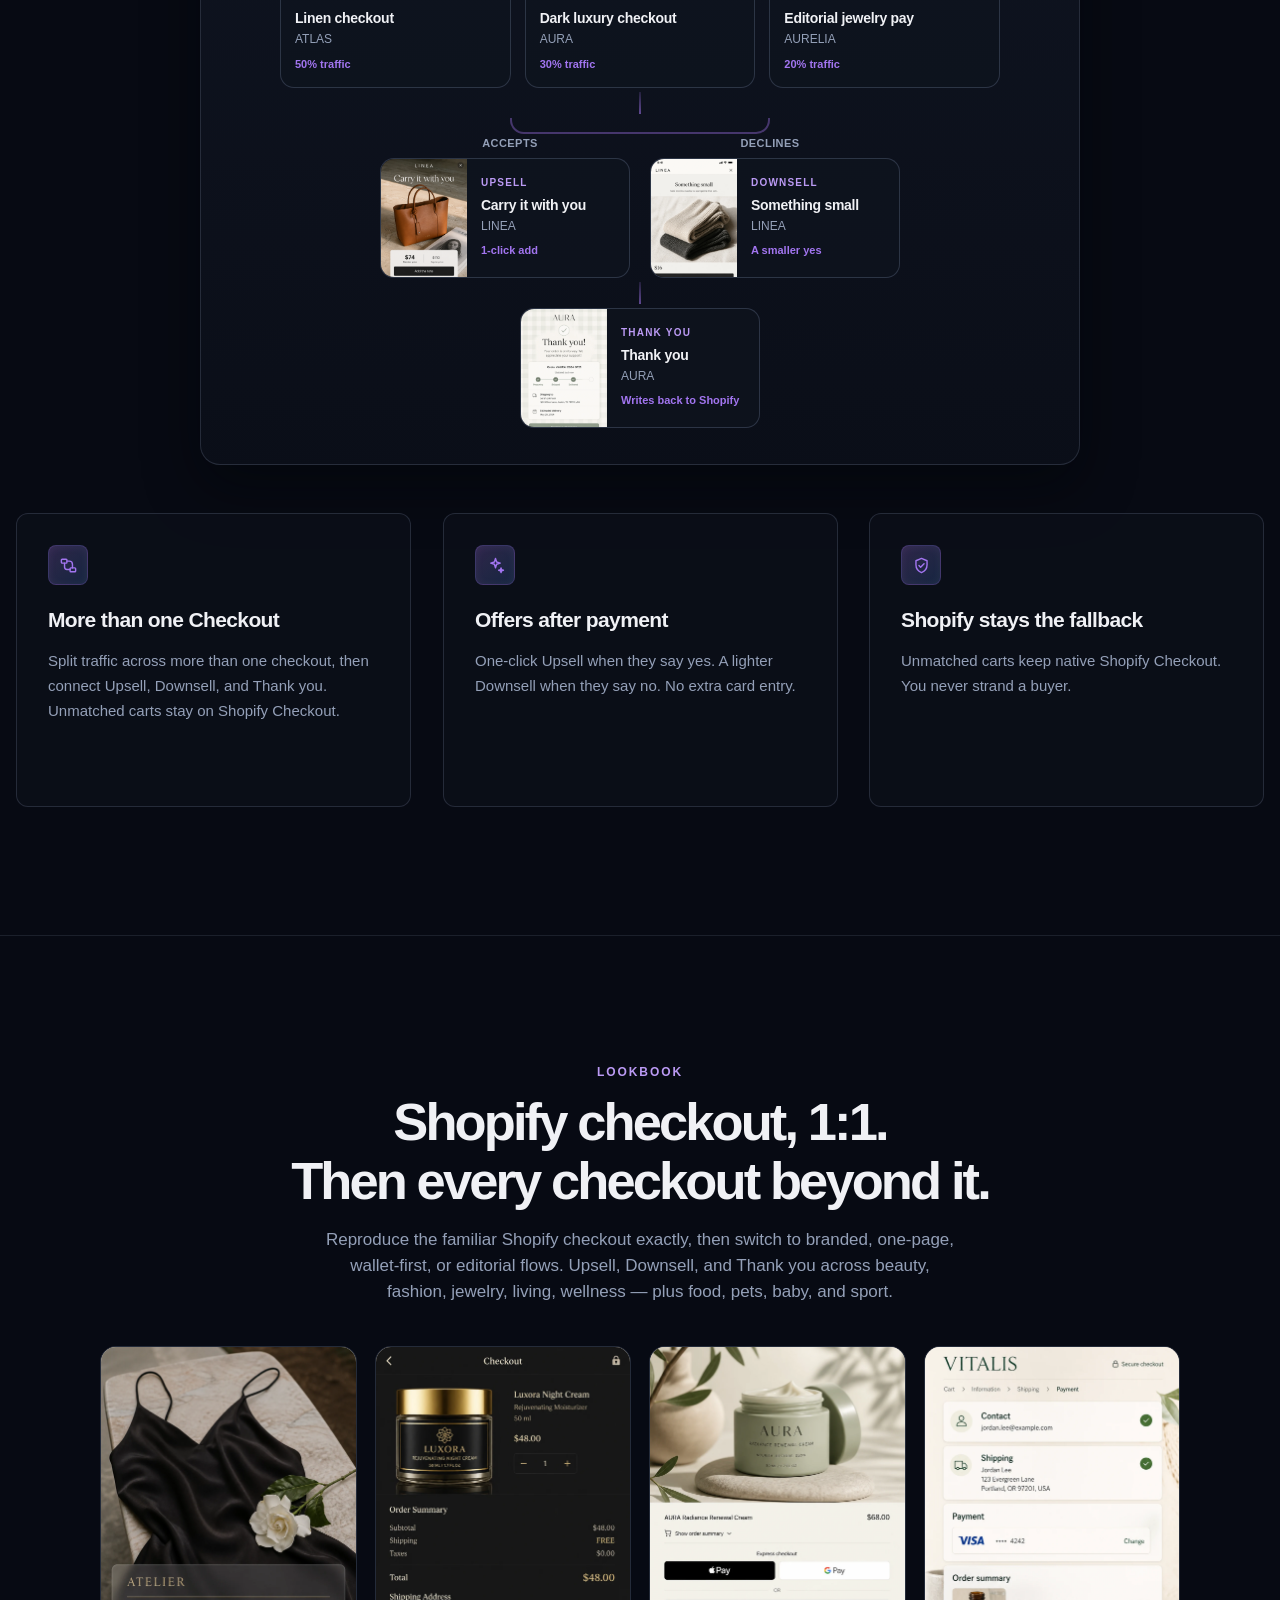
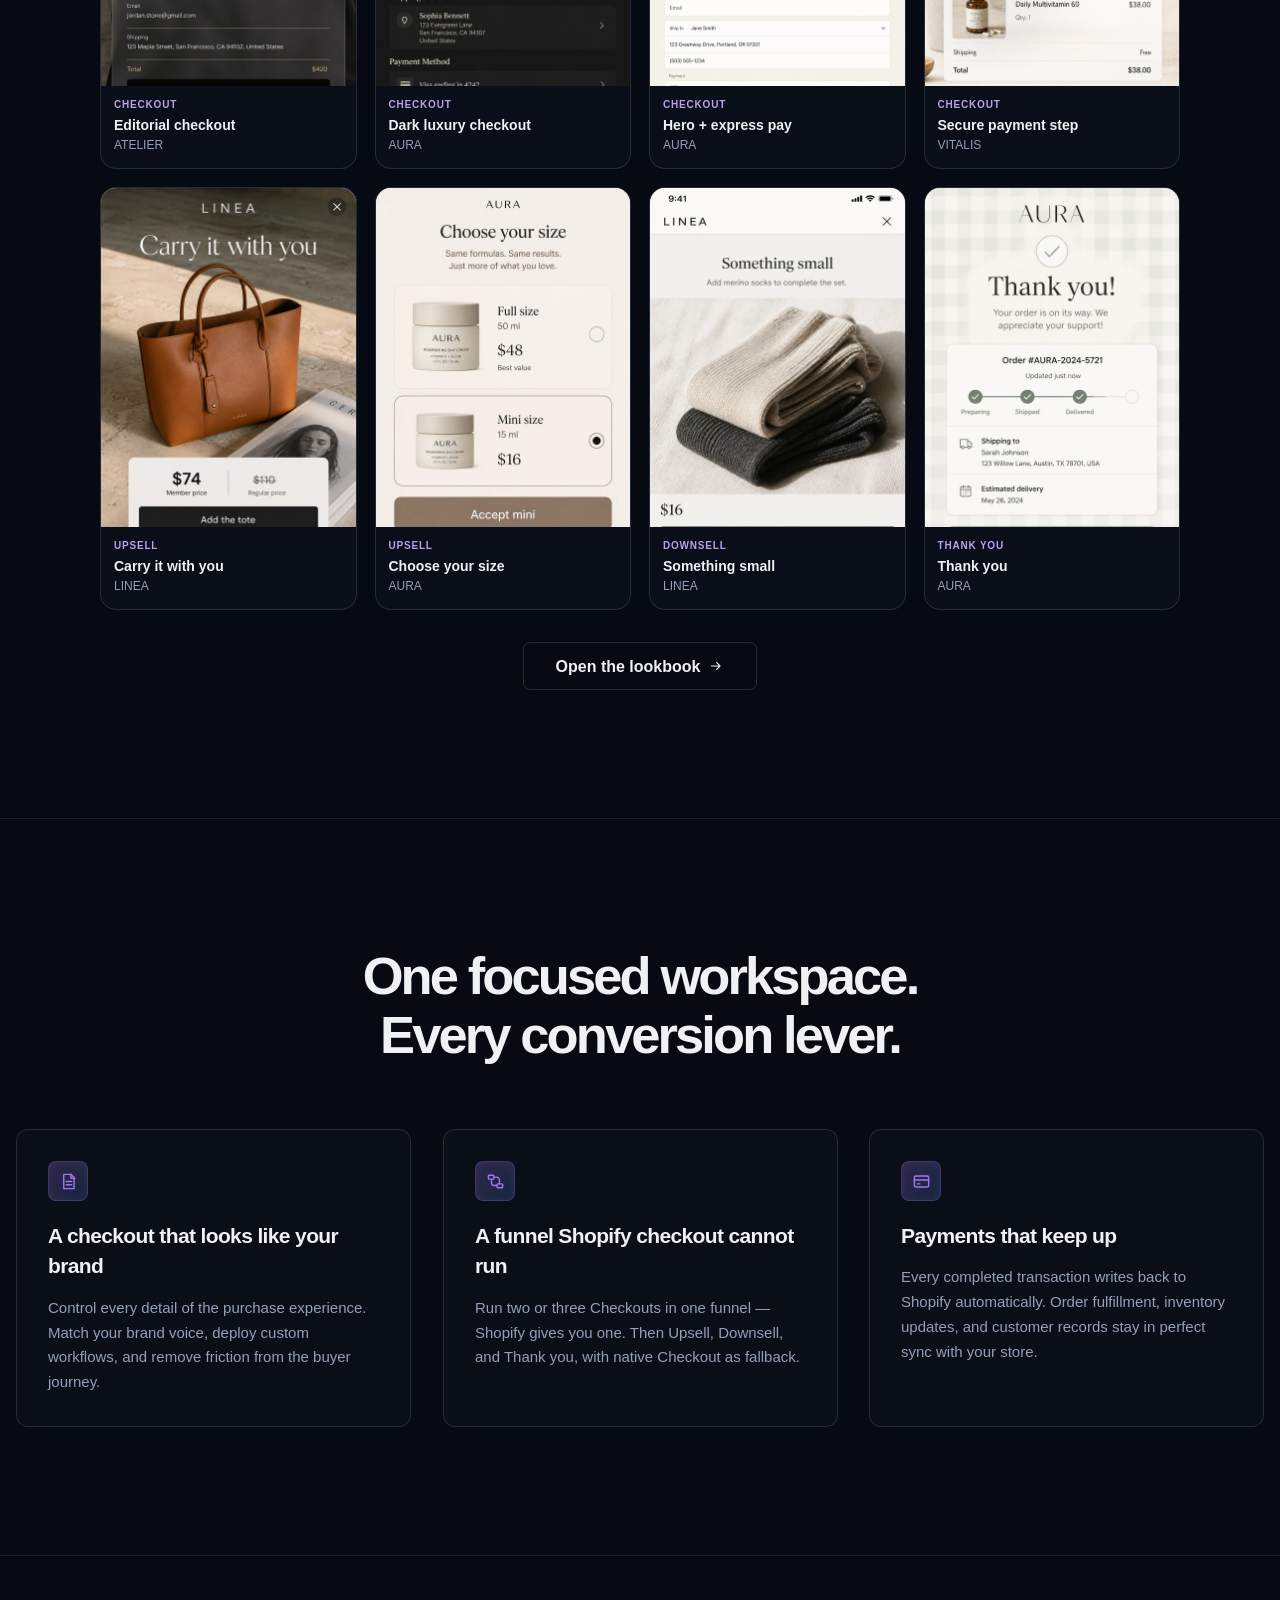
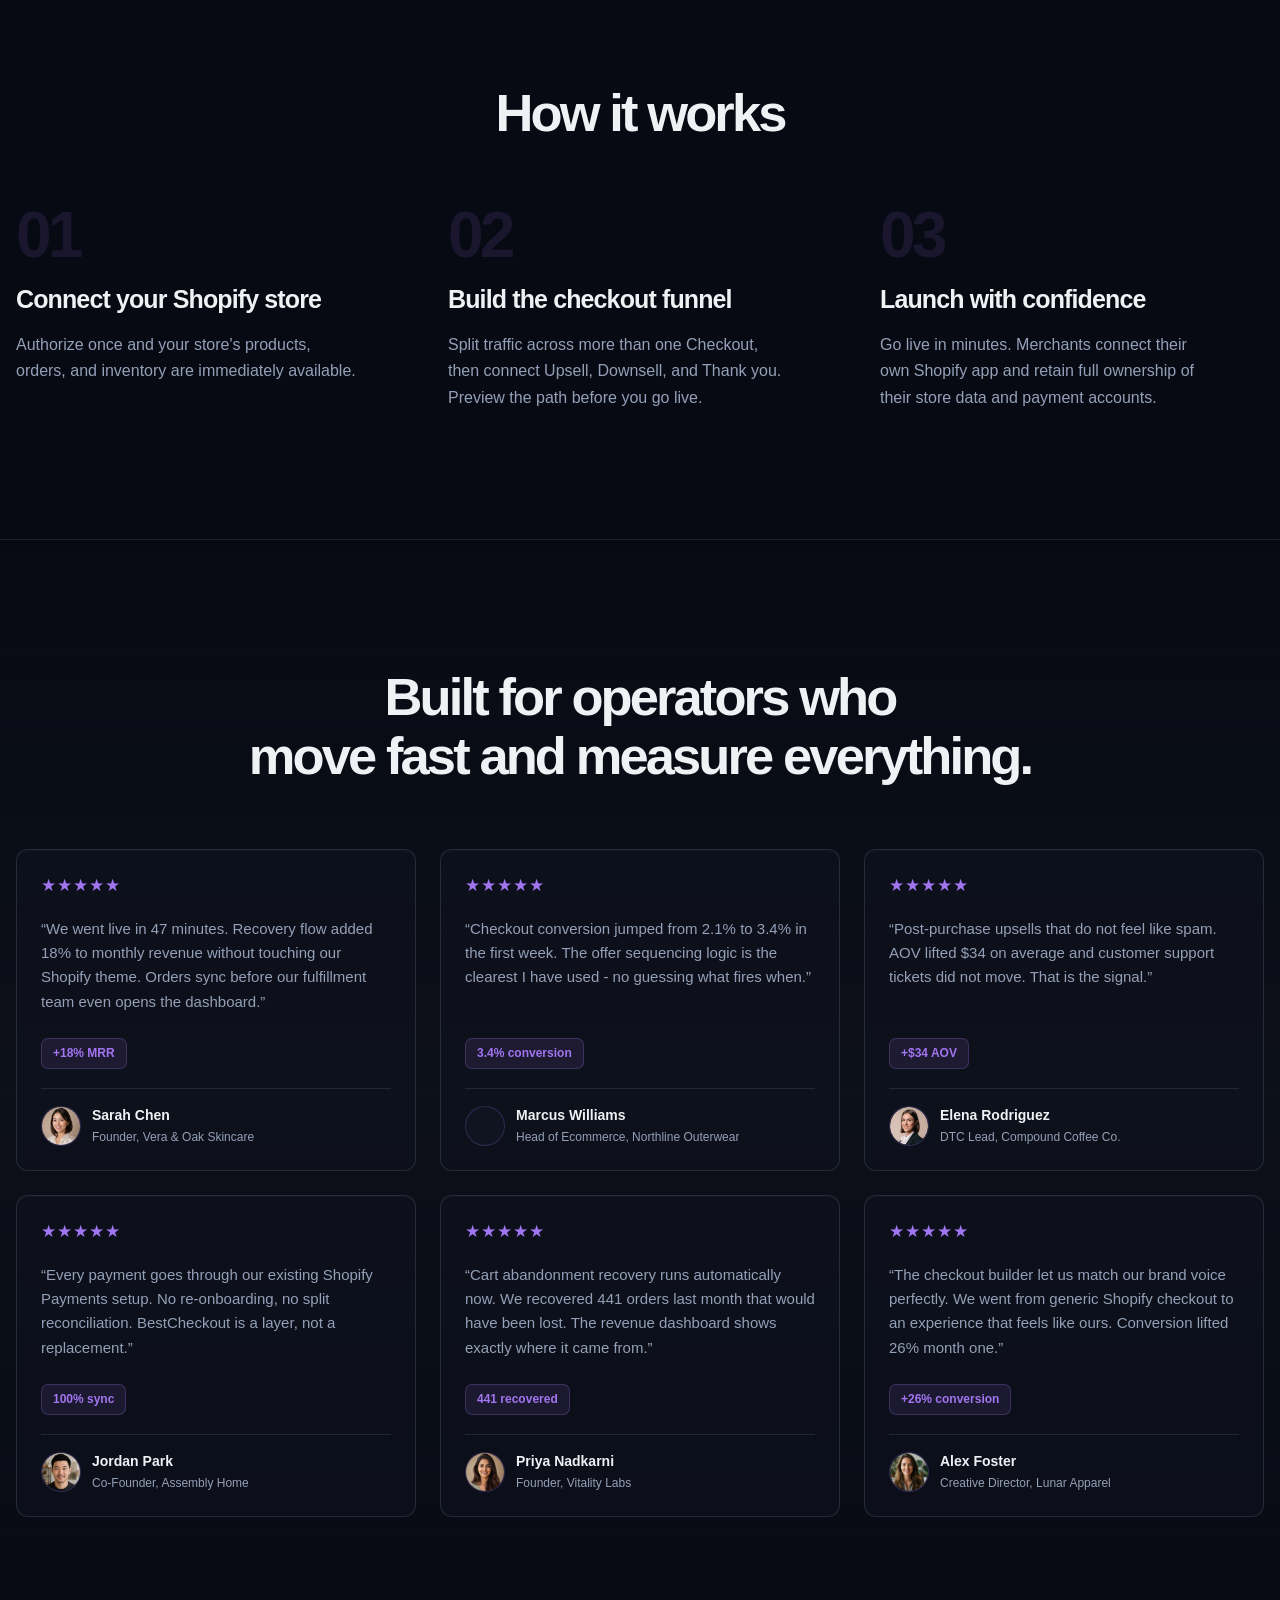
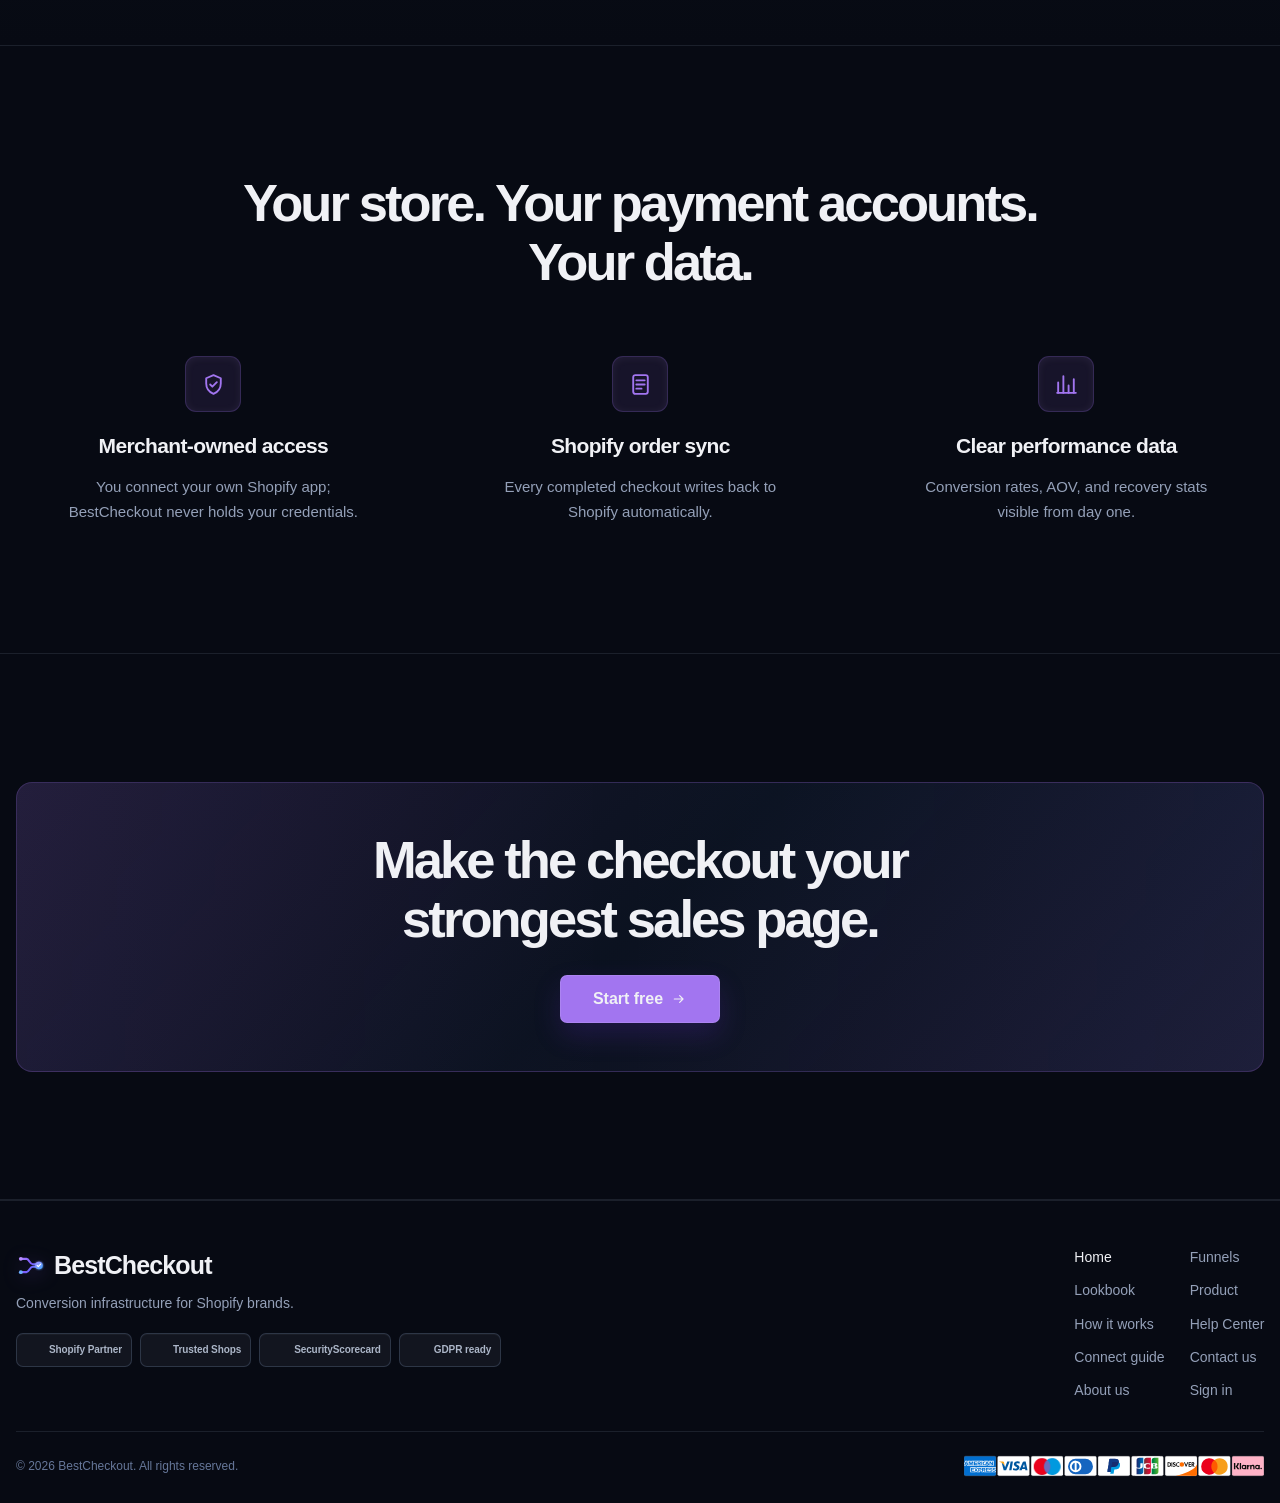
==== commit 602482f1: "Fill the website background so a short About page does not show the light page color underneath. Co-" ====
--- a/index.html
+++ b/index.html
@@ -41,7 +41,7 @@
   </script>
   <link rel="stylesheet" href="https://rsms.me/inter/inter.css" />
   <link rel="stylesheet" href="src/views/admin/bestcheckout/tokens.css" />
-  <link rel="stylesheet" href="src/views/admin/bestcheckout/style.css?rev=20261118-about1" />
+  <link rel="stylesheet" href="src/views/admin/bestcheckout/style.css?rev=20261118-about2" />
   <style>body{font-family:Inter,-apple-system,BlinkMacSystemFont,"Segoe UI",Roboto,"Helvetica Neue",Arial,sans-serif}</style>
 </head>
 <body>
--- a/src/views/admin/bestcheckout/style.css
+++ b/src/views/admin/bestcheckout/style.css
@@ -8965,6 +8965,10 @@
 /* ===========================================================================
    Marketing site — Fable5 reference reconstruction
    ======================================================================== */
+html:has(.fable-site),
+body:has(.fable-site) {
+  background: hsl(222 47% 5%);
+}
 .fable-site {
   --fable-bg: hsl(222 47% 5%);
   --fable-card: hsl(222 35% 9%);
@@ -8975,6 +8979,7 @@
   --fable-primary: hsl(262 80% 70%);
   --fable-primary-dark: hsl(222 47% 5%);
   min-width: 0;
+  min-height: 100vh;
   overflow: hidden;
   color: var(--fable-text);
   background: var(--fable-bg);
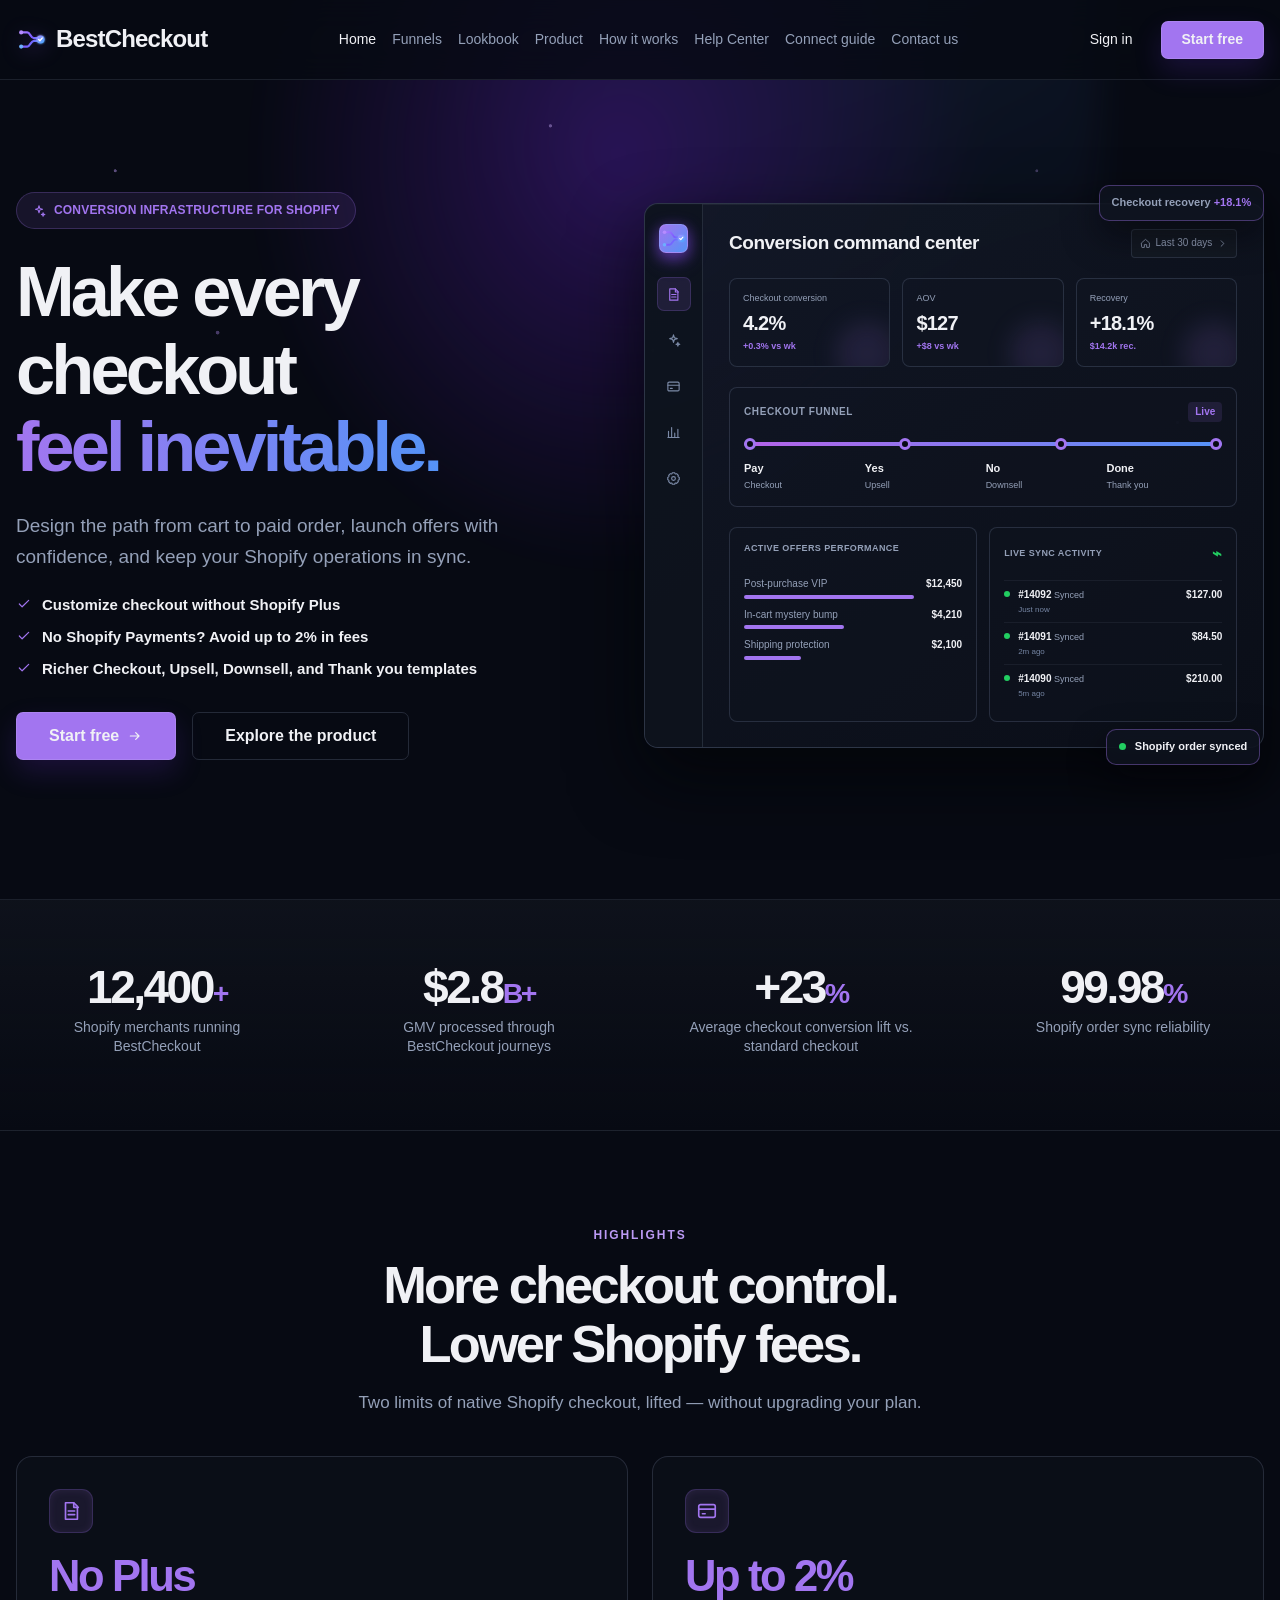
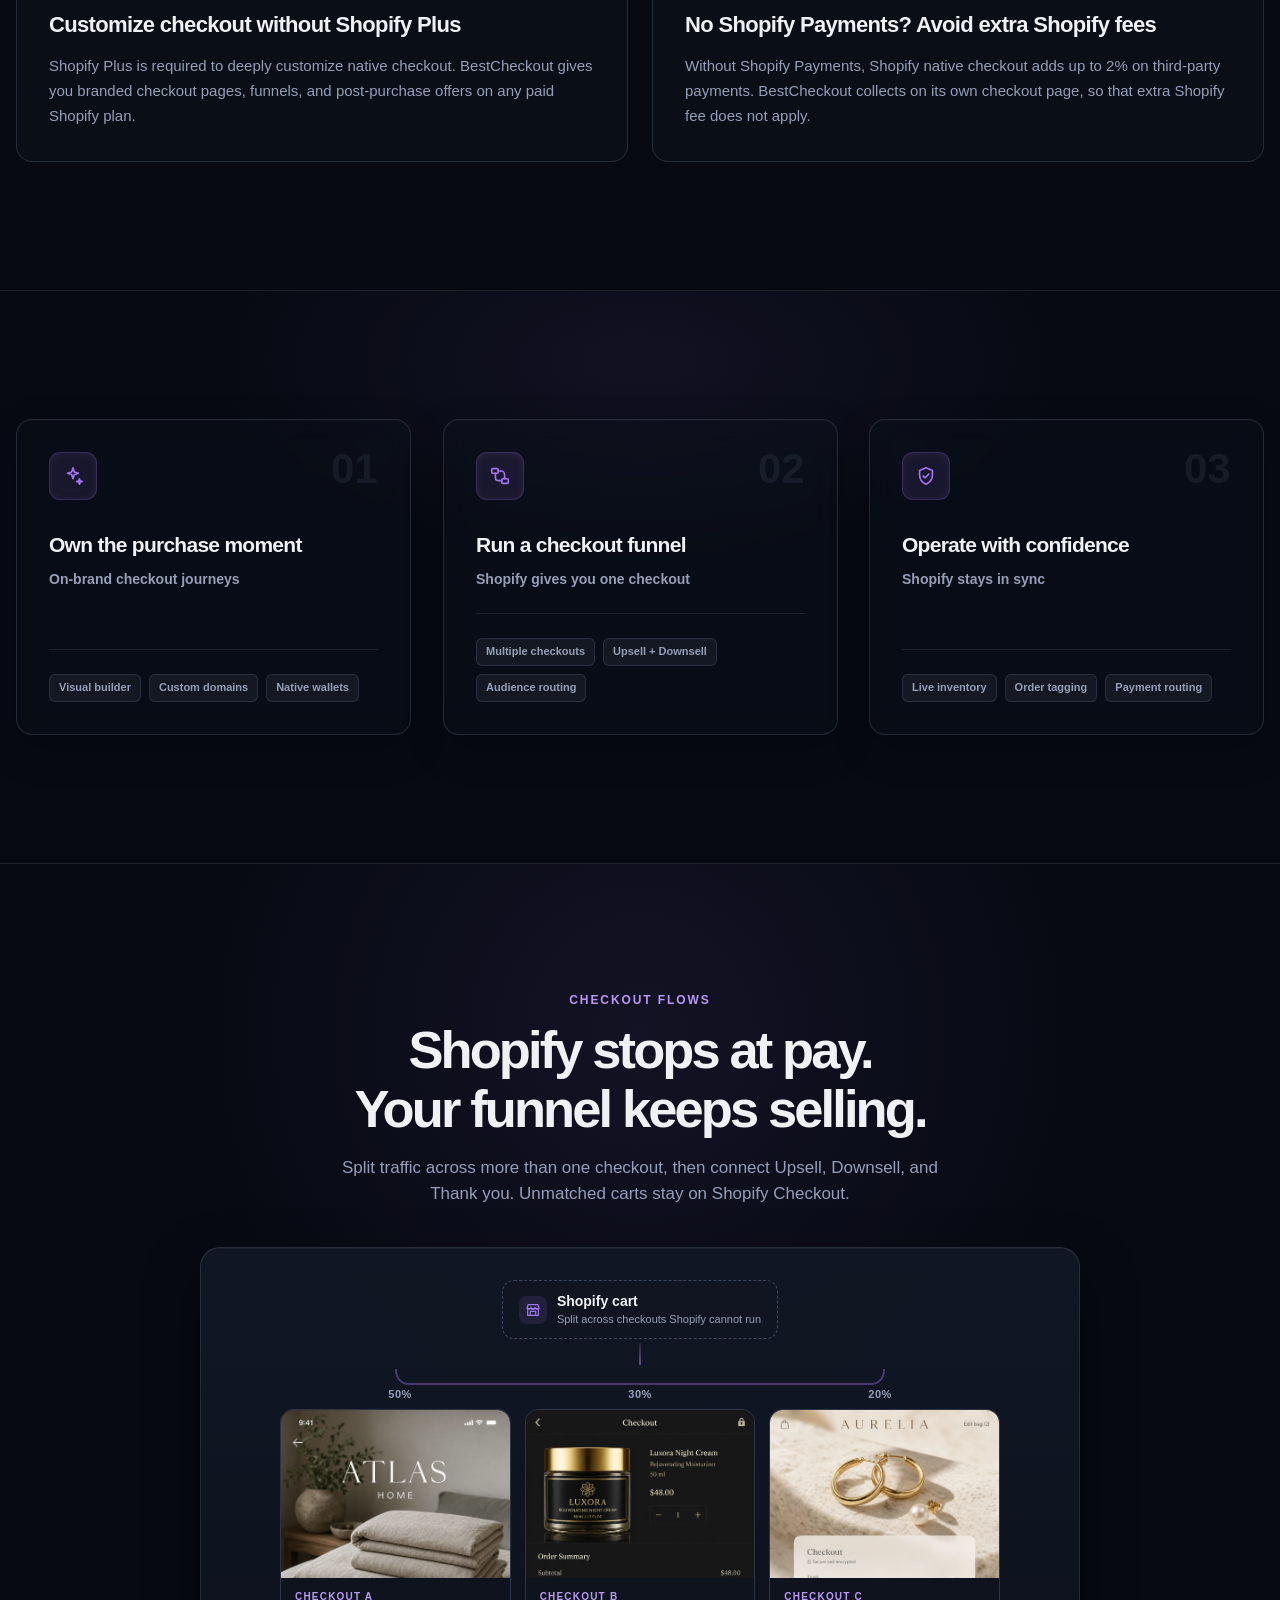
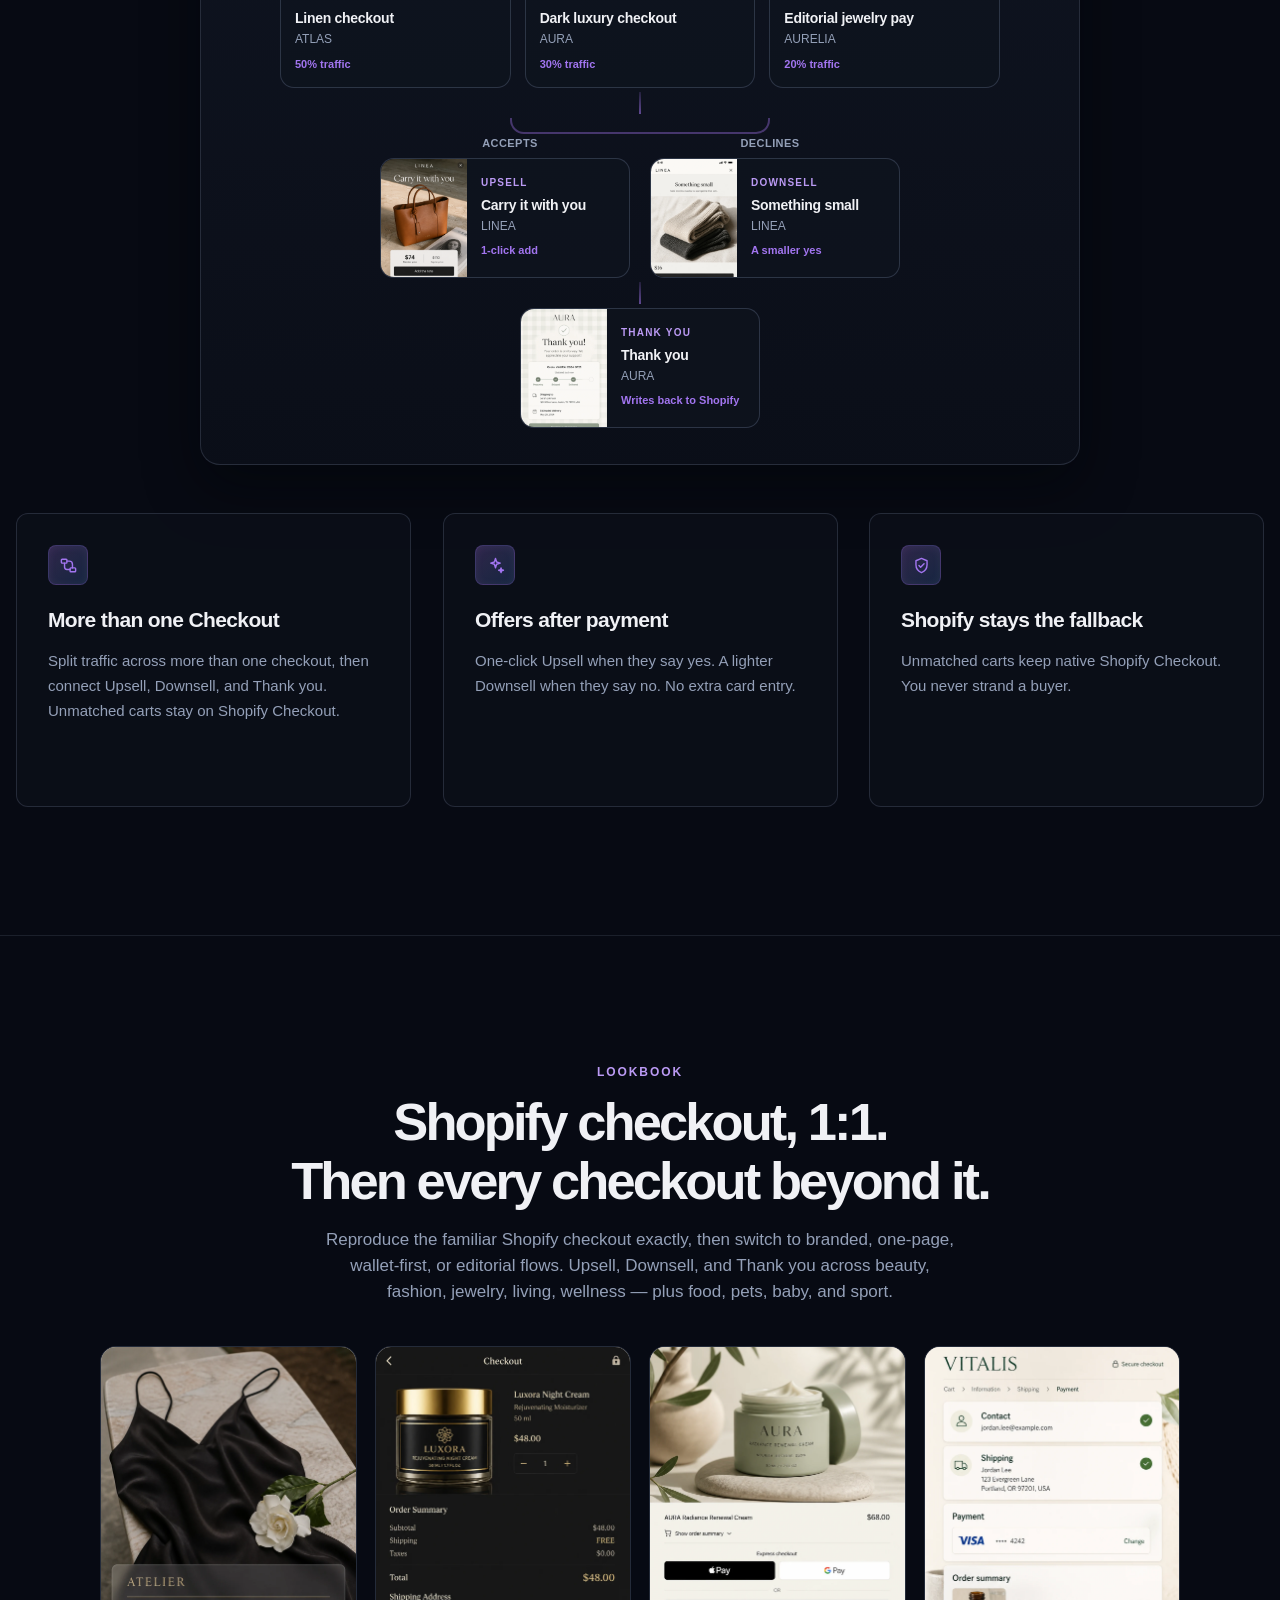
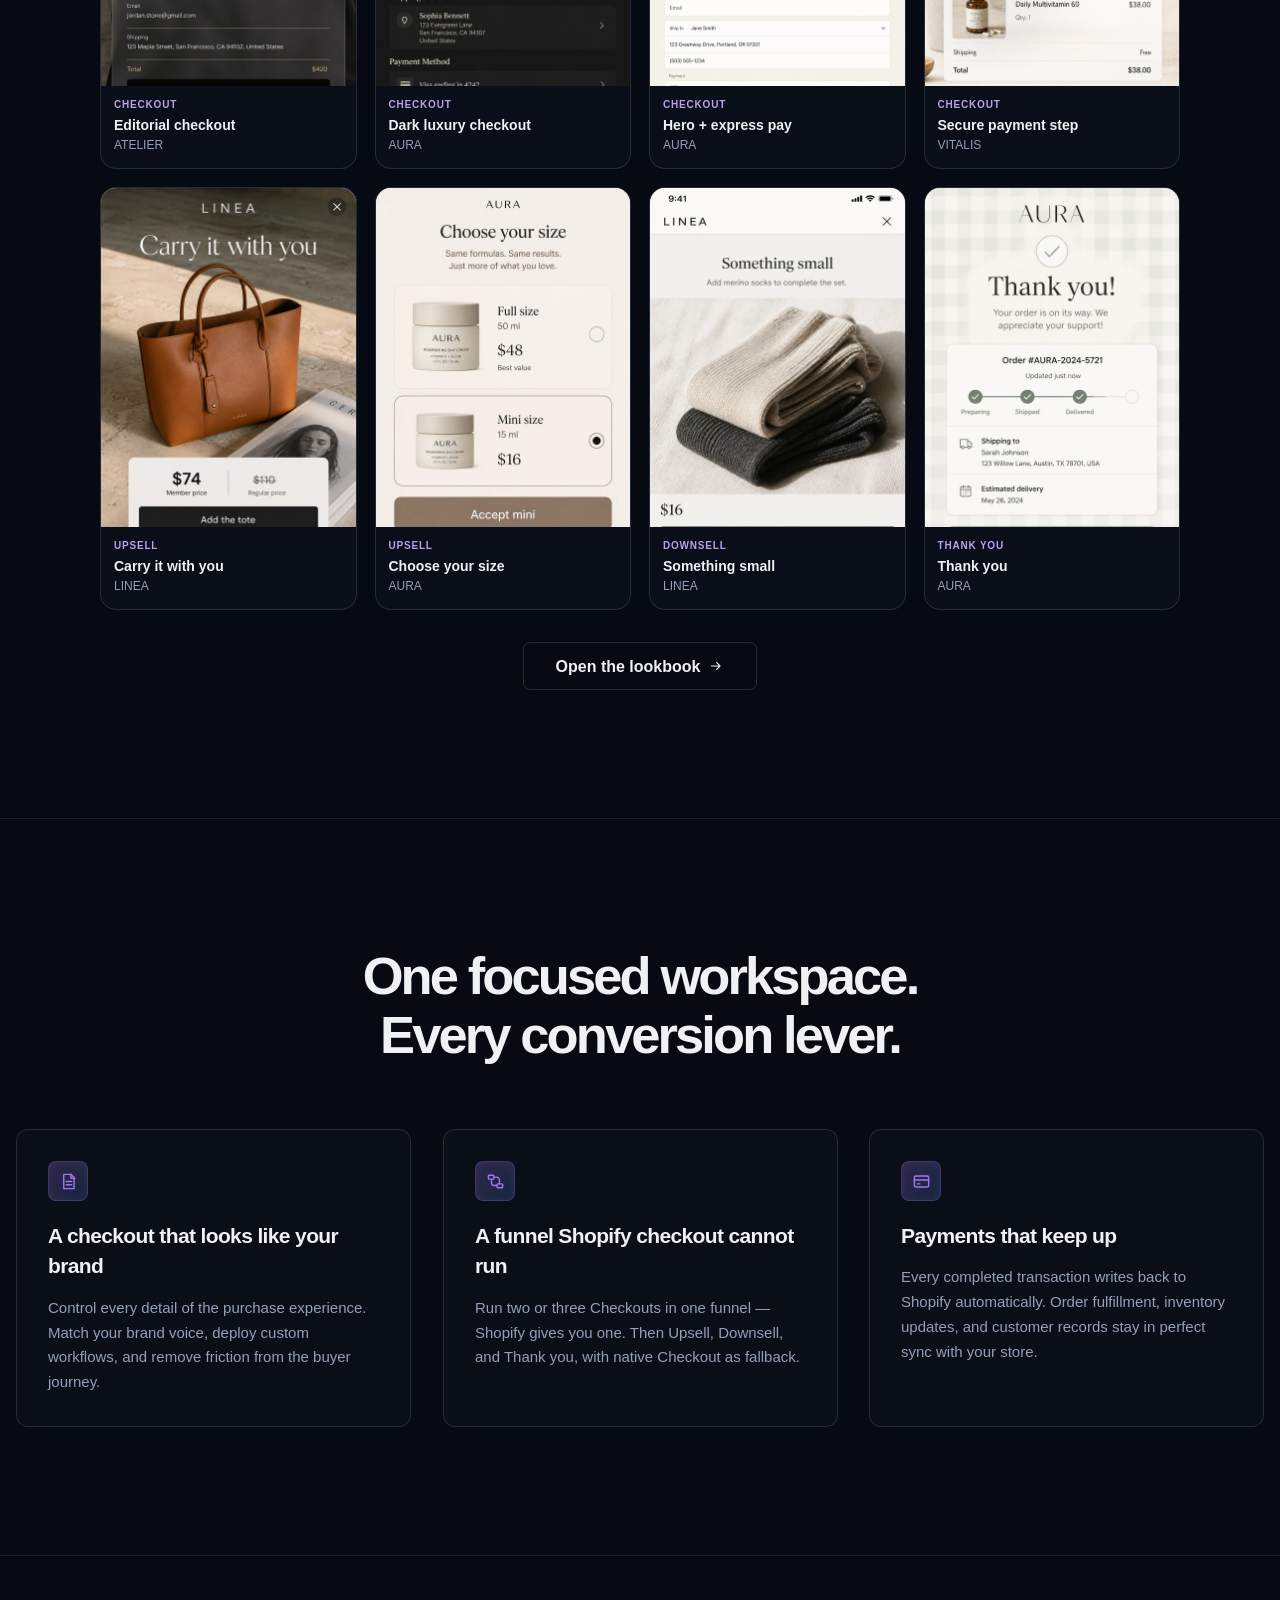
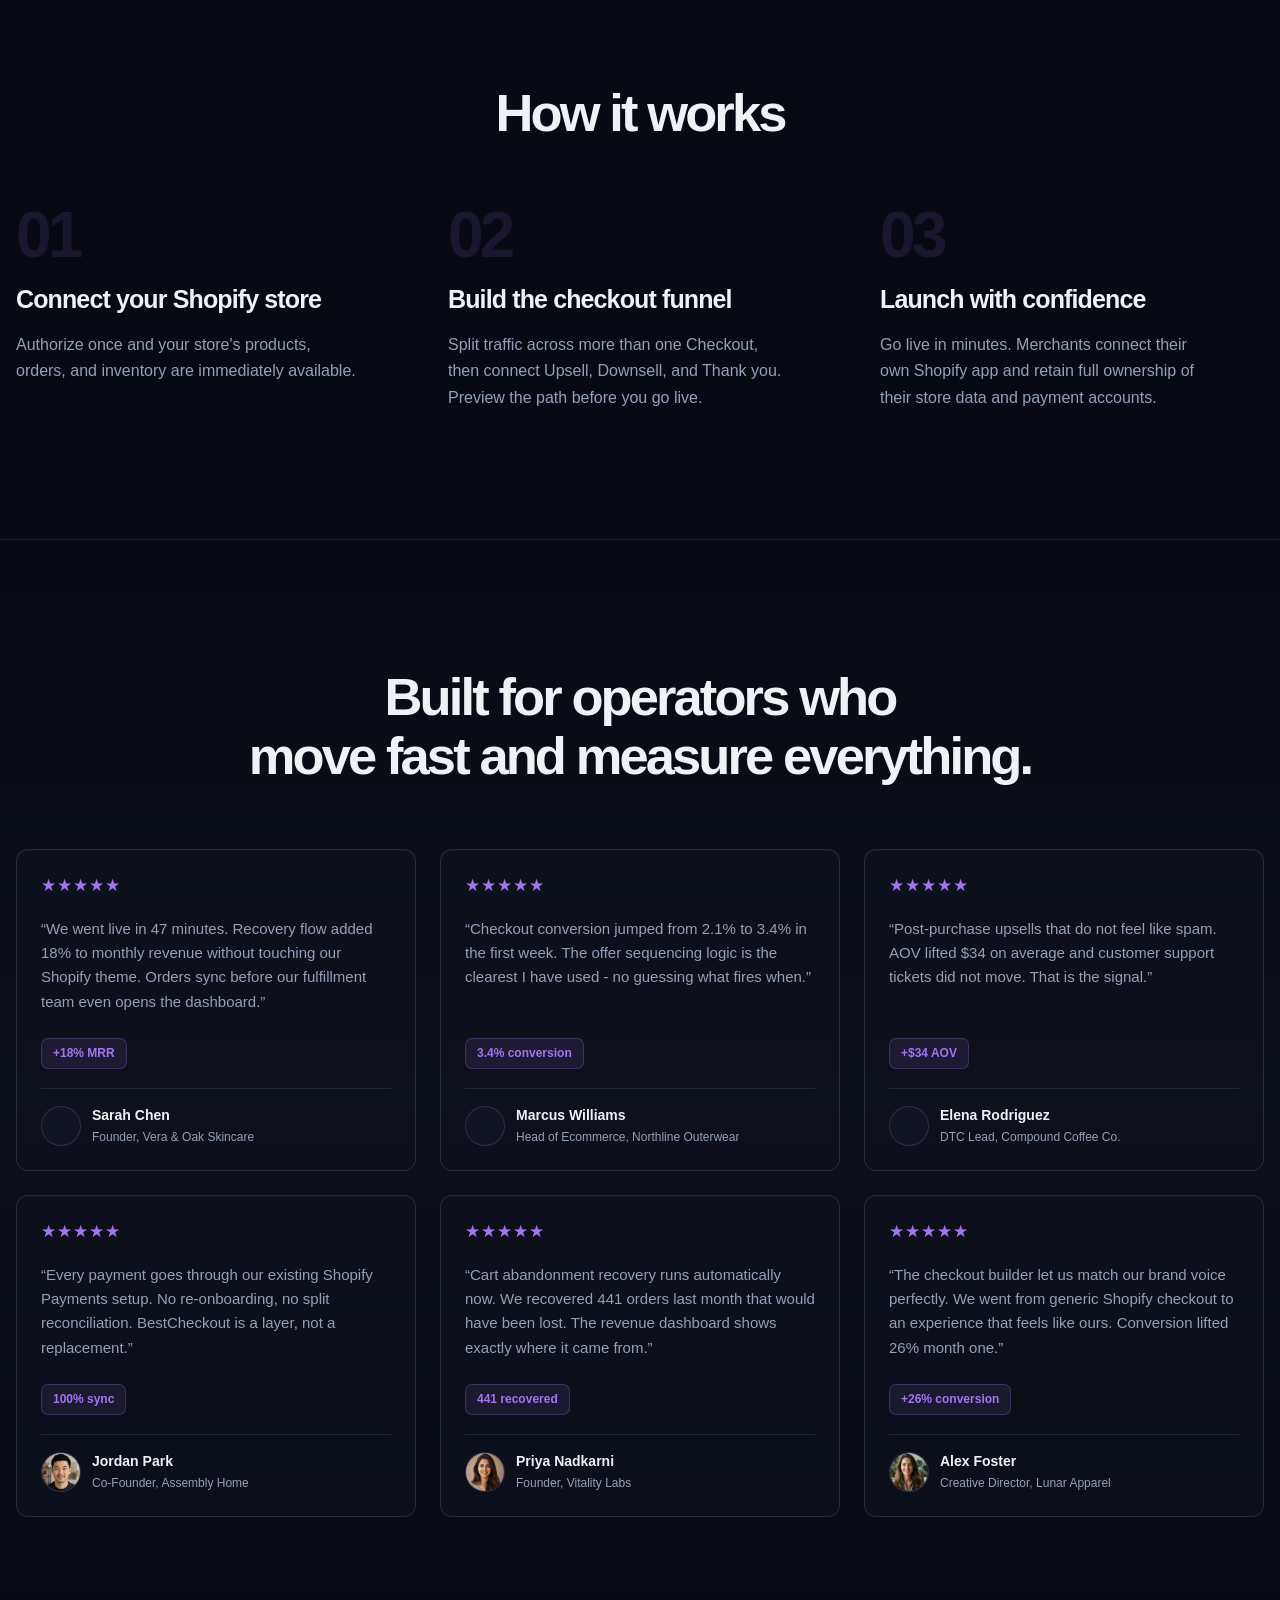
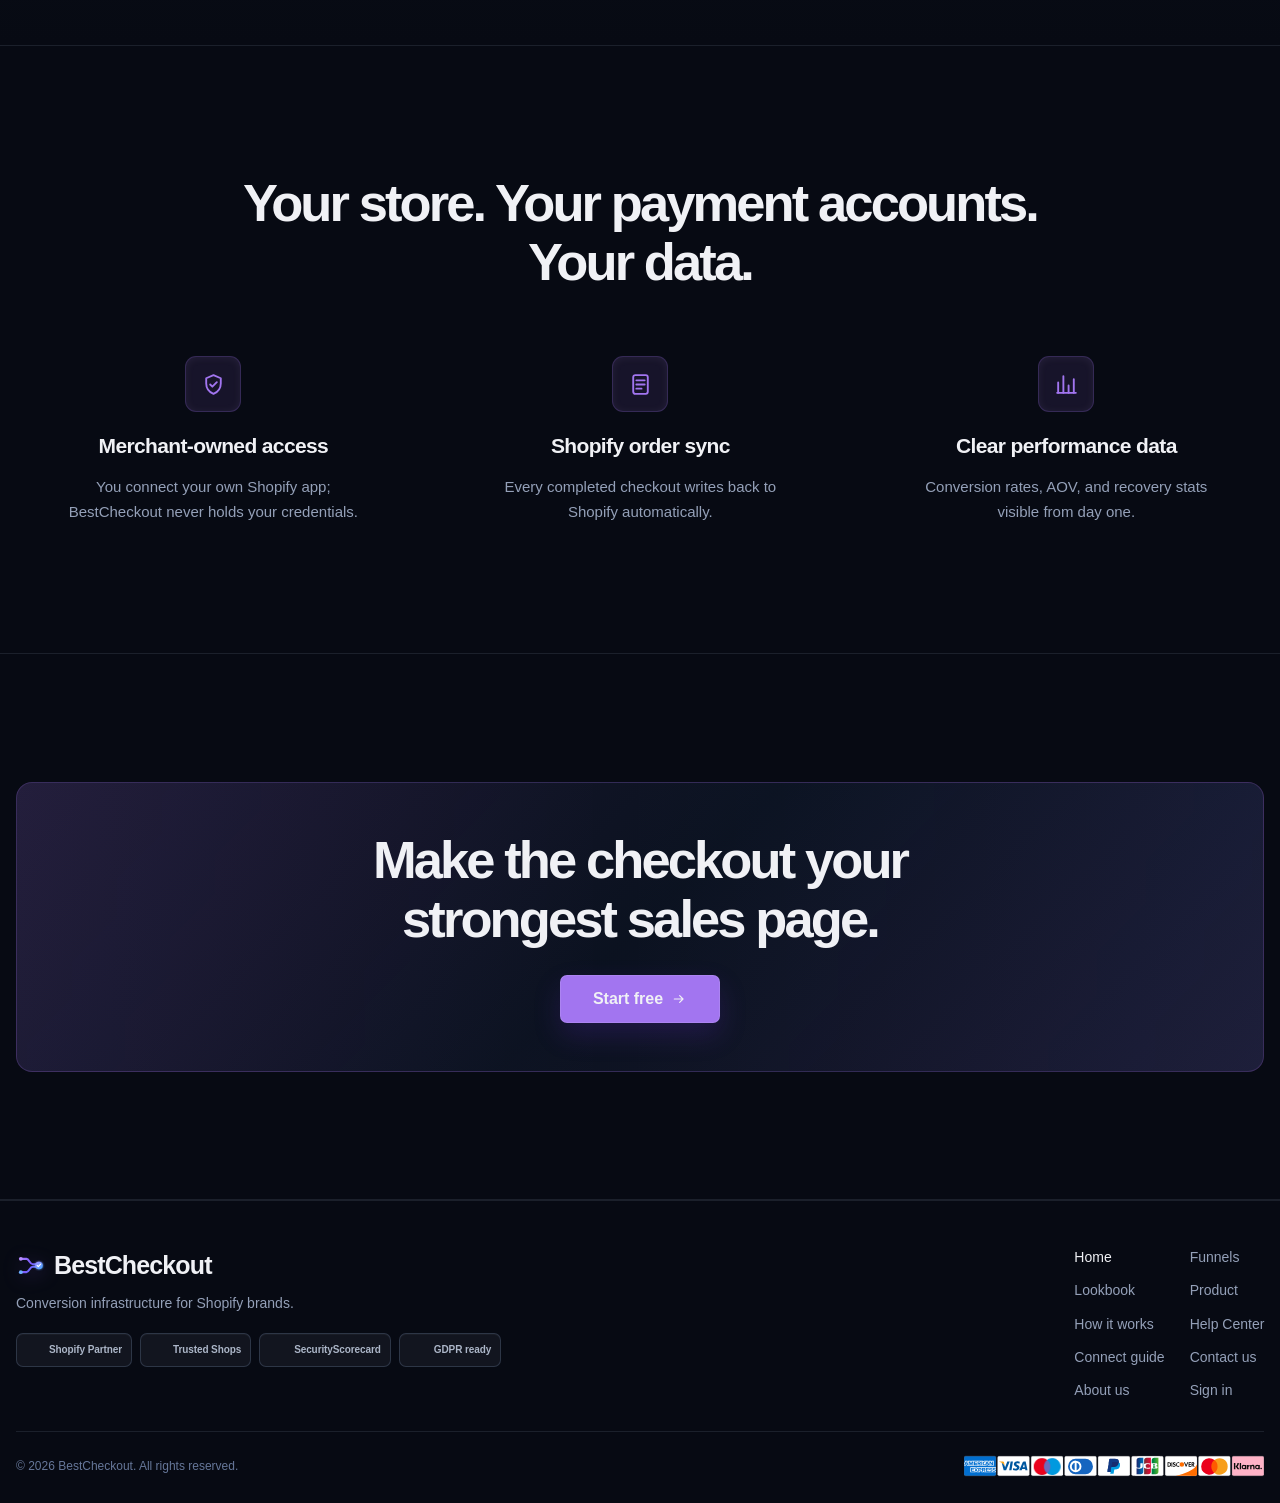
==== commit ecc5b555: "Show referral commission on the account and let a referrer withdraw by PayPal. Signup can take an op" ====
--- a/index.html
+++ b/index.html
@@ -41,13 +41,13 @@
   </script>
   <link rel="stylesheet" href="https://rsms.me/inter/inter.css" />
   <link rel="stylesheet" href="src/views/admin/bestcheckout/tokens.css" />
-  <link rel="stylesheet" href="src/views/admin/bestcheckout/style.css?rev=20261118-about2" />
+  <link rel="stylesheet" href="src/views/admin/bestcheckout/style.css?rev=20261121-acct93" />
   <style>body{font-family:Inter,-apple-system,BlinkMacSystemFont,"Segoe UI",Roboto,"Helvetica Neue",Arial,sans-serif}</style>
 </head>
 <body>
   <div id="app"></div>
   <div id="modal-root"></div>
   <div id="toast-root"></div>
-  <script type="module" src="src/views/admin/bestcheckout/app.js?rev=20261118-about1"></script>
+  <script type="module" src="src/views/admin/bestcheckout/app.js?rev=20261123-acct165"></script>
 </body>
 </html>
--- a/src/views/admin/bestcheckout/style.css
+++ b/src/views/admin/bestcheckout/style.css
@@ -8075,6 +8075,7 @@
 .portal-form { display:grid; gap:16px; }
 .portal-form label { display:grid; gap:7px; color:#344057; font-size:13px; font-weight:700; }
 .portal-field-label { display:block; }
+.portal-field-help { color:#748097; font-size:12px; font-weight:500; line-height:1.4; }
 .portal-field-with-action { position:relative; }
 .portal-field-with-action .portal-field-label { padding-right:112px; }
 .portal-email-preview-button { position:absolute; top:-4px; right:0; display:inline-flex; align-items:center; gap:5px; min-height:24px; padding:0 8px; color:#405de5; border:1px solid #cfd8ff; border-radius:6px; background:#f7f8ff; font-size:11px; font-weight:750; line-height:1; text-decoration:none; white-space:nowrap; transition:border-color .2s ease, background .2s ease, color .2s ease; }
@@ -8160,7 +8161,10 @@
 .connect-header { display:flex; align-items:center; justify-content:space-between; height:72px; padding:0 clamp(24px,6vw,90px); border-bottom:1px solid #e6e9f0; background:#fff; }
 .connect-header .portal-mark { width:28px; height:28px; border-radius:0; background:transparent; box-shadow:none; filter:none; }
 .portal-auth-brand .portal-mark { width:28px; height:28px; border-radius:0; background:transparent; box-shadow:none; filter:none; }
-.connect-flow > main { display:grid; justify-items:center; padding:54px 24px 100px; }
+.connect-flow > main { display:grid; justify-items:center; padding:28px 24px 100px; }
+.connect-stage { width:min(100%, 590px); }
+.connect-back { display:inline-flex; align-items:center; gap:6px; margin:0 0 14px; color:#5c6b86; font-size:14px; font-weight:500; text-decoration:none; }
+.connect-back:hover { color:#182238; }
 .connect-card { width:min(100%, 590px); padding:38px; border:1px solid #e0e5ef; border-radius:16px; background:#fff; box-shadow:0 14px 42px rgba(24,35,63,.08); }
 .connect-icon { display:grid; width:44px; height:44px; place-items:center; margin-bottom:20px; color:#405de5; border-radius:12px; background:#eef1ff; }
 .connect-icon.is-warning { color:#b45309; background:#fff7ed; }
@@ -8978,6 +8982,8 @@
   --fable-muted: hsl(220 20% 65%);
   --fable-primary: hsl(262 80% 70%);
   --fable-primary-dark: hsl(222 47% 5%);
+  display: flex;
+  flex-direction: column;
   min-width: 0;
   min-height: 100vh;
   overflow: hidden;
@@ -8986,6 +8992,7 @@
   font-family: Inter, -apple-system, BlinkMacSystemFont, "Segoe UI", sans-serif;
 }
 .fable-site { --fable-nav-height: 80px; }
+.fable-site > main { flex: 1 0 auto; }
 .fable-site *, .fable-site *::before, .fable-site *::after { box-sizing: border-box; }
 .fable-site a { color: inherit; text-decoration: none; }
 .fable-container { width: min(1280px, calc(100% - 32px)); margin: 0 auto; }
